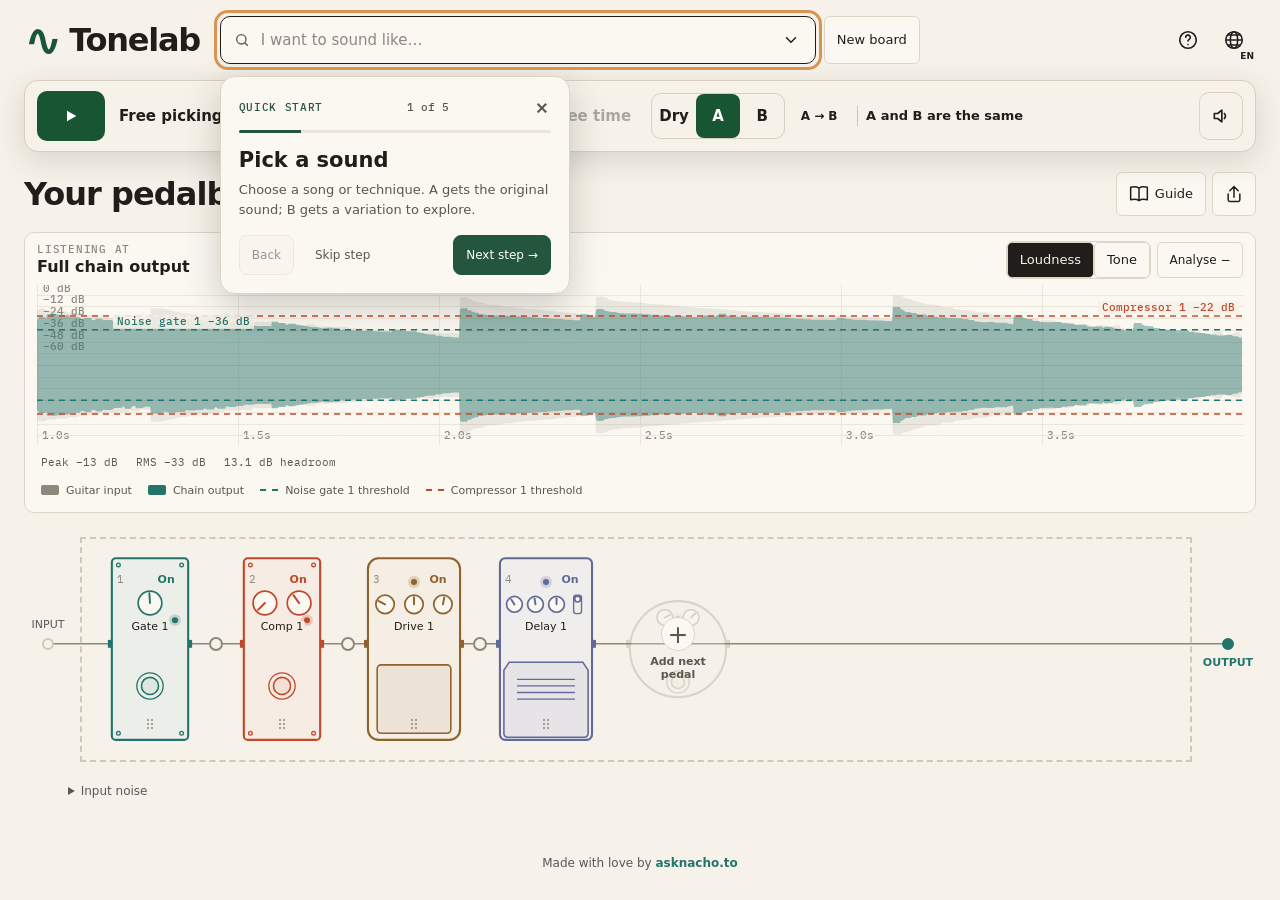
==== index.html @ 72dece8a "Add live input mode for a microphone or audio interface Pick "Live input" in the playing-pattern sel" ====
<!doctype html>
<html lang="en">
<head>
  <meta charset="utf-8" />
  <script async src="https://www.googletagmanager.com/gtm.js?id=GTM-NVR9H3X4"></script>
  <script>
    window.dataLayer = window.dataLayer || [];
    function gtag(){dataLayer.push(arguments);}
    gtag('js', new Date());
  </script>
  <meta name="viewport" content="width=device-width, initial-scale=1" />
  <title>Tonelab</title>
  <meta name="description" content="See how audio effects reshape a waveform, live." />
  <link rel="preconnect" href="https://fonts.googleapis.com" />
  <link rel="preconnect" href="https://fonts.gstatic.com" crossorigin />
  <link href="https://fonts.googleapis.com/css2?family=IBM+Plex+Mono:wght@400;500&family=IBM+Plex+Sans:wght@400;500;600&display=swap" rel="stylesheet" />
  <link rel="stylesheet" href="css/style.css?v=languages-1" />
</head>
<body>
  <svg class="icon-sprite" aria-hidden="true" xmlns="http://www.w3.org/2000/svg"><defs><symbol id="icon-save" viewBox="0 0 24 24"><path d="M19 21H5a2 2 0 0 1-2-2V5a2 2 0 0 1 2-2h12l4 4v12a2 2 0 0 1-2 2Z"/><path d="M7 3v6h10V3M7 21v-8h10v8"/></symbol><symbol id="icon-share" viewBox="0 0 24 24"><path d="M12 16V3m-5 5 5-5 5 5M5 12v7a2 2 0 0 0 2 2h10a2 2 0 0 0 2-2v-7"/></symbol><symbol id="icon-copy" viewBox="0 0 24 24"><rect x="8" y="8" width="13" height="13" rx="2"/><path d="M16 8V5a2 2 0 0 0-2-2H5a2 2 0 0 0-2 2v9a2 2 0 0 0 2 2h3"/></symbol><symbol id="icon-undo" viewBox="0 0 24 24"><path d="m9 4-5 5 5 5M4 9h9a7 7 0 0 1 0 14"/></symbol><symbol id="icon-book" viewBox="0 0 24 24"><path d="M12 5c-3-2-6-2-10-1v15c4-1 7-1 10 1 3-2 6-2 10-1V4c-4-1-7-1-10 1Zm0 0v15"/></symbol><symbol id="icon-close" viewBox="0 0 24 24"><path d="m6 6 12 12M6 18 18 6"/></symbol><symbol id="icon-left" viewBox="0 0 24 24"><path d="m14 6-6 6 6 6"/></symbol><symbol id="icon-right" viewBox="0 0 24 24"><path d="m10 6 6 6-6 6"/></symbol><symbol id="icon-print" viewBox="0 0 24 24"><path d="M6 9V3h12v6M6 17H4a2 2 0 0 1-2-2v-4a2 2 0 0 1 2-2h16a2 2 0 0 1 2 2v4a2 2 0 0 1-2 2h-2"/><path d="M6 14h12v7H6zM18 12h.01"/></symbol><symbol id="icon-remove" viewBox="0 0 24 24"><path d="M3 6h18M9 6V3h6v3M5 6l1 15h12l1-15M10 10v7m4-7v7"/></symbol><symbol id="icon-play" viewBox="0 0 24 24"><path d="m8 5 11 7-11 7Z"/></symbol><symbol id="icon-stop" viewBox="0 0 24 24"><rect x="6" y="6" width="12" height="12" rx="1"/></symbol><symbol id="icon-audio-file" viewBox="0 0 24 24"><path d="M14 2H6a2 2 0 0 0-2 2v16a2 2 0 0 0 2 2h12a2 2 0 0 0 2-2V8Z"/><path d="M14 2v6h6M12 18v-7l4-1v6"/><ellipse cx="10" cy="18" rx="2" ry="1.5"/><ellipse cx="14" cy="16" rx="2" ry="1.5"/></symbol></defs></svg>
  <header class="masthead">
    <h1><span class="brand-mark" aria-hidden="true">∿</span> Tonelab</h1>
    <div class="tone-hero">
      <label id="tone-pick-label" for="tone-search" class="visually-hidden">I want to sound like</label>
      <div class="combo hero-select" id="tone-combo"><svg class="combo-search" aria-hidden="true" width="16" height="16" viewBox="0 0 24 24" fill="none" stroke="currentColor" stroke-width="2" stroke-linecap="round"><circle cx="11" cy="11" r="7"></circle><path d="M20 20l-3.5-3.5"></path></svg><input id="tone-search" type="text" role="combobox" aria-expanded="false" aria-controls="tone-list" aria-autocomplete="list" autocomplete="off" spellcheck="false" placeholder="I want to sound like…" /><svg aria-hidden="true" width="18" height="18" viewBox="0 0 24 24" fill="none" stroke="currentColor" stroke-width="2" stroke-linecap="round" stroke-linejoin="round"><path d="M6 9l6 6 6-6"></path></svg><ul id="tone-list" class="combo-list" role="listbox" aria-label="Sounds" hidden></ul></div><select id="tone-pick" hidden tabindex="-1" aria-hidden="true"></select>
      <button id="new-board" class="board-button new-board" type="button" aria-label="Start a new pedalboard" title="Start a new pedalboard">New board</button>
    </div>

    <div class="header-help">
      <button type="button" id="open-quick-start" class="quick-start-launch" aria-label="Quick start" title="Quick start"><svg width="22" height="22" viewBox="0 0 24 24" fill="none" stroke="currentColor" stroke-width="1.8" stroke-linecap="round" stroke-linejoin="round" aria-hidden="true"><circle cx="12" cy="12" r="9"/><path d="M9.5 9a2.5 2.5 0 0 1 5 .5c0 1.5-2.5 2-2.5 3.5M12 17h.01"/></svg></button>
      <button type="button" id="switch-language" class="language-switch" aria-label="Switch to Spanish" title="Switch to Spanish"><svg width="22" height="22" viewBox="0 0 24 24" fill="none" stroke="currentColor" stroke-width="1.7" aria-hidden="true"><circle cx="12" cy="12" r="9"/><ellipse cx="12" cy="12" rx="4" ry="9"/><path d="M3 12h18M5 6.5h14M5 17.5h14"/></svg><span id="language-code" aria-hidden="true">EN</span></button>
    </div>
  </header>
  <nav class="player-dock" aria-label="Player">
    <input id="recording-file" type="file" accept="audio/*,.wav,.mp3,.m4a,.aac,.ogg,.flac" hidden />
    <span id="audio-status" class="visually-hidden" role="status">Synthesized guitar</span>
    <div class="dock-bar">
      <button class="listen-button" id="listen" aria-pressed="false" aria-label="Play"><svg class="i-play" aria-hidden="true" width="16" height="16" viewBox="0 0 24 24" fill="currentColor"><path d="M6 4l14 8-14 8z"></path></svg><svg class="i-pause" aria-hidden="true" width="16" height="16" viewBox="0 0 24 24" fill="currentColor"><path d="M6 4h4v16H6zM14 4h4v16h-4z"></path></svg></button>
      <div class="dock-source" role="group" aria-label="Playing source">
        <label class="dock-pattern"><span class="visually-hidden">Playing pattern</span><select id="pattern"><option value="guitar">Free picking</option></select></label>

        <label id="bring-your-own" class="audio-import" for="recording-file" tabindex="0" aria-label="Drop audio here or click to upload a playing pattern" title="Drop audio here or click to upload" aria-describedby="recording-help"><svg class="action-icon" aria-hidden="true"><use href="#icon-audio-file"/></svg><span>Drop audio or <u>upload</u></span></label>
        <span id="recording-help" class="visually-hidden">Open a local audio file. For iOS Voice Memos, share the recording, save it to Files, then choose it here. Audio stays on your device.</span>
      </div>
      <button id="dock-playing" class="dock-tempo" aria-expanded="false" aria-controls="inline-tempo"><span aria-hidden="true">♪</span> <span id="dock-playing-text">126 BPM</span></button>
      <label id="inline-tempo" class="field inline-player-control" hidden><span class="field-label">Tempo <output id="speed-out">126 BPM</output></span><input type="range" id="speed" min="40" max="220" step="1" value="126" /></label>
      <button id="dock-live" class="dock-tempo dock-live" aria-expanded="false" aria-controls="inline-live" hidden><span class="live-dot" aria-hidden="true"></span> <span id="dock-live-text">Live</span></button>
      <div id="inline-live" class="field inline-player-control live-control" hidden>
        <label class="field-label" for="input-gain">Input gain <output id="input-gain-out">+0 dB</output></label>
        <input type="range" id="input-gain" min="-12" max="24" step="0.5" value="0" />
        <span class="live-meter" aria-hidden="true"><span id="live-meter-fill"></span></span>
        <span id="live-note" class="live-note">Use headphones: speakers can feed back.</span>
      </div>
      <span class="dock-compare-label">Compare</span><span class="dock-break" aria-hidden="true"></span>

      <div class="dock-secondary">
      <div id="dock-bank" class="dock-bank" role="group" aria-label="Compare dry guitar, A and B"><button data-dry aria-pressed="false">Dry</button><button data-bank="A" aria-pressed="true" class="on">A</button><button data-bank="B" aria-pressed="false">B</button></div>
      <button id="copy-bank" class="dock-copy icon-button" type="button" aria-label="Copy A to B" title="Copy A to B"><span id="copy-bank-label">A → B</span></button>
      <span id="dock-whatif" class="dock-whatif"></span>
      <input id="match-volume" type="checkbox" checked hidden aria-label="Match volume" />

      <label id="inline-volume" class="field volume-control inline-player-control" hidden><span class="field-label">Volume</span><input id="volume" type="range" min="0" max="0.8" step="0.01" value="0.2" /></label>
      <button id="dock-volume" class="dock-icon" aria-label="Adjust volume" aria-expanded="false" aria-controls="inline-volume"><svg aria-hidden="true" width="20" height="20" viewBox="0 0 24 24" fill="none" stroke="currentColor" stroke-width="2" stroke-linecap="round" stroke-linejoin="round"><path d="M4 9h4l5-4v14l-5-4H4z"></path><path d="M16 9a4 4 0 010 6"></path></svg></button>
      </div>
    </div>
  </nav>



  <main>


    <section class="journey workspace" aria-labelledby="journey-title">
      <h2 id="journey-title" class="visually-hidden">Your signal</h2>
      <header class="chain-heading"><div class="chain-title-actions"><h2 id="chain-title">Your pedalboard</h2><button id="save-tone" class="board-button labeled-action" aria-label="Save as my sound" title="Save as my sound"><svg class="action-icon" aria-hidden="true"><use href="#icon-save"/></svg><span>Save</span></button></div><div class="board-actions"><button type="button" id="start-guide" class="board-button labeled-action" aria-label="Full board guide" title="Full board guide"><svg class="action-icon" aria-hidden="true"><use href="#icon-book"/></svg><span>Guide</span></button><button id="share-board" class="board-button icon-button" aria-label="Share pedalboard" title="Share pedalboard"><svg class="action-icon" aria-hidden="true"><use href="#icon-share"/></svg></button></div></header>
        <form id="save-sound-form" class="save-sound-form" hidden><label for="sound-name">Name your sound</label><input id="sound-name" maxlength="60" required autocomplete="off" /><button class="board-button" type="submit">Save sound</button><button class="board-button" type="button" id="cancel-save">Cancel</button></form>
        <section class="scope-disclosure" aria-label="Compare sound with and without effects">
        <div class="chain-strip-wrap">
          <ol id="chain-strip" class="chain-strip" aria-label="Signal chain: tap a pedal to tweak it, a dot to listen there"></ol>
          <p class="strip-hint">Tap a pedal to tweak it, a dot to listen there · <button type="button" id="strip-add" class="link-button">+ Add</button></p>
        </div>
        <div class="scope-card">
          <div class="lab-tools">
            <span class="listening-at"><span class="field-label">Listening at</span> <strong id="scope-caption">What you hear</strong></span>
            <div class="segmented view-toggle" role="group" aria-label="Show"><button data-view="level" class="on" aria-pressed="true">Loudness</button><button data-view="tone" aria-pressed="false">Tone</button></div>
            <div class="segmented" id="monitor" aria-label="Hear" hidden>
              <button data-value="dry">Dry input</button><button data-value="wet" class="on">With effects</button>
            </div>
            <button type="button" id="expand-scope" class="scope-expand" aria-expanded="false" aria-controls="scope-plot" aria-label="Expand waveform" title="Expand waveform">⤢</button>
          </div>
          <div class="scope-wrap" id="scope-plot">
            <canvas id="scope" class="scope"></canvas>
            <canvas id="lanes" class="lanes" hidden></canvas>
          </div>
          <div class="signal-metrics" aria-label="Signal levels"><span id="signal-peak">Peak —</span><span id="signal-rms">RMS —</span><span id="signal-headroom">Headroom —</span></div>
          <ul class="legend">
            <li><i class="sw sw-in"></i>Input (dry)</li>
            <li><i class="sw sw-out"></i>Output</li>
            <li class="lg-gate"><i class="sw sw-dash gate"></i>Gate threshold</li>
            <li class="lg-comp"><i class="sw sw-dash comp"></i>Compressor threshold</li>
          </ul>
          <p class="journey-meta"><span id="journey-slot"></span> · <span id="view-hint"></span> · <button id="toggle-meters" class="link-button" aria-expanded="false">Show meters</button></p>
        </div>
        </section>

      <div class="workspace-top">
    <section class="chain-editor" aria-labelledby="chain-title">

      <div id="undo-toast" class="undo-toast" role="status" hidden><svg aria-hidden="true" width="14" height="14" viewBox="0 0 24 24" fill="none" stroke="currentColor" stroke-width="3" stroke-linecap="round"><path d="M5 12l5 5L20 7"></path></svg><span id="undo-text"></span><button id="undo-button" class="icon-button" aria-label="Undo last change" title="Undo last change"><svg class="action-icon" aria-hidden="true"><use href="#icon-undo"/></svg></button></div>
      <div class="comparison-bar" hidden><span id="board-slot" class="board-slot"></span><span id="save-status" class="visually-hidden" role="status"></span></div>
      <p class="chain-hint visually-hidden">Select a pedal to edit · use On/Off to bypass · drag to reorder</p>
      <div class="board-scroll" role="region" aria-label="Pedalboard: swipe horizontally to see more pedals" tabindex="0">
      <div class="signal-path">
        <svg id="cables" class="cables" aria-hidden="true"></svg>
        <button type="button" class="endpoint endpoint-input" aria-label="Listen to dry guitar" title="Listen to dry guitar" aria-pressed="false">Input <i aria-hidden="true"></i></button>
        <div class="drop-area" aria-label="Effect drop area"><ol id="effect-order" aria-label="Effects, processed in numbered order"></ol><p id="empty-chain" hidden></p></div>
        <button type="button" class="endpoint endpoint-output" aria-label="Listen to full chain output" title="Listen to full chain output" aria-pressed="true"><i aria-hidden="true"></i>Output</button>
        <div class="listening-points" role="group" aria-label="Listen between pedals"></div>
      </div>
      </div>
      <details class="board-noise"><summary>Input noise</summary><label class="field noise-control"><span class="field-label">Simulated noise <output id="noise-out">−48 dB</output></span><input type="range" id="noise" aria-label="Simulated input noise" min="-80" max="-20" step="1" value="-48" /><span class="noise-hint">Add background hiss to try the noise gate.</span></label></details>
      <p id="order-status" class="order-status visually-hidden" role="status" aria-live="polite"></p>
    </section>



      </div>

      <div class="workspace-side">
      <section id="effect-settings" class="inspector" aria-labelledby="settings-title" hidden>
        <header class="sheet-head"><div id="selected-pedal-preview" aria-hidden="true"></div><div><span id="settings-state" class="field-label"></span><h2 id="settings-title"></h2></div><div class="inspector-head-actions"><span id="pedal-saved" class="pedal-saved" role="status"></span><button type="button" id="mobile-pedal-guide" class="board-button" aria-haspopup="dialog" aria-controls="pedal-guide-dialog">Guide</button><button class="sheet-close icon-button board-button" aria-label="Close effect settings" title="Close effect settings"><svg class="action-icon" aria-hidden="true"><use href="#icon-close"/></svg></button></div></header>
        <div id="inspector-empty" hidden><h2>It’s quiet here</h2><svg class="quiet-amp" viewBox="0 0 220 250" role="img" aria-label="Guitar amplifier with control knobs and speaker grille">
            <defs><pattern id="amp-grille" width="7" height="7" patternUnits="userSpaceOnUse"><path d="M0 0L7 7M7 0L0 7"/></pattern></defs>
            <rect x="14" y="8" width="192" height="234" rx="14"/>
            <rect x="23" y="18" width="174" height="46" rx="6"/>
            <circle cx="47" cy="41" r="12"/><circle cx="47" cy="41" r="6"/>
            <circle cx="82" cy="41" r="11"/><path d="M82 41V33"/>
            <circle cx="116" cy="41" r="11"/><path d="M116 41l8-3"/>
            <circle cx="150" cy="41" r="11"/><path d="M150 41l-4-7"/>
            <circle cx="181" cy="41" r="3"/>
            <rect x="26" y="74" width="168" height="151" rx="5"/>
            <rect class="amp-grille" x="31" y="79" width="158" height="141" rx="2"/>
            <path d="M10 112h4v22h-4zM206 112h4v22h-4z"/>
          </svg></div>
        <div class="inspector-status"></div>
        <div class="inspector-tabs" role="group" aria-label="Pedal view"><button type="button" id="tab-controls" aria-pressed="true">Controls</button><button type="button" id="tab-guide" aria-pressed="false">Guide</button></div>
        <div class="model-row"><label class="model-pick"><span class="field-label">Pedal model</span><span class="select-wrap"><select id="pedal-model"></select><svg aria-hidden="true" width="18" height="18" viewBox="0 0 24 24" fill="none" stroke="currentColor" stroke-width="2"><path d="M6 9l6 6 6-6"></path></svg></span></label></div>
        <div id="inspector-controls">
        <div class="settings-body"><div class="params" id="pedal-params"></div></div>
        <p id="pedal-note" class="pedal-note"></p>
        <p id="pedal-diff" class="journey-diff" hidden></p>
        <button id="inspect-pedal" class="board-button icon-button" aria-label="Hear this pedal" title="Hear this pedal"><svg class="action-icon" aria-hidden="true"><use href="#icon-play"/></svg></button>
        <details class="more-pedal-settings">
          <summary>More pedal settings</summary>
          <p class="advanced-controls-hint">All available controls for this effect are shown while More is open.</p>
          <figure class="curve" id="pedal-curve-wrap"><canvas id="pedal-curve"></canvas><figcaption><span class="badge" id="pedal-state"></span><span class="readout" id="pedal-readout"></span></figcaption></figure>

          <div class="sheet-actions"><button id="pedal-earlier" class="labeled-action" aria-label="Move pedal earlier" title="Move pedal earlier"><svg class="action-icon" aria-hidden="true"><use href="#icon-left"/></svg><span>Move left</span></button><button id="pedal-later" class="labeled-action" aria-label="Move pedal later" title="Move pedal later"><svg class="action-icon" aria-hidden="true"><use href="#icon-right"/></svg><span>Move right</span></button><button id="duplicate-pedal" class="labeled-action" aria-label="Duplicate pedal" title="Duplicate pedal"><svg class="action-icon" aria-hidden="true"><use href="#icon-copy"/></svg><span>Duplicate</span></button><button id="remove-pedal" class="labeled-action" aria-label="Remove pedal" title="Remove pedal"><svg class="action-icon" aria-hidden="true"><use href="#icon-remove"/></svg><span>Remove</span></button></div>
        </details>
        </div>
        <div id="inspector-guide" hidden>
          <p id="guide-note" class="guide-note"></p>
          <section id="guide-playing" class="guide-playing" aria-labelledby="guide-playing-title">
            <h3 id="guide-playing-title">How to play it</h3>
            <p id="guide-intro"></p><p id="guide-tip"></p>
          </section>
          <details id="guide-settings" class="guide-settings" open><summary>View settings</summary><p id="guide-values" class="guide-values"></p><p id="guide-diff" class="journey-diff" hidden></p></details>
          <nav class="guide-navigation" aria-label="Pedal guide navigation">
            <button type="button" id="guide-prev" class="board-button"><svg class="action-icon" aria-hidden="true"><use href="#icon-left"/></svg><span>Previous</span></button>
            <span id="guide-position" role="status" aria-live="polite" aria-atomic="true"></span>
            <button type="button" id="guide-next" class="board-button"><span>Next</span><svg class="action-icon" aria-hidden="true"><use href="#icon-right"/></svg></button>
          </nav>
        </div>
      </section>

      <section class="compare-card" aria-labelledby="compare-title" hidden>
        <h3 id="compare-title" class="steps-title">Compare A and B</h3>
        <p id="tone-summary" class="tone-summary"></p>
        <div id="compare-bank" class="slot-row">
        <div class="slot"><button data-bank="A" aria-pressed="true" class="slot-key on">A</button><div class="select-wrap"><select id="slot-A"></select><svg aria-hidden="true" width="18" height="18" viewBox="0 0 24 24" fill="none" stroke="currentColor" stroke-width="2" stroke-linecap="round" stroke-linejoin="round"><path d="M6 9l6 6 6-6"></path></svg></div></div>
        <div class="slot"><button data-bank="B" aria-pressed="false" class="slot-key">B</button><div class="select-wrap"><select id="slot-B"></select><svg aria-hidden="true" width="18" height="18" viewBox="0 0 24 24" fill="none" stroke="currentColor" stroke-width="2" stroke-linecap="round" stroke-linejoin="round"><path d="M6 9l6 6 6-6"></path></svg></div></div>
      </div>

        <div id="whatif-box" class="whatif-box">
        <h3 id="whatif-title"></h3>
        <p id="whatif-text"></p>
        <div class="whatif-hear"><button data-hear="A">Hear A</button><button data-hear="B">Hear B</button></div>
      </div>
      </section>
      </div>

    </section>

    <dialog id="pedal-guide-dialog" class="effect-dialog pedal-guide-dialog" aria-labelledby="pedal-guide-title">
      <header class="sheet-head"><div><span class="field-label">Pedal guide</span><h2 id="pedal-guide-title"></h2></div><button type="button" class="sheet-close icon-button" aria-label="Close pedal guide"><svg class="action-icon" aria-hidden="true"><use href="#icon-close"/></svg></button></header>
      <div id="mobile-guide-content"></div>
    </dialog>

    <dialog id="board-guide-dialog" class="effect-dialog board-guide-dialog" aria-labelledby="board-guide-title">
      <header class="sheet-head"><div><h2 id="board-guide-title">Full board guide</h2><p id="board-guide-tone"></p></div><button type="button" class="sheet-close icon-button" aria-label="Close full board guide"><svg class="action-icon" aria-hidden="true"><use href="#icon-close"/></svg></button></header>
      <div class="full-guide">
        <button type="button" id="print-guide" class="board-button"><svg class="action-icon" aria-hidden="true"><use href="#icon-print"/></svg> Print board guide</button>
        <p id="journey-play" class="journey-play"></p>
        <ol id="journey-steps" class="journey-steps" aria-label="Your signal, pedal by pedal"></ol>
        <p id="journey-tip" class="journey-tip"></p>
      </div>
    </dialog>

    <dialog id="effect-library" class="effect-dialog" aria-labelledby="library-title">
      <header class="sheet-head"><div><h2 id="library-title">Add an effect</h2><p>Every pedal has its own settings. Add any effect again.</p></div><button class="sheet-close icon-button" aria-label="Close effect library" title="Close effect library"><svg class="action-icon" aria-hidden="true"><use href="#icon-close"/></svg></button></header>
      <p class="library-hint">Grouped by signal-chain stage. Experiment with any order on your board.</p><div id="effect-choices"></div>
    </dialog>
    <dialog id="share-dialog" class="effect-dialog" aria-labelledby="share-title"><header class="sheet-head"><h2 id="share-title">Share your board</h2><button class="sheet-close icon-button" aria-label="Close share dialog" title="Close share dialog"><svg class="action-icon" aria-hidden="true"><use href="#icon-close"/></svg></button></header><label>Copy this link<input id="share-link" type="text" readonly /></label><div class="share-actions"><button type="button" id="copy-share-link" class="board-button">Copy link</button><span id="share-copy-status" role="status"></span></div><p>Includes both pedalboards. Your audio recording stays on your device.</p></dialog>
    <dialog id="new-board-dialog" class="effect-dialog" aria-labelledby="new-board-title"><header class="sheet-head"><h2 id="new-board-title">Start a new pedalboard?</h2><button type="button" class="sheet-close icon-button" aria-label="Close new board dialog"><svg class="action-icon" aria-hidden="true"><use href="#icon-close"/></svg></button></header><p>This clears A and B. Your saved sounds stay in My sounds, and you can undo this change.</p><div class="dialog-actions"><button type="button" class="board-button" id="cancel-new-board">Keep editing</button><button type="button" class="board-button" id="confirm-new-board">Start new board</button></div></dialog>
  </main>
  <p id="recording-error" class="recording-error" role="alert" hidden><span></span><button type="button" aria-label="Dismiss upload error">×</button></p>
  <footer class="site-footer"><span class="site-credit">Made with love by <a href="https://asknacho.to" target="_blank" rel="noopener noreferrer">asknacho.to</a></span></footer>

  <aside id="quick-start-tour" class="quick-start-tour" role="region" aria-label="Quick start guide" aria-live="polite" hidden>
    <header class="quick-start-meta"><span>QUICK START</span><span id="quick-start-count">1 of 5</span><button type="button" id="close-quick-start" aria-label="Close quick start">×</button></header>
    <div class="quick-start-progress" aria-hidden="true"><span id="quick-start-progress-fill"></span></div>
    <h2 id="quick-start-title"></h2>
    <p id="quick-start-copy"></p>
    <div class="quick-start-actions"><button type="button" id="quick-start-back">Back</button><button type="button" id="quick-start-skip">Skip step</button><button type="button" id="quick-start-next">Next step <span aria-hidden="true">→</span></button></div>
  </aside>

  <script src="js/dsp.js"></script>
  <script src="js/locales/es.js?v=languages-1"></script>
  <script src="js/i18n.js?v=languages-1"></script>
  <script src="js/pedals.js?v=languages-1"></script>
  <script src="js/app.js?v=languages-1"></script>
</body>
</html>
---- css/style.css ----
:root {
  --paper: #f6f3eb;
  --card: #fbf9f4;
  --rule: #e3ddcf;
  --grid: #ebe6da;
  --ink: #1f1d18;
  --ink-2: #5b574d;
  --ink-3: #8d887b;
  --ghost: #cfc9ba;
  --gate: #23756b;
  --gate-soft: rgba(35, 117, 107, 0.14);
  --comp: #c2482b;
  --comp-soft: rgba(194, 72, 43, 0.14);
  --danger: #b42f24;
  --serif: 'Fraunces', Georgia, serif;
  --sans: 'IBM Plex Sans', system-ui, sans-serif;
  --mono: 'IBM Plex Mono', ui-monospace, monospace;
  --radius: 10px;
}

* { box-sizing: border-box; }
html { background: var(--paper); }
body { margin: 0; min-height: 100vh; background: var(--paper); color: var(--ink); font: 15px/1.55 var(--sans); -webkit-font-smoothing: antialiased; }
button, input { font: inherit; }
button { cursor: pointer; }
button:disabled { opacity: .35; cursor: default; }
button:focus-visible, input:focus-visible { outline: 2px solid var(--gate); outline-offset: 3px; }
[hidden] { display: none !important; }
.masthead, main, .foot { max-width: 1180px; margin: 0 auto; padding: 0 24px; }
.masthead { padding-top: 36px; padding-bottom: 24px; }
h1 { font: 600 44px/1 var(--serif); letter-spacing: -.02em; margin: 0 0 8px; }
.lede { margin: 0; color: var(--ink-2); max-width: 60ch; }
.scope-panel { width: calc(100% + 48px); margin-left: -24px; background: var(--card); border-block: 1px solid var(--rule); padding: 16px 0 12px; }
/* Break the lab out of the centered page, without horizontal overflow. */
main { max-width: none; padding: 0; }
.scope-panel { width: 100%; margin-left: 0; }
.listen-bar, .legend { margin-inline: 24px; }
.listen-bar { display: flex; flex-wrap: wrap; align-items: center; gap: 14px 18px; margin-bottom: 16px; }
.listen-button { background: var(--ink); color: var(--paper); border: 0; border-radius: 7px; padding: 10px 16px; min-height: 44px; font-weight: 500; }
.segmented { display: inline-flex; border: 1px solid var(--rule); border-radius: 7px; overflow: hidden; }
.segmented button { color: var(--ink-2); border: 0; background: transparent; padding: 10px 12px; min-height: 44px; font-size: 13px; }
.segmented button + button { border-left: 1px solid var(--rule); }
.segmented button.on { background: var(--ink); color: var(--paper); }
.volume { display: flex; align-items: center; gap: 8px; font-size: 13px; }
.volume input[type=range] { width: 100px; min-width: 70px; }
.field { display: flex; flex-direction: column; gap: 6px; }
.field-label { font: 500 11px/1 var(--mono); text-transform: uppercase; letter-spacing: .07em; color: var(--ink-3); }
.field-label output { color: var(--ink); margin-left: 4px; }
.noise-control, .speed-control { min-width: 150px; max-width: 190px; }
#audio-status { flex-basis: 100%; font-size: 12px; color: var(--ink-2); }
input[type=range] { appearance: none; width: 100%; height: 24px; background: transparent; margin: 0; accent-color: var(--accent, var(--ink)); }
input[type=range]::-webkit-slider-runnable-track { height: 2px; background: var(--ghost); }
input[type=range]::-moz-range-track { height: 2px; background: var(--ghost); }
input[type=range]::-webkit-slider-thumb { appearance: none; width: 14px; height: 14px; margin-top: -6px; border-radius: 50%; background: var(--card); border: 2px solid var(--accent, var(--ink)); }
input[type=range]::-moz-range-thumb { width: 10px; height: 10px; border-radius: 50%; background: var(--card); border: 2px solid var(--accent, var(--ink)); }
.scope-wrap { border-block: 1px solid var(--rule); }
canvas { display: block; width: 100%; }
.scope { height: 320px; }
.lanes { height: 96px; border-top: 1px solid var(--rule); }
.legend { list-style: none; display: flex; flex-wrap: wrap; gap: 6px 20px; margin-block: 10px 0; padding: 0; font-size: 12px; color: var(--ink-2); }
.legend li { display: flex; align-items: center; gap: 7px; }
.legend .hidden { display: none; }
.sw { display: inline-block; width: 18px; height: 10px; border-radius: 2px; }
.sw-in { background: var(--ghost); }
.sw-out { background: var(--ink); }
.sw-dash { height: 0; border-top: 2px dashed; border-radius: 0; }
.sw-dash.gate { border-color: var(--gate); }
.sw-dash.comp { border-color: var(--comp); }
.chain-editor { max-width: 1180px; margin: 24px auto 0; padding: 0 24px; }
.chain-heading { display: flex; align-items: center; justify-content: space-between; gap: 12px; }
.chain-heading h2 { font: 600 25px/1.2 var(--serif); margin: 0; }
.board-button, .sheet-close, .sheet-actions button { background: var(--card); border: 1px solid var(--rule); border-radius: 6px; color: var(--ink); padding: 9px 12px; min-height: 44px; font-size: 13px; }
.chain-hint { margin: 8px 0 16px; color: var(--ink-2); font-size: 12px; }
.signal-path { display: grid; grid-template-columns: 36px minmax(0, 1fr) 36px; gap: 6px; align-items: start; }
.endpoint { display: flex; flex-direction: column; align-items: center; gap: 6px; font: 10px/1.2 var(--mono); text-transform: uppercase; color: var(--ink-2); padding-top: 26px; }
.endpoint i { width: 12px; height: 12px; border: 2px solid var(--ghost); border-radius: 50%; }
.endpoint-output { align-self: end; padding: 0 0 26px; }
.drop-area { border: 2px dashed var(--ghost); padding: 12px 10px; min-height: 126px; min-width: 0; transition: background .15s; }
.drop-area.drag-over { border-color: var(--gate); background: var(--gate-soft); }
#effect-order { display: flex; flex-wrap: wrap; align-items: flex-start; gap: 8px; margin: 0; padding: 0; list-style: none; }
[data-type=gate] { --accent: var(--gate); }
[data-type=comp] { --accent: var(--comp); }
[data-type=drive] { --accent: #91632c; }
[data-type=delay] { --accent: #626a9b; }
[data-type=fuzz] { --accent: #8d3a63; }
[data-type=octave] { --accent: #2b7190; }
[data-type=harm] { --accent: #5d6a1d; }
[data-type=boost] { --accent: #7a6412; }
[data-type=dist] { --accent: #9b2c2c; }
[data-type=eq] { --accent: #3a6f9e; }
[data-type=wah] { --accent: #7a5230; }
[data-type=chorus] { --accent: #2f7d55; }
[data-type=phaser] { --accent: #a0306e; }
[data-type=trem] { --accent: #a5531b; }
[data-type=swell] { --accent: #5f6670; }
[data-type=reverb] { --accent: #6a4c93; }
[data-shape=mxr] { --inset: 9; }
[data-shape=mini] { --inset: 14; }
[data-shape=small] { --inset: 6; }
[data-shape=round] { --inset: 1.5; }
[data-shape=big], [data-shape=whammy] { --inset: 1; }

/* Pedal cards: an outline drawn in a 76 × 140 box, with the controls laid
 * over it in the same proportions (chrome · face · drag handle). */
#effect-order { --pw: 76px; }
#effect-order li { position: relative; flex: 0 0 var(--pw); width: var(--pw); aspect-ratio: 76 / 140; display: grid; grid-template-rows: minmax(0, 24fr) minmax(0, 90fr) minmax(0, 26fr); }
#effect-order li > :not(svg) { position: relative; z-index: 1; min-width: 0; }
.pedal-art, .choice-art { overflow: visible; --c: var(--accent); }
.pedal-art { position: absolute; inset: 0; width: 100%; height: 100%; pointer-events: none; }
#effect-order li.off .pedal-art { --c: var(--ghost); }
.art-body { fill: color-mix(in srgb, var(--c) 7%, var(--card)); stroke: var(--c); stroke-width: 1.6; }
.art-line { fill: none; stroke: var(--c); stroke-width: 1; }
.art-knob { fill: var(--card); stroke: var(--c); stroke-width: 1.3; }
.art-pointer { stroke: var(--c); stroke-width: 1.5; stroke-linecap: round; }
.art-switch { fill: color-mix(in srgb, var(--c) 14%, var(--card)); stroke: var(--c); stroke-width: 1.2; }
.art-jack { fill: var(--c); }
.pedal-top { display: flex; align-items: center; justify-content: space-between; padding-inline: calc(var(--inset, 3) / 76 * 100%); }
.pedal-position { font: 10px/1 var(--mono); color: var(--ink-3); padding-left: 5px; }
.pedal-edit { border: 0; color: var(--accent); background: transparent; height: 100%; min-height: 24px; padding: 0 5px; font-size: 11px; }
.pedal-toggle { border: 0; background: transparent; color: var(--ink); width: 100%; height: 100%; padding: 0; display: grid; grid-template-rows: minmax(0, 24fr) minmax(0, 32fr) minmax(0, 34fr); }
.pedal-label { grid-row: 2; display: flex; flex-direction: column; align-items: center; justify-content: center; gap: 3px; }
.pedal-name { font-size: 11px; font-weight: 500; line-height: 1.1; white-space: nowrap; background: color-mix(in srgb, var(--accent) 7%, var(--card)); padding: 0 2px; border-radius: 2px; }
.art-led { fill: var(--c); }
.art-led-glow { fill: var(--c); opacity: .22; }
#effect-order li.off .art-led { fill: var(--card); stroke: var(--ghost); stroke-width: 1; }
#effect-order li.off .art-led-glow { display: none; }
.off .pedal-name { color: var(--ink-3); background: color-mix(in srgb, var(--ghost) 7%, var(--card)); }
.pedal-status { font: 9px/1 var(--mono); text-transform: uppercase; color: var(--ink-3); }
#effect-order .drag-handle, .drag-ghost .drag-handle { touch-action: none; cursor: grab; width: 100%; height: 100%; padding: 0; border: 0; background: transparent; color: var(--ink-3); font-size: 16px; line-height: 1; }

/* The cable sits under the board; pedals cover it, so it shows only between them. */
.signal-path { position: relative; }
.signal-path > :not(.cables) { position: relative; z-index: 1; }
.cables { position: absolute; inset: 0; width: 100%; height: 100%; overflow: visible; pointer-events: none; z-index: 0; fill: none; stroke: var(--ink-3); stroke-width: 1.5; stroke-linecap: round; }
.endpoint i { background: var(--paper); }
.single-row .endpoint-output { align-self: start; padding-bottom: 0; }
#effect-order .dragging { opacity: .3; }
#effect-order, .drag-ghost { -webkit-user-select: none; user-select: none; -webkit-touch-callout: none; }
body.pedal-drag-active, body.pedal-drag-active * { -webkit-user-select: none; user-select: none; }
/* The floating copy that follows the pointer while dragging. */
.drag-ghost { position: fixed; z-index: 50; margin: 0; list-style: none; pointer-events: none; aspect-ratio: 76 / 140; display: grid; grid-template-rows: minmax(0, 24fr) minmax(0, 90fr) minmax(0, 26fr); filter: drop-shadow(0 10px 16px #1f1d1838); rotate: -3deg; }
.drag-ghost > :not(svg) { position: relative; z-index: 1; min-width: 0; }
.drag-ghost.off .pedal-art { --c: var(--ghost); }
.drag-ghost.removing { --accent: var(--danger); }
.drag-ghost.removing .pedal-art { --c: var(--danger); }
.drag-ghost.removing .pedal-name { color: var(--danger); }
.remove-mark { display: none; position: absolute !important; z-index: 2 !important; left: 50%; top: 50%; translate: -50% -50%; width: 36px; height: 36px; border-radius: 50%; background: var(--danger); color: var(--card); font: 600 18px/36px var(--sans); text-align: center; box-shadow: 0 0 0 3px var(--card); }
.drag-ghost.removing .remove-mark { display: block; }
.drop-area.drag-out { border-color: var(--danger); }
#effect-order .drop-target { outline: 2px solid var(--accent); outline-offset: 2px; }
#empty-chain { margin: 18px 0; font-size: 13px; color: var(--ink-2); text-align: center; }
.order-status { color: var(--ink-2); font-size: 12px; margin: 12px 42px 0; }
.order-status:empty { display: none; }
.effect-dialog { color: var(--ink); background: var(--card); border: 1px solid var(--rule); border-radius: 12px; padding: 24px; width: min(620px, calc(100% - 32px)); max-height: 88dvh; overflow-y: auto; overscroll-behavior: contain; box-shadow: 0 16px 60px #1f1d1826; }
.effect-dialog::backdrop { background: #1f1d1860; }
.sheet-head { display: flex; justify-content: space-between; align-items: flex-start; gap: 16px; margin-bottom: 20px; }
.sheet-head h2 { font: 600 27px/1.2 var(--serif); margin: 5px 0 0; color: var(--accent, var(--ink)); }
.sheet-head p { color: var(--ink-2); font-size: 13px; margin: 8px 0 0; }
.sheet-close { flex: none; }
.settings-body { display: grid; grid-template-columns: minmax(0, 1fr) 210px; gap: 20px; }
.settings-body:has(figure[hidden]) { grid-template-columns: 1fr; }
.params { display: flex; flex-direction: column; gap: 12px; }
.param { display: flex; flex-direction: column; gap: 3px; }
.param-top { display: flex; justify-content: space-between; gap: 8px; }
.param-name { font-size: 14px; font-weight: 500; }
.param-val { font: 500 12px/1.6 var(--mono); }
.param-hint { font-size: 12px; color: var(--ink-3); }
.curve { margin: 0; }
.curve canvas { aspect-ratio: 1; background: var(--paper); border: 1px solid var(--rule); border-radius: 6px; }
.curve figcaption { display: flex; justify-content: space-between; gap: 8px; margin-top: 8px; font-size: 11px; }
.badge { color: var(--accent); text-transform: uppercase; font: 11px/1.5 var(--mono); }
.readout { font: 11px/1.5 var(--mono); }
.explain { border-top: 1px solid var(--rule); padding-top: 16px; margin: 20px 0; color: var(--ink-2); font-size: 13px; }
.sheet-actions { display: flex; flex-wrap: wrap; gap: 8px; }
#remove-pedal { margin-left: auto; color: var(--comp); }
#effect-choices { display: grid; gap: 10px; }
#effect-choices button { display: grid; grid-template-columns: 34px 1fr auto; align-items: center; gap: 3px 14px; padding: 12px 16px 12px 12px; border: 1px solid var(--rule); background: var(--paper); border-radius: 6px; text-align: left; color: var(--ink); }
#effect-choices .choice-art { grid-row: 1 / span 3; width: 34px; height: auto; }
#effect-choices strong { font-weight: 500; color: var(--accent); }
#effect-choices .choice-text { grid-column: 2; font-size: 12px; color: var(--ink-2); }
#effect-choices .choice-model { grid-column: 2; font: 10px/1.3 var(--mono); color: var(--ink-3); }
#effect-choices .choice-add { grid-column: 3; grid-row: 1 / span 3; font-size: 24px; color: var(--accent); }
.model-note { font: 11px/1.3 var(--mono) !important; color: var(--ink-3) !important; margin-top: 4px !important; }
.foot { padding-top: 28px; padding-bottom: 40px; color: var(--ink-3); font-size: 12px; }
@media (max-width: 560px) {
  .masthead, .foot, .chain-editor { padding-left: 16px; padding-right: 16px; }
  h1 { font-size: 36px; }
  .listen-bar, .legend { margin-left: 16px; margin-right: 16px; }
  .volume, .noise-control, .speed-control { flex: 1; }
  .scope { height: 240px; }
  .signal-path { grid-template-columns: 28px minmax(0, 1fr) 28px; gap: 4px; }
  .endpoint { font-size: 9px; }
  .drop-area { padding: 10px 6px; }
  #effect-order { gap: 6px; }
  #effect-order { --pw: 62px; }
  .pedal-name { font-size: 10px; }
  .pedal-edit { font-size: 10px; min-height: 20px; }
  .effect-dialog { margin: auto 0 0; width: 100%; max-width: none; max-height: 88dvh; border-radius: 14px 14px 0 0; padding: 20px 16px calc(20px + env(safe-area-inset-bottom)); }
  .settings-body { grid-template-columns: 1fr; }
  .curve { width: min(240px, 100%); margin-inline: auto; }
  .order-status { margin-left: 32px; margin-right: 32px; }
}

.masthead { padding-top: 20px; padding-bottom: 14px; }
.lede { font-size: 13px; }
.scope { height: 250px; }
.lab-tools { display: flex; align-items: center; flex-wrap: wrap; gap: 8px 14px; padding: 0 24px 10px; color: var(--ink-2); font-size: 12px; }
.lab-tools label { display: flex; align-items: center; gap: 6px; }
.lab-tools select, .lab-tools button { background: var(--card); color: var(--ink); border: 1px solid var(--rule); padding: 7px 9px; border-radius: 5px; min-height: 36px; }
#inspect-point { max-width: 190px; }
#scope-caption { color: var(--ink-3); }
.board-actions { display: flex; gap: 8px; }
.comparison-bar { display: flex; flex-wrap: wrap; align-items: center; gap: 8px 12px; margin-top: 10px; }
.comparison-bar label { display: flex; align-items: center; gap: 5px; font-size: 12px; }
.comparison-bar input { accent-color: var(--gate); }
#save-status { font-size: 11px; color: var(--ink-3); }
#share-link { display: block; width: 100%; padding: 12px; border: 1px solid var(--rule); background: var(--paper); color: var(--ink); margin-top: 10px; }
#inspect-pedal { margin-bottom: 14px; }
@media (max-width: 560px) {
  .masthead { padding-top: 14px; padding-bottom: 12px; }
  h1 { font-size: 30px; margin-bottom: 5px; }
  .lede { font-size: 12px; line-height: 1.4; }
  .listen-bar { gap: 8px 12px; margin-bottom: 10px; }
  #audio-status { display: none; }
  .lab-tools { padding-inline: 16px; gap: 6px 10px; }
  #scope-caption { flex-basis: 100%; }
  .scope { height: 180px; }
  .chain-editor { margin-top: 16px; }
  .chain-heading h2 { font-size: 21px; }
  .board-button { padding-inline: 9px; font-size: 12px; }
  .chain-hint { margin-block: 8px 10px; }
  #save-status { flex-basis: 100%; }
}

/* Keep comparison controls and the page position stable across configurations. */
.legend { min-height: 24px; }
.order-status, .order-status:empty { display: block; min-height: 36px; }
#save-status { min-height: 17px; }
@media (max-width: 560px) {
  .legend { min-height: 70px; }
}

/* Undo bar after removing a pedal. */
.undo-toast { position: fixed; z-index: 60; left: 50%; top: calc(12px + env(safe-area-inset-top)); translate: -50% 0; display: flex; align-items: center; gap: 16px; max-width: calc(100% - 32px); padding: 6px 6px 6px 16px; border-radius: 10px; background: var(--ink); color: var(--paper); font-size: 14px; box-shadow: 0 10px 30px #1f1d1840; animation: toast-in .18s ease-out; }
.undo-toast span { white-space: nowrap; overflow: hidden; text-overflow: ellipsis; }
.undo-toast button { flex: none; min-height: 40px; padding: 0 16px; border: 1px solid #ffffff40; border-radius: 7px; background: transparent; color: var(--paper); font-weight: 600; }
.undo-toast button:hover { background: #ffffff1a; }
@media (prefers-reduced-motion: reduce) { .undo-toast { animation: none; } }

/* Playing pattern selector */
.pattern-control select { background: var(--card); color: var(--ink); border: 1px solid var(--rule); border-radius: 5px; padding: 7px 9px; min-height: 36px; font-size: 13px; }

/* "I want to sound like" */
.tone-hero { max-width: 1180px; margin: 0 auto; padding: 0 24px 4px; }
.hero-label { display: block; font: 600 30px/1.15 var(--serif); letter-spacing: -.01em; margin-bottom: 10px; }
.select-wrap { position: relative; color: var(--ink); }
.select-wrap select { appearance: none; -webkit-appearance: none; width: 100%; min-height: 48px; padding: 8px 40px 8px 12px; border: 1px solid var(--rule); border-radius: 8px; background: var(--card); color: var(--ink); font: 500 14px/1.25 var(--sans); }
.select-wrap svg { position: absolute; right: 12px; top: 50%; margin-top: -9px; pointer-events: none; }
.hero-select select { min-height: 60px; border: 1.5px solid var(--ink); border-radius: 12px; font: 600 19px/1.2 var(--serif); padding-left: 16px; }
.tone-summary { margin: 10px 0 0; color: var(--ink-2); font-size: 14px; max-width: 70ch; }

/* A and B slots */
.slots { max-width: 1180px; margin: 18px auto 0; padding: 0 24px; }
.slot-row { display: grid; grid-template-columns: repeat(2, minmax(0, 1fr)); gap: 10px; }
.slot { display: flex; gap: 8px; align-items: stretch; }
.slot .select-wrap { flex: 1; min-width: 0; }
.slot-key { flex: none; width: 48px; border: 1px solid var(--rule); border-radius: 8px; background: var(--card); color: var(--ink); font: 600 18px var(--serif); }
.slot-key.on { background: var(--ink); border-color: var(--ink); color: var(--paper); }
.slot:has(.slot-key.on) select { border-color: var(--ink); }
.match { display: flex; align-items: center; gap: 6px; margin-top: 10px; font-size: 13px; color: var(--ink-2); }
.match input { accent-color: var(--gate); }

/* Step by step */
.journey { max-width: 1180px; margin: 22px auto 28px; padding: 0 24px; }
.journey > * { max-width: 760px; }
.journey-head { display: flex; align-items: baseline; justify-content: space-between; gap: 12px; flex-wrap: wrap; }
.journey-head h2 { margin: 0; font: 600 24px/1.2 var(--serif); }
#journey-slot { font: 500 12px var(--mono); color: var(--ink-2); }
.journey-play { margin: 6px 0 14px; color: var(--ink-2); font-size: 14px; }
.journey-steps { list-style: none; margin: 0; padding: 0; }
.journey-wave { display: flex; flex-direction: column; gap: 4px; }
.journey-wave-label { font-size: 13px; color: var(--ink-2); }
.journey-wave canvas { height: 60px; background: var(--card); border: 1px solid var(--rule); border-radius: 8px; }
.journey-out .journey-wave-label { font-weight: 600; color: var(--ink); font-size: 15px; }
.journey-out canvas { height: 110px; border: 1.5px solid var(--ink); }
.journey-step { display: flex; gap: 12px; margin-left: 14px; padding: 12px 0 12px 16px; border-left: 2px solid var(--ghost); }
.journey-step.differs { border-left-color: var(--accent); }
.journey-art { flex: none; width: 34px; height: 62px; overflow: visible; --c: var(--accent); }
.journey-step.off .journey-art { --c: var(--ghost); }
.journey-name { border: 0; background: none; padding: 0; min-height: 28px; font: 600 15px var(--sans); color: var(--accent); text-align: left; text-decoration: underline; text-decoration-color: color-mix(in srgb, var(--accent) 35%, transparent); text-underline-offset: 3px; }
.journey-step.off .journey-name { color: var(--ink-3); }
.journey-chips { display: flex; flex-wrap: wrap; gap: 5px; margin-top: 4px; }
.journey-chips span { padding: 3px 7px; border-radius: 5px; background: var(--grid); font: 11px/1.3 var(--mono); }
.journey-note { margin: 6px 0 0; font-size: 14px; color: var(--ink-2); line-height: 1.45; }
.journey-diff { display: inline-block; margin: 6px 0 0; padding: 3px 8px; border-radius: 5px; border: 1px dashed var(--accent); font: 12px/1.4 var(--mono); color: var(--ink); }
.journey-empty { margin-top: 10px; color: var(--ink-2); font-size: 14px; }
.whatif-box { margin-top: 18px; padding: 14px 16px; background: var(--card); border: 1px solid var(--rule); border-radius: 10px; }
.whatif-box h3 { margin: 0; font: 600 15px var(--sans); }
#whatif-text { margin: 6px 0 12px; font-size: 14px; color: var(--ink-2); line-height: 1.45; }
.whatif-hear { display: flex; gap: 8px; }
.whatif-hear button { min-height: 44px; padding: 0 18px; border: 1px solid var(--rule); border-radius: 8px; background: var(--paper); color: var(--ink); font: 600 14px var(--sans); }
.whatif-hear button.on { background: var(--ink); border-color: var(--ink); color: var(--paper); }
.journey-tip { margin: 12px 0 0; font-size: 13px; color: var(--ink-2); }
.journey-tip::before { content: 'Tip · '; font-weight: 600; color: var(--ink); }
.board-slot { flex-basis: 100%; font: 500 12px var(--mono); color: var(--ink-2); }

@media (max-width: 560px) {
  .tone-hero, .slots, .journey { padding-inline: 16px; }
  .hero-label { font-size: 26px; }
  .hero-select select { font-size: 17px; }
  .slot-row { grid-template-columns: minmax(0, 1fr); }
  .journey-out canvas { height: 90px; }
}

/* Loudness / Tone switch */
.view-toggle button { min-height: 36px; padding: 6px 12px; }
.journey-head .view-toggle { margin-left: auto; }
.journey-meta { margin: 6px 0 0; font-size: 12px; color: var(--ink-2); }
#journey-slot { font: 500 12px var(--mono); }
.tone-view .lg-gate, .tone-view .lg-comp { display: none; }

/* Pedal model picker, "Show all controls", and switch controls */
.model-row { display: flex; flex-wrap: wrap; align-items: flex-end; gap: 10px 16px; margin: -6px 0 18px; }
.model-pick { display: flex; flex-direction: column; gap: 6px; flex: 1 1 260px; min-width: 0; }
.model-pick select { font-weight: 600; }
.show-all { display: flex; align-items: center; gap: 6px; min-height: 44px; font-size: 13px; color: var(--ink-2); }
.show-all input { accent-color: var(--accent, var(--ink)); width: 18px; height: 18px; }
.param-switch .switch-options { display: flex; flex-wrap: wrap; width: 100%; margin-top: 4px; }
.param-switch .switch-options button { flex: 1 1 auto; min-height: 40px; padding: 6px 10px; font-size: 13px; }
.param-switch .switch-options button.on { background: var(--accent, var(--ink)); color: var(--card); }
.params-more { margin: 10px 0 0; padding-top: 12px; border-top: 1px dashed var(--rule); font: 500 11px/1.4 var(--mono); text-transform: uppercase; letter-spacing: .06em; color: var(--ink-3); }
.journey-chips .chip-model { background: transparent; border: 1px solid var(--rule); color: var(--ink-2); }

/* Searchable "I want to sound like…" */
.combo { position: relative; color: var(--ink); }
.combo > input { width: 100%; min-height: 60px; box-sizing: border-box; padding: 8px 44px 8px 16px; border: 1.5px solid var(--ink); border-radius: 12px; background: var(--card); color: var(--ink); font: 600 19px/1.2 var(--serif); }
.combo > input::placeholder { color: var(--ink-3); font-weight: 500; font-family: var(--sans); font-size: 16px; }
.combo > input:focus-visible { outline: 2px solid var(--gate); outline-offset: 3px; }
.combo > svg { position: absolute; right: 16px; top: 50%; margin-top: -9px; pointer-events: none; transition: transform .15s; }
.combo > input[aria-expanded="true"] + svg { transform: rotate(180deg); }
.combo-list { position: absolute; z-index: 30; left: 0; right: 0; top: calc(100% + 6px); max-height: min(420px, 60dvh); overflow-y: auto; margin: 0; padding: 6px; list-style: none; background: var(--card); border: 1px solid var(--rule); border-radius: 12px; box-shadow: 0 16px 40px #1f1d1826; }
.combo-list[hidden] { display: none; }
.combo-group { padding: 10px 10px 4px; font: 500 11px/1.4 var(--mono); text-transform: uppercase; letter-spacing: .07em; color: var(--ink-3); }
.combo-list [role="option"] { min-height: 44px; display: flex; align-items: center; padding: 8px 12px; border-radius: 8px; font: 500 15px/1.3 var(--sans); color: var(--ink); cursor: pointer; }
.combo-list [role="option"].active { background: var(--ink); color: var(--paper); }
.combo-empty { padding: 12px; font-size: 14px; color: var(--ink-2); }

/* Play buttons on the step-by-step */
.journey-wave-top { display: flex; align-items: center; justify-content: space-between; gap: 8px; }
.journey-listen { flex: none; min-height: 36px; padding: 0 12px; border: 1px solid var(--ink); border-radius: 8px; background: var(--card); color: var(--ink); font: 600 13px var(--sans); }
.journey-listen:hover { background: var(--ink); color: var(--paper); }
.journey-out .journey-listen { background: var(--ink); color: var(--paper); }

/* Collapsible live demo */

.speed-control input:disabled { opacity: .4; }

@keyframes toast-down { from { opacity: 0; transform: translateY(-8px); } }
.undo-toast { animation-name: toast-down; background: var(--card); color: var(--ink); border: 1px solid var(--rule); box-shadow: 0 8px 24px #1f1d1826; gap: 10px; padding-left: 12px; }
.undo-toast svg { flex: none; color: var(--gate); }
.undo-toast button { color: var(--ink); border-color: var(--ink); }
.undo-toast button:hover { background: var(--grid); }

/* One signal-chain workspace: chain strip, one live scope, inline editor */
body { padding-bottom: calc(96px + env(safe-area-inset-bottom)); }
.journey > .workspace-top { max-width: 900px; }
.workspace-side > * { max-width: 760px; }
.workspace-side > .inspector { max-width: 900px; }
.workspace-top { margin-top: 12px; background: var(--paper); }
.chain-strip-wrap { padding: 10px 0 4px; }
.chain-strip { list-style: none; display: flex; align-items: center; gap: 4px; margin: 0; padding: 4px 2px 8px; overflow-x: auto; scrollbar-width: thin; }
.chain-strip li { flex: none; display: flex; align-items: center; }
.strip-end { font: 500 11px var(--mono); text-transform: uppercase; letter-spacing: .07em; color: var(--ink-3); padding: 0 2px; }
.strip-node { position: relative; }
.strip-node::before { content: ''; position: absolute; left: -4px; right: -4px; top: 50%; height: 2px; background: var(--ghost); z-index: 0; }
.strip-dot { position: relative; z-index: 1; width: 44px; height: 44px; border: 0; padding: 0; background: none; display: grid; place-items: center; }
.strip-dot i { width: 14px; height: 14px; border-radius: 50%; background: var(--card); border: 2px solid var(--ink-3); transition: transform .12s; }
.strip-dot:hover i { border-color: var(--ink); transform: scale(1.2); }
.strip-dot.on i { width: 22px; height: 22px; background: var(--ink); border: 4px solid var(--card); box-shadow: 0 0 0 2px var(--ink); }
.strip-pedal button { display: flex; flex-direction: column; align-items: center; gap: 3px; min-width: 52px; min-height: 44px; padding: 6px 4px 4px; border: 1px solid transparent; border-radius: 8px; background: none; color: var(--accent); font: 500 11px/1.1 var(--sans); }
.strip-pedal button:hover { background: var(--card); border-color: var(--rule); }
.strip-pedal.selected button { background: var(--card); border-color: var(--accent); box-shadow: 0 0 0 1px var(--accent); }
.strip-pedal.off button { color: var(--ink-3); }
.strip-art { width: 22px; height: 40px; overflow: visible; --c: var(--accent); }
.strip-pedal.off .strip-art { --c: var(--ghost); }
.strip-hint { margin: 0; font-size: 12px; color: var(--ink-3); }
.scope-card { margin-top: 8px; background: var(--card); border: 1px solid var(--rule); border-radius: 12px; overflow: hidden; }
.scope-card .lab-tools { padding: 10px 14px; }
.scope-card .scope-wrap { border-bottom: 0; }
.scope-card .legend { margin: 8px 14px 10px; }
.listening-at { display: flex; flex-direction: column; gap: 2px; margin-right: auto; }
#scope-caption { color: var(--ink); font: 600 16px/1.2 var(--serif); }
.scope-card #monitor button { min-height: 36px; padding: 6px 10px; }
.steps-title { margin: 22px 0 0; font: 600 18px/1.2 var(--serif); }
.journey-listen { margin-top: 8px; }
.guitar-settings { margin-top: 18px; font-size: 13px; color: var(--ink-2); }
.guitar-settings summary { cursor: pointer; min-height: 44px; display: flex; align-items: center; }
.guitar-settings .noise-control { max-width: 260px; }

/* Inline pedal editor */
.inspector { margin-top: 12px; padding: 16px; background: var(--card); border: 1px solid var(--rule); border-top: 4px solid var(--accent, var(--ink)); border-radius: 12px; }
.inspector .sheet-head { margin-bottom: 8px; }
.inspector .sheet-head h2 { font-size: 23px; }
.inspector-head-actions { display: flex; align-items: center; gap: 10px; }
.pedal-saved { font: 500 11px var(--mono); color: var(--gate); }
.pedal-note { margin: 0 0 10px; font-size: 14px; color: var(--ink-2); line-height: 1.45; }
.inspector .journey-diff { margin: 0 0 14px; }
.inspector .model-row { margin: 0 0 14px; }
.inspector .explain { margin: 16px 0 14px; }
.sheet-actions button { min-height: 44px; padding: 0 14px; border: 1px solid var(--rule); border-radius: 8px; background: var(--paper); color: var(--ink); }
#inspect-pedal { border-color: var(--ink); font-weight: 600; }
/* While editing, the chain and a smaller scope stay pinned at the top. */
.editing .workspace-top { position: sticky; top: 0; z-index: 20; padding-bottom: 6px; box-shadow: 0 10px 14px -12px #1f1d1840; }
.editing .scope-card .scope { height: 120px; }
.editing .scope-card .legend, .editing .strip-hint, .editing .scope-card .journey-meta, .editing .lanes { display: none; }
.editing .chain-strip-wrap { padding-top: 6px; }

/* Sticky player dock */
.player-dock { position: fixed; z-index: 50; left: 0; right: 0; bottom: 0; color: var(--paper); background: var(--ink); border-radius: 18px 18px 0 0; box-shadow: 0 -8px 24px #1f1d182e; padding: 12px 14px calc(12px + env(safe-area-inset-bottom)); }
.dock-bar { max-width: 760px; margin: 0 auto; display: flex; align-items: center; gap: 8px; }
.player-dock .listen-button { flex: none; width: 48px; height: 48px; padding: 0; border-radius: 50%; background: var(--paper); color: var(--ink); display: grid; place-items: center; }
.listen-button .i-pause, .listen-button.playing .i-play { display: none; }
.listen-button.playing .i-pause { display: block; }
.player-dock button:focus-visible, .player-dock input:focus-visible, .player-dock select:focus-visible { outline-color: var(--paper); }
.dock-chip { flex: 1; min-width: 0; min-height: 48px; padding: 4px 10px; display: flex; flex-direction: column; justify-content: center; text-align: left; background: #2b2924; border: 1px solid #4a463d; border-radius: 10px; color: var(--paper); }
.dock-chip-label { font: 500 10px var(--mono); text-transform: uppercase; letter-spacing: .06em; color: #cfc9ba; }
.dock-chip-text { font: 500 13px/1.3 var(--sans); white-space: nowrap; overflow: hidden; text-overflow: ellipsis; }
.dock-bank { flex: none; display: flex; border: 1px solid #4a463d; border-radius: 10px; overflow: hidden; }
.dock-bank button { width: 44px; min-height: 48px; border: 0; background: #2b2924; color: var(--paper); font: 600 15px var(--serif); }
.dock-bank button.on { background: var(--paper); color: var(--ink); }
.dock-icon { flex: none; width: 44px; height: 48px; display: grid; place-items: center; border: 1px solid #4a463d; border-radius: 10px; background: #2b2924; color: var(--paper); }
.dock-icon[aria-expanded="true"], .dock-chip[aria-expanded="true"] { border-color: var(--paper); }
.dock-panel { max-width: 760px; margin: 0 auto 12px; display: grid; grid-template-columns: repeat(auto-fit, minmax(180px, 1fr)); gap: 14px 18px; padding: 4px 2px 14px; border-bottom: 1px solid #4a463d; }
.dock-panel .field-label { color: #cfc9ba; }
.dock-panel .field-label output { color: var(--paper); }
.dock-panel select { width: 100%; background: #2b2924; color: var(--paper); border: 1px solid #4a463d; }
.dock-panel input[type=range] { --accent: var(--paper); }
.dock-panel input[type=range]::-webkit-slider-runnable-track { background: #4a463d; }
.dock-panel input[type=range]::-moz-range-track { background: #4a463d; }
.dock-panel input[type=range]::-webkit-slider-thumb { background: var(--ink); }
.dock-panel input[type=range]::-moz-range-thumb { background: var(--ink); }
.dock-panel .noise-control, .dock-panel .speed-control { max-width: none; }
.dock-panel #audio-status { grid-column: 1 / -1; color: #cfc9ba; }

@media (max-width: 560px) {
  .editing .scope-card .scope { height: 96px; }
  .scope-card .lab-tools { padding: 8px 12px; }
  .inspector { padding: 14px 12px; }
  .sheet-actions button { flex: 1 1 auto; }
}

/* Tablet: status messages sit in the top-right corner, clear of the chain. */
@media (min-width: 561px) {
  .undo-toast { left: auto; right: 16px; translate: none; max-width: min(440px, calc(100% - 32px)); }
}

/* Desktop and landscape tablet: two columns. The chain and the live scope
 * stay in view on the left; the editor and the explanations scroll on the
 * right, so nothing needs to shrink or pin while you edit. */
@media (min-width: 1024px) {
  .workspace { display: grid; grid-template-columns: minmax(0, 1.25fr) minmax(360px, 1fr); gap: 0 32px; align-items: start; }
  .journey.workspace > * { max-width: none; }
  .workspace > .journey-head, .workspace > .journey-meta { grid-column: 1 / -1; }
  .workspace-top { grid-column: 1; position: sticky; top: 12px; z-index: 5; }
  .workspace-side { grid-column: 2; padding-top: 12px; }
  .workspace-side > * { max-width: none; }
  .workspace-side > .inspector { margin-top: 0; }
  .workspace-side > .inspector + .steps-title { margin-top: 26px; }
  .workspace-side > .steps-title:first-of-type { margin-top: 0; }
  .workspace-side .settings-body { grid-template-columns: 1fr; }
  .workspace-side .curve { max-width: 240px; }
  .editing .workspace-top { position: sticky; top: 12px; box-shadow: none; padding-bottom: 0; }
  .editing .scope-card .scope { height: 250px; }
  .editing .strip-hint, .editing .scope-card .journey-meta { display: revert; }
  .editing .scope-card .legend { display: flex; }
  .editing .lanes:not([hidden]) { display: block; }
  /* The player floats as a rounded bar instead of spanning the screen. */
  .player-dock { left: 50%; right: auto; bottom: 16px; translate: -50% 0; width: min(680px, calc(100% - 48px)); border-radius: 18px; padding: 10px 12px; }
  .dock-panel { grid-template-columns: repeat(3, minmax(0, 1fr)); }
  .dock-chip { max-width: none; }
}
@media (min-width: 1024px) and (max-height: 820px) {
  .scope { height: 210px; }
  .editing .scope-card .scope { height: 210px; }
}

/* Inline in the pedal editor */
.undo-toast.inline { position: static; translate: none; max-width: none; margin: 0 0 10px; box-shadow: none; background: var(--paper); font-size: 13px; }
.journey-diff + .journey-listen { margin-left: 8px; }

/* Compact header: title and search on one row, status line under it */
.visually-hidden { position: absolute !important; width: 1px; height: 1px; padding: 0; margin: -1px; overflow: hidden; clip: rect(0 0 0 0); white-space: nowrap; border: 0; }
.masthead { display: flex; align-items: center; gap: 12px 20px; padding-top: 16px; padding-bottom: 6px; }
.masthead h1 { flex: none; margin: 0; font-size: 30px; }
.masthead .tone-hero { flex: 1; min-width: 0; max-width: 680px; margin: 0; padding: 0; }
.masthead .combo > input { min-height: 48px; padding-left: 40px; border-radius: 10px; font: 600 15px/1.25 var(--sans); text-overflow: ellipsis; }
.masthead .combo > input::placeholder { font-size: 15px; }
.combo > .combo-search { left: 14px; right: auto; color: var(--ink-2); margin-top: -8px; transition: none; }
.combo > input[aria-expanded="true"] + svg { transform: rotate(180deg); }
.masthead .combo-list { left: auto; right: 0; width: min(520px, calc(100vw - 32px)); }
.status-home { max-width: 1180px; margin: 0 auto; padding: 0 24px; min-height: 8px; }
.undo-toast.home { margin: 2px 0 0; padding: 0; border: 0; background: none; box-shadow: none; animation: none; color: var(--ink-2); font-size: 13px; gap: 6px; }
.undo-toast.home button { min-height: 32px; padding: 0 4px; border: 0; background: none; color: var(--ink); text-decoration: underline; text-underline-offset: 3px; }
.undo-toast.home button:hover { background: none; color: var(--ink-2); }
.undo-toast.home::after { content: none; }
.journey.workspace { margin-top: 6px; }
.workspace-top { margin-top: 0; }
.link-button { border: 0; background: none; padding: 0 2px; min-height: 32px; color: var(--ink); font: 600 12px var(--sans); text-decoration: underline; text-underline-offset: 3px; }
.scope-card .view-toggle button { min-height: 36px; }
.scope-card .journey-meta { margin: 0 14px 12px; }
.listening-at { min-width: 150px; }

/* Compare A and B */
.compare-card { margin-top: 18px; padding: 14px 16px 16px; background: var(--card); border: 1px solid var(--rule); border-radius: 12px; }
.compare-card .steps-title { margin-top: 0; }
.compare-card .tone-summary { margin: 4px 0 12px; }
.compare-card .slot-row { grid-template-columns: repeat(auto-fit, minmax(220px, 1fr)); }
.compare-card .slot-key { width: 44px; }
.compare-card .select-wrap select { min-height: 44px; }
.compare-card .whatif-box { margin-top: 12px; padding: 12px 0 0; background: none; border: 0; border-top: 1px solid var(--rule); border-radius: 0; }
@media (max-width: 560px) {
  .masthead { padding-top: 12px; gap: 10px; }
  .masthead h1 { font-size: 22px; }
  .masthead .combo > input { min-height: 46px; font-size: 14px; padding-right: 36px; }
  .status-home { padding-inline: 16px; }
  .compare-card { padding: 12px; }
}
.workspace-side > .compare-card + .steps-title { margin-top: 26px; }
.scope-card .link-button { font-size: 12px; min-height: 24px; }
@media (max-width: 560px) {
  .chain-strip { gap: 0; }
  .strip-dot { width: 40px; }
  .strip-pedal button { min-width: 46px; padding-inline: 2px; }
}

/* iPhone Safari zooms into any text field or dropdown under 16px when it's
 * tapped, which made the page wider than the screen. Keep form controls at
 * 16px on touch screens, and never let the page scroll sideways. */
html, body { overflow-x: clip; }
@media (pointer: coarse), (max-width: 560px) {
  input[type=text], input[type=search], select, textarea,
  .select-wrap select, .pattern-control select, .dock-panel select, .lab-tools select,
  .masthead .combo > input, .masthead .combo > input::placeholder { font-size: 16px; }
}

/* Pedalboard-first workspace */
.masthead { padding-top: 20px; padding-bottom: 12px; }
.chain-editor { margin: 0; padding: 0; }
.chain-heading { flex-wrap: wrap; justify-content: flex-start; }
.chain-heading h2 { margin-right: auto; font-family: var(--sans); }
.workspace-top, .editing .workspace-top { position: static; box-shadow: none; }
.drop-area { border: 1px solid #34473c; border-radius: 12px; background: #253b31; padding: 18px; min-height: 190px; }
#effect-order { --pw: 100px; gap: 16px; }
#effect-order li.selected-pedal { outline: 3px solid #f6c77f; outline-offset: 4px; border-radius: 5px; }
.endpoint i { background: var(--paper); }
.scope-disclosure { margin-top: 18px; border: 1px solid var(--rule); border-radius: 10px; background: var(--card); }

.scope-card { padding: 0 16px 16px; }
.scope { height: 180px; }
.inspector-tabs { display: flex; border: 1px solid var(--rule); border-radius: 8px; overflow: hidden; margin: 12px 0 18px; }
.inspector-tabs button { flex: 1; border: 0; min-height: 44px; background: transparent; color: var(--ink); }
.inspector-tabs button[aria-pressed=true] { background: #23563d; color: white; }
#guide-position { color: var(--ink-2); font-size: 13px; white-space: nowrap; }
.guide-navigation { display: flex; align-items: center; justify-content: center; gap: 12px; margin: 20px 0 0; padding-top: 16px; border-top: 1px solid var(--rule); }
.guide-navigation button { display: inline-flex; align-items: center; justify-content: center; gap: 4px; padding: 8px; min-width: 80px; }
.guide-navigation .action-icon { width: 16px; height: 16px; }
.guide-note { margin: 0 0 20px; font-size: 16px; line-height: 1.6; }
.guide-playing h3 { margin: 0 0 8px; font-size: 14px; }
.guide-playing p { margin: 0 0 12px; color: var(--ink-2); font-size: 14px; }
.guide-settings { margin-block: 16px; font-size: 14px; }
#inspector-guide .journey-diff { margin-top: 16px; }
#inspector-guide .guide-settings summary { min-height: 44px; align-content: center; }
#inspector-guide .guide-values { margin: 8px 0 0; }
#print-guide { display: inline-flex; align-items: center; gap: 8px; margin: 12px 16px; }
.full-guide { margin: 0; }

@media (min-width: 1024px) {
  .workspace { grid-template-columns: minmax(0, 1.5fr) minmax(320px, .8fr); }
  .workspace-top { position: static; }
  .workspace-side { padding-top: 0; }
}
@media (max-width: 700px) {
  #effect-order { --pw: 76px; gap: 10px; }
  .drop-area { padding: 12px; min-height: 155px; }
  .chain-heading { gap: 8px; }
  .chain-heading h2 { flex-basis: 100%; }
}

@media (max-width: 700px) {
  .chain-editor { padding: 0; }
  .inspector { padding-bottom: 16px; }
  .player-dock { z-index: 50; }
  .scope-disclosure { margin-top: 12px; }
  .editing .scope-card .legend { display: flex; }
}

.guide-values { color: var(--ink-2); font-size: 13px; }
#inspector-guide details summary { cursor: pointer; font-weight: 600; }
@media (max-width: 700px) {
  .chain-editor { display: flex; flex-direction: column; }
  .chain-heading { order: 0; }
  .signal-path { order: 1; margin-top: 12px; }
  .chain-hint { order: 2; margin: 8px 0; }
  .comparison-bar { order: 3; }
  .order-status { order: 4; }
}

/* Workspace header and layout */
:root { --sans: 'DM Sans', system-ui, sans-serif; --paper: #f7f2e9; --card: #fbf8f2; --rule: #ded5c7; --ink: #211d1b; }
body { font-family: var(--sans); }
.masthead { max-width: 1448px; padding: 16px 24px; gap: 20px; }
.masthead h1 { display: flex; align-items: center; gap: 8px; font: 700 32px/1 var(--sans); letter-spacing: -.04em; }
.brand-mark { color: #195637; font: 700 46px/.7 var(--sans); }
.masthead .tone-hero { max-width: 620px; }
.header-actions { display: flex; align-items: center; gap: 8px; margin-left: auto; }
.header-actions > button, .header-menu > summary { width: 44px; height: 44px; display: grid; place-items: center; border: 0; border-radius: 8px; background: transparent; color: var(--ink); font-size: 25px; cursor: pointer; list-style: none; }
.header-actions > button:hover, .header-menu > summary:hover { background: var(--rule); }
.header-menu { position: relative; }
.header-menu > summary::-webkit-details-marker { display: none; }
.header-menu > div { position: absolute; right: 0; top: 46px; z-index: 100; min-width: 180px; padding: 6px; background: var(--card); border: 1px solid var(--rule); border-radius: 10px; box-shadow: 0 10px 30px #211d1b20; }
.header-menu button { display: block; width: 100%; border: 0; background: none; padding: 10px; text-align: left; }
.journey.workspace { max-width: 1448px; margin: 0 auto; padding: 0 24px 120px; }
.chain-heading h2 { font: 700 32px/1.15 var(--sans); letter-spacing: -.03em; }
.inspector { border: 1px solid var(--rule); border-radius: 12px; background: var(--card); padding: 20px; }
.inspector .sheet-head h2 { font: 700 28px/1.15 var(--sans); letter-spacing: -.03em; }
.scope-disclosure { grid-column: 1 / -1; margin-top: 20px; }
.scope-card { border: 0; margin: 0; padding: 0 16px 12px; }
.scope { height: 160px; }
.chain-strip-wrap { display: none; }
.pedal-edit { min-width: 32px; font-weight: 700; }
.pedal-toggle { cursor: pointer; }
@media (min-width: 1024px) {
  .workspace { grid-template-columns: minmax(0, 1fr) minmax(320px, 380px); gap: 0 24px; }
  .scope-disclosure { grid-row: 2; }
  .editing .scope-card .scope { height: 160px; }
}
@media (max-width: 700px) {
  .masthead { padding: 12px 16px; gap: 8px; }
  .masthead h1 { font-size: 22px; }
  .brand-mark { font-size: 32px; }
  .header-actions { gap: 0; }
  .header-actions > button, .header-menu > summary { width: 36px; font-size: 21px; }
  .header-actions > #header-undo, .header-actions > #header-settings { display: none; }
  .journey.workspace { padding: 0 16px 120px; }
  .chain-heading h2 { font-size: 25px; }
}
@media (min-width: 1024px) {
  .workspace-side { max-height: 600px; overflow-y: auto; padding-right: 4px; }
}

/* Playback and comparison controls */
.player-dock { color: var(--ink); background: var(--paper); border: 1px solid #d8cfc1; box-shadow: 0 8px 30px #211d1b24; }
.dock-bar { max-width: none; gap: 0; }
.player-dock .listen-button { width: 68px; height: 50px; border-radius: 10px; background: #185533; color: white; }
.dock-pattern { flex: 1 1 190px; min-width: 0; padding: 0 14px; }
.dock-pattern select { width: 100%; min-width: 0; min-height: 44px; border: 0; color: var(--ink); background: transparent; font: 600 15px var(--sans); }
.dock-tempo { flex: none; min-height: 44px; padding: 0 16px; border: 0; border-left: 1px solid #cec4b6; background: transparent; color: var(--ink); font: 600 15px var(--sans); }
.dock-compare-label { padding: 0 12px 0 16px; border-left: 1px solid #cec4b6; font-weight: 600; white-space: nowrap; }
.dock-bank { border-color: #d8cfc1; }
.dock-bank button { width: 42px; min-height: 40px; background: transparent; color: var(--ink); font: 600 15px var(--sans); }
.dock-bank button.on { background: #185533; color: white; border-radius: 8px; }
.dock-whatif { overflow: hidden; text-overflow: ellipsis; white-space: nowrap; flex: 1 1 160px; margin-left: 16px; padding-left: 16px; border-left: 1px solid #cec4b6; font-weight: 600; }
.dock-match { flex: none; display: flex; align-items: center; gap: 10px; padding: 0 14px; border-left: 1px solid #cec4b6; font-weight: 600; white-space: nowrap; }
.dock-match input { position: absolute; opacity: 0; width: 1px; height: 1px; }
.dock-switch { width: 48px; height: 27px; border-radius: 20px; background: #a9a397; padding: 3px; }
.dock-switch::after { content: ''; display: block; width: 21px; height: 21px; border-radius: 50%; background: white; transition: transform .15s; }
.dock-match input:checked + .dock-switch { background: #185533; }
.dock-match input:checked + .dock-switch::after { transform: translateX(21px); }
.dock-match input:focus-visible + .dock-switch { outline: 2px solid #185533; outline-offset: 3px; }
.dock-icon { border-color: #d8cfc1; background: transparent; color: var(--ink); }
.dock-panel { max-width: none; border-color: #d8cfc1; }
.dock-panel .field-label, .dock-panel .field-label output, .dock-panel #audio-status { color: var(--ink); }
.dock-panel input[type=range] { --accent: #185533; }
.dock-panel input[type=range]::-webkit-slider-thumb { background: var(--paper); }
.player-dock button:focus-visible, .player-dock select:focus-visible { outline-color: #185533; }
@media (min-width: 1024px) {
  .player-dock { width: min(1400px, calc(100% - 48px)); }
  .dock-panel { grid-template-columns: repeat(2, minmax(0, 1fr)); }
}
@media (max-width: 800px) {
  .dock-bar { flex-wrap: wrap; row-gap: 8px; }
  .dock-pattern { flex: 1 1 150px; }
  .dock-compare-label { display: none; }
  .dock-whatif { flex: 1 1 120px; margin-left: 0; padding-left: 2px; border: 0; font-size: 13px; }
  .dock-match { border: 0; padding: 0 8px; font-size: 13px; }
  .player-dock .listen-button { width: 50px; }
}
.dock-break { display: none; }
@media (max-width: 700px) {
  .dock-break { display: block; flex-basis: 100%; height: 0; }
  .dock-bar { row-gap: 6px; }
  .dock-pattern { flex: 1 1 100px; }
  .dock-tempo { padding: 0 8px; font-size: 13px; }
  .dock-bank button { width: 38px; min-height: 40px; }
  .dock-whatif { flex: 1 1 40px; min-width: 0; padding-left: 8px; }
  .dock-match { gap: 5px; padding: 0 5px; font-size: 12px; }
  .dock-switch { width: 38px; height: 24px; }
  .dock-switch::after { width: 18px; height: 18px; }
  .dock-match input:checked + .dock-switch::after { transform: translateX(14px); }
  .dock-icon { width: 40px; height: 40px; }
}

/* Main pedal controls stay visible; less-used settings open on demand. */
.more-pedal-settings { margin-top: 14px; border-top: 1px solid var(--rule); }
.more-pedal-settings summary { cursor: pointer; padding: 12px 0; font-weight: 600; }
.more-pedal-settings .model-row { margin-top: 8px; }
.more-pedal-settings .curve { margin-top: 16px; }
.inspector .pedal-note { margin: 16px 0; }
@media (min-width: 1024px) {
  .player-dock { position: sticky; top: 0; left: auto; right: auto; bottom: auto; translate: none; z-index: 50; width: min(1400px, calc(100% - 48px)); margin: 0 auto 16px; display: flex; flex-direction: column; }
  .dock-bar { order: 0; }
  .dock-panel { order: 1; width: 100%; margin: 12px 0 0; padding: 14px 2px 4px; border-top: 1px solid #d8cfc1; border-bottom: 0; }
}
@media (min-width: 1024px) {
  .dock-bar { width: 100%; max-width: none; justify-content: stretch; }
  .dock-pattern { flex: 1 1 0; }
  .dock-whatif { flex: 1 1 0; }
  .dock-match { margin-left: 0; }
}
.masthead { position: relative; z-index: 70; }
.masthead .combo-list { z-index: 100; }

/* Contextual quick start tour */
.quick-start-launch { min-height: 38px; padding: 0 13px; border: 1px solid var(--rule); border-radius: 8px; color: var(--ink); background: var(--card); font: 600 13px var(--sans); }
.quick-start-launch:hover { border-color: var(--gate); color: var(--gate); }
.quick-start-tour { --tour-green: #23563d; position: fixed; z-index: 55; right: max(24px, calc((100vw - 1180px) / 2)); bottom: 82px; width: min(390px, calc(100vw - 32px)); padding: 18px; border: 1px solid var(--rule); border-radius: 15px; background: var(--card); box-shadow: 0 12px 36px #1f241d38; }
.quick-start-tour[hidden] { display: none; }
.quick-start-meta { display: flex; align-items: center; justify-content: space-between; gap: 10px; color: var(--ink-2); font: 500 11px var(--mono); }
.quick-start-meta > span:first-child { color: var(--tour-green); letter-spacing: .06em; }
.quick-start-meta button { border: 0; padding: 0 2px; background: none; color: var(--ink-2); font-size: 23px; line-height: 1; }
.quick-start-progress { height: 3px; margin: 12px 0 15px; border-radius: 4px; background: var(--grid); overflow: hidden; }
#quick-start-progress-fill { display: block; width: 25%; height: 100%; background: var(--tour-green); transition: width .18s ease; }
.quick-start-tour h2 { margin: 0 0 7px; font: 600 21px/1.2 var(--serif); }
.quick-start-tour p { min-height: 42px; margin: 0; color: var(--ink-2); font-size: 13px; line-height: 1.5; }
.quick-start-actions { display: flex; align-items: center; gap: 8px; margin-top: 16px; }
.quick-start-actions button { min-height: 40px; padding: 0 12px; border: 1px solid var(--rule); border-radius: 8px; background: var(--paper); color: var(--ink); font: 500 12px var(--sans); }
.quick-start-actions button:disabled { opacity: .45; }
#quick-start-skip { border-color: transparent; background: transparent; color: var(--ink-2); }
#quick-start-next { margin-left: auto; border-color: var(--tour-green); background: var(--tour-green); color: white; }
.quick-start-target { position: relative; z-index: 54 !important; outline: 3px solid #d89452 !important; outline-offset: 3px; border-radius: 8px; }
body.quick-start-controls-step .quick-start-tour { right: auto; left: max(24px, calc((100vw - 1180px) / 2)); }
@media (max-width: 700px) {
  .quick-start-tour { right: 12px; bottom: calc(var(--player-height, 140px) + 12px); left: 12px; width: auto; max-height: calc(100dvh - var(--player-height, 140px) - 32px); overflow-y: auto; padding: 15px; border-radius: 17px; }
  .quick-start-tour h2 { font-size: 19px; }
  .quick-start-tour p { font-size: 12px; }
  .quick-start-actions { margin-top: 13px; }
  body.quick-start-controls-step .quick-start-tour { top: calc(80px + env(safe-area-inset-top)); right: 12px; bottom: auto; left: 12px; max-height: calc(100dvh - var(--player-height, 140px) - 112px - env(safe-area-inset-top)); }
}

/* Return the board to the paper workspace and keep its dashed drop boundary. */
.drop-area { background: var(--paper); border: 2px dashed var(--ghost); border-radius: 0; }
.drop-area.drag-over { background: var(--gate-soft); border-color: var(--gate); }
.drop-area.drag-out { background: rgba(180, 47, 36, .08); border-color: var(--danger); }
.drag-ghost { pointer-events: none; }
.remove-mark { display: none; place-items: center; }
.drag-ghost.removing .remove-mark { display: grid; }
#effect-order .drop-target { outline: 2px dashed var(--gate); outline-offset: 3px; }

@page { size: letter portrait; margin: 14mm; }
@media print {
  body.printing-guide { position: static !important; top: auto !important; left: auto !important; right: auto !important; padding: 0; background: white; color: #171717; font: 11pt/1.45 Arial, sans-serif; }
  body.printing-guide > :not(main),
  body.printing-guide main > :not(#board-guide-dialog) { display: none !important; }
  body.printing-guide main { display: block; padding: 0; margin: 0; }
  body.printing-guide #board-guide-dialog { display: block !important; position: static; width: auto; max-width: none; height: auto; max-height: none; overflow: visible; border: 0; border-radius: 0; margin: 0; padding: 0; box-shadow: none; color: #171717; background: white; }
  body.printing-guide #board-guide-dialog::backdrop { display: none; }
  body.printing-guide #board-guide-dialog .sheet-head { position: static; padding: 0 0 6mm; }
  body.printing-guide .journey-steps { padding: 0; }
  body.printing-guide .journey-step { break-inside: avoid; border-bottom: 1px solid #ddd; padding: 5mm 0; }
  body.printing-guide #board-guide-dialog .sheet-close,
  body.printing-guide #print-guide,
  body.printing-guide .journey-listen { display: none !important; }
  body.printing-guide .journey-name { color: inherit; text-decoration: none; }
  body.printing-guide .journey-note,
  body.printing-guide .journey-diff,
  body.printing-guide .journey-tip { color: #333; }
}

#inspector-empty { min-height: 220px; display: flex; flex-direction: column; align-items: flex-start; justify-content: center; }
#inspector-empty[hidden] { display: none; }
#inspector-empty h2 { margin: 0 0 8px; }
#inspector-empty p { color: var(--ink-2); margin: 0 0 18px; }

/* Add effects from the end of the signal chain. */
#effect-order .board-add-slot { position: relative; flex: 0 0 var(--pw); width: var(--pw); aspect-ratio: 76 / 140; }
#effect-order .board-add-slot .pedal-art { position: absolute; inset: 0; width: 100%; height: 100%; opacity: .28; --c: var(--ink-3); }
#effect-order .board-add-tile { position: absolute; inset: 0; display: flex; flex-direction: column; align-items: center; justify-content: center; gap: 5px; padding: 4px; border: 0; background: transparent; color: var(--ink-2); cursor: pointer; text-align: center; }
#effect-order .add-tile-plus { width: 34px; height: 34px; display: grid; place-items: center; border-radius: 50%; background: var(--card); border: 1px solid var(--rule); font-size: 25px; line-height: 1; }
#effect-order .add-tile-label { max-width: 70px; font-size: 11px; line-height: 1.15; font-weight: 600; }
#effect-order .board-add-tile:hover .add-tile-plus,
#effect-order .board-add-tile:focus-visible .add-tile-plus { border-color: var(--gate); color: var(--gate); }
@media (max-width: 700px) {
  #effect-order .add-tile-label { font-size: 10px; }
  #effect-order .add-tile-plus { width: 30px; height: 30px; }
}
#inspector-empty { min-height: 300px; align-items: center; text-align: center; gap: 18px; }
#inspector-empty h2 { font-size: 22px; font-weight: 600; }
.quiet-amp { display: block; width: min(220px, 75%); height: auto; color: #d7d1c6; }
.quiet-amp rect, .quiet-amp circle, .quiet-amp path { fill: none; stroke: currentColor; stroke-width: 3; }
.quiet-amp circle:not(:last-of-type) { fill: #e8e3da; }
.quiet-amp { width: min(230px, 78%); color: #c9c2b7; }
.quiet-amp rect, .quiet-amp circle, .quiet-amp path { fill: none; stroke: currentColor; stroke-width: 2.2; }
.quiet-amp .amp-grille { fill: url(#amp-grille); stroke-width: 1.2; opacity: .62; }
@media (min-width: 1024px) {
  .workspace-side { height: 600px; max-height: 600px; overflow: hidden; }
  .workspace-side > .inspector { height: 100%; min-height: 0; overflow-y: auto; overscroll-behavior: contain; }
  #inspector-empty { min-height: 100%; }
}
.inspector .journey-diff {
  display: block;
  margin: 12px 0 14px;
  padding: 11px 13px;
  border: 0;
  border-left: 3px solid var(--accent, var(--gate));
  border-radius: 0 8px 8px 0;
  background: color-mix(in srgb, var(--accent, var(--gate)) 8%, var(--card));
  font: 500 14px/1.45 var(--sans);
  color: var(--ink);
}
.inspector .journey-diff[hidden] { display: none; }
#inspect-pedal { display: block; width: 100%; text-align: center; }
.inspector > .model-row { display: block; margin: 0 0 16px; }
.inspector > .model-row .model-pick { display: block; }
.inspector > .model-row .field-label { display: block; margin-bottom: 6px; }
.inspector > .model-row .select-wrap select { min-height: 44px; }
.inspector > .model-row[hidden] { display: none; }
@media (min-width: 1024px) {
  .scope-disclosure { grid-column: 1; grid-row: 2; }
}
@media (min-width: 1024px) {
  .workspace-top { display: flex; flex-direction: column; position: static; }
  .scope-disclosure { grid-column: auto; grid-row: auto; width: 100%; }
  .workspace-side { align-self: start; }
}
@media (min-width: 1024px) {
  .workspace-side { height: calc(100dvh - 310px); min-height: 440px; max-height: none; }
  .workspace-side > .inspector { height: 100%; }
  .scope-card .scope { height: 104px; }
  .scope-card .lab-tools { padding: 6px 12px; }
  .scope-card .legend { margin-block: 4px 6px; font-size: 11px; }
  .scope-card .journey-meta { margin-bottom: 6px; }
}
@media (min-width: 1024px) {
  .workspace-top { min-height: 0; }
  .scope-disclosure { flex: 0 0 auto; display: block; min-height: 0; }
  .scope-disclosure .scope-card { display: block; }
  .scope-disclosure .scope-wrap { height: 220px; min-height: 0; }
  .scope-disclosure .scope { height: 220px; min-height: 0; }
  .workspace-side { height: calc(100dvh - 310px); min-height: 440px; }
}

.chain-title-actions { display: flex; align-items: center; flex-wrap: wrap; gap: 10px 16px; margin-right: auto; }
.chain-title-actions h2 { margin-right: 0; flex-basis: auto; }
.chain-editor .comparison-bar { gap: 8px 16px; margin: 10px 0 16px; }
.chain-editor .board-slot { flex: 1 1 200px; min-width: 0; }
.chain-editor #copy-bank { min-height: 32px; padding: 4px 8px; font-size: 12px; }
.masthead .tone-hero { display: flex; align-items: center; gap: 8px; }
.masthead .tone-hero .combo { flex: 1; min-width: 0; }
.new-board { flex: none; width: 44px; height: 48px; padding: 0; font-size: 26px; line-height: 1; }
.player-dock .dock-panel { width: min(480px, 100%); margin-left: auto; margin-right: 0; grid-template-columns: repeat(2, minmax(0, 1fr)); gap: 10px 18px; }
.dock-bar .inline-player-control { flex: 1 1 150px; min-width: 100px; max-width: 200px; margin: 0 12px; }
.dock-bar .inline-player-control input { width: 100%; --accent: #185533; }
.adjusting-player .dock-whatif { display: none; }
.dock-bar #copy-bank { flex: none; min-height: 44px; margin-left: 4px; padding: 0 10px; border: 0; border-radius: 0; background: transparent; color: var(--ink); font: 600 15px var(--sans); white-space: nowrap; }
.dock-bar #copy-bank:hover { color: #185533; background: var(--grid); }
@media (max-width: 800px) {
  .dock-bar #copy-bank { margin-left: 4px; padding-inline: 8px; font-size: 13px; }
}
.chain-editor .chain-heading { margin-bottom: 16px; }
.chain-editor .board-actions { flex-wrap: wrap; }
.board-noise { position: relative; width: fit-content; margin: 6px 0 0 36px; order: 3; color: var(--ink-2); font-size: 12px; }
.board-noise > summary { cursor: pointer; padding: 6px 8px; }
.board-noise > .noise-control { position: absolute; left: 0; top: 100%; z-index: 25; width: 250px; padding: 14px; border: 1px solid var(--rule); border-radius: 10px; background: var(--card); box-shadow: 0 6px 20px #211d1b18; }
.board-noise input { width: 100%; }
.noise-hint { display: block; margin-top: 8px; font-size: 12px; }
.site-credit { margin-left: auto; flex: none; color: var(--ink-2); font-size: 12px; }
.site-credit a { color: var(--gate); font-weight: 600; text-decoration: none; }
.site-credit a:hover { text-decoration: underline; }
@media (max-width: 700px) {
  .chain-editor .comparison-bar { order: 1; margin-bottom: 0; }
  .chain-editor .signal-path { order: 2; }
  .masthead { flex-wrap: wrap; }
  .masthead .site-credit { order: 1; font-size: 11px; }
  .masthead .tone-hero { order: 2; flex-basis: 100%; max-width: none; }
}

/* Touch controls allow scrolling and pinch zoom without double-tap zoom. */
html { touch-action: manipulation; }
@media (pointer: coarse), (max-width: 700px) {
  .dock-pattern select, .model-pick select, .masthead .combo > input { font-size: 16px; }
  input[type=range] { min-height: 44px; touch-action: pan-y; }
  button, summary { touch-action: manipulation; }
}
@media (max-width: 700px), (max-width: 1023px) and (max-height: 500px) {
  body { padding-bottom: calc(var(--player-height, 140px) + 20px); }
  .journey.workspace { padding-bottom: 20px; }
  .workspace-side { max-height: none; overflow: visible; padding: 0; }
  .inspector {
    position: static; margin: 16px 0 0; max-height: none; overflow: visible;
    padding: 16px; border-radius: 12px; box-shadow: none;
    scroll-margin-block: 16px calc(var(--player-height, 140px) + 16px);
  }
  .inspector .sheet-head { position: static; margin-bottom: 16px; padding: 0; align-items: center; }
  .inspector-tabs { display: none; }
  .inspector .more-pedal-settings .model-row { margin-block: 8px 16px; }
  .inspector .params { gap: 16px; }
  .inspector-head-actions { gap: 6px; }
  .inspector .pedal-saved { position: absolute; width: 1px; height: 1px; overflow: hidden; clip-path: inset(50%); }
  .pedal-guide-dialog { margin: auto; border-radius: 12px; width: calc(100% - 24px); max-height: calc(100dvh - 48px); padding: 20px; }
  .pedal-guide-dialog .sheet-head h2 { font: 700 24px/1.2 var(--sans); letter-spacing: -.03em; }
  .pedal-guide-dialog .sheet-head .field-label { font-size: 11px; }
  .inspector .sheet-head h2 { font-size: 24px; }
  .inspector .settings-body { grid-template-columns: minmax(0, 1fr); }
  .scope-card .scope, .editing .scope-card .scope { height: 160px; }
  .inspector-tabs { margin-block: 8px 14px; }
  .inspector-tabs button, .sheet-close, .board-noise > summary, .board-actions button, .dock-bar #copy-bank { min-height: 44px; }
  .effect-dialog .sheet-head { position: sticky; top: -24px; z-index: 2; padding-top: 12px; background: var(--card); }
  .effect-dialog { padding-bottom: max(20px, env(safe-area-inset-bottom)); }
  .board-noise > .noise-control { max-width: calc(100vw - 80px); }
}
@media (max-width: 700px) {
  .dock-bar { column-gap: 0; row-gap: 6px; }
  .dock-pattern { flex: 1 1 calc(100% - 190px); padding-inline: 8px; }
  .dock-tempo { padding-inline: 8px; }
  #dock-volume { order: 0; width: 40px; }
  .dock-break { display: block; flex-basis: 100%; height: 0; order: 1; }
  .dock-bank, .dock-bar #copy-bank, .dock-whatif, .dock-match { order: 2; }
  .dock-whatif { flex: 1 1 0; min-width: 0; }
  .dock-bar .inline-player-control { order: 1; flex: 1 0 calc(100% - 24px); max-width: none; }
}
@media (max-width: 360px) {
  .dock-bar #copy-bank { font-size: 11px; padding-inline: 4px; }
  .dock-whatif { display: none; }
  .dock-match { margin-left: auto; padding-inline: 0; font-size: 11px; }
}

/* One stroke style and one touch target for familiar actions. */
.icon-sprite { position: absolute; width: 0; height: 0; overflow: hidden; pointer-events: none; }
.action-icon { width: 20px; height: 20px; fill: none; stroke: currentColor; stroke-width: 1.8; stroke-linecap: round; stroke-linejoin: round; pointer-events: none; }
button.icon-button, .dock-bar #copy-bank.icon-button, .undo-toast.home button.icon-button {
  display: inline-flex; align-items: center; justify-content: center;
  flex: none; width: 44px; min-width: 44px; height: 44px; min-height: 44px; padding: 0;
}
.icon-button:hover { color: var(--gate); background: var(--grid); }
.icon-button:disabled { cursor: default; }
.dock-tempo { white-space: nowrap; }
.dock-tempo:disabled { cursor: default; padding-inline: 8px; }
#inspect-pedal.icon-button { display: inline-flex; width: 44px; }
.sheet-actions .icon-button { flex: none; }

.dock-source { flex: 1 1 190px; min-width: 0; display: flex; align-items: center; }
.dock-source .dock-pattern { flex: 1 1 0; min-width: 0; }
#bring-your-own { margin-right: 4px; border: 0; background: transparent; color: var(--ink); }
@media (min-width: 1024px) {
  .dock-source { flex: 1 1 0; }
}
@media (max-width: 700px) {
  .dock-source { flex: 1 1 calc(100% - 190px); }
  .dock-source .dock-pattern { padding-inline: 8px 2px; }
  #bring-your-own { margin-right: 0; }
}

/* Explicit listening points share the cable path, independently of editing. */
#effect-order { column-gap: 32px; row-gap: 44px; }
.signal-path > .listening-points { position: absolute; inset: 0; z-index: 3; pointer-events: none; }
.listening-point { position: absolute; translate: -50% -50%; display: grid; place-items: center; width: 44px; height: 44px; padding: 0; border: 0; background: transparent; pointer-events: auto; }
.listening-point > span { width: 14px; height: 14px; border: 2px solid var(--ink-3); border-radius: 50%; background: var(--paper); }
.listening-point:hover > span, .listening-point[aria-pressed=true] > span { border-color: var(--gate); background: var(--gate); box-shadow: 0 0 0 4px var(--paper); }
button.endpoint { border: 0; background: transparent; min-width: 36px; cursor: pointer; }
button.endpoint i { flex: none; }
button.endpoint[aria-pressed=true] { color: var(--gate); font-weight: 600; }
button.endpoint[aria-pressed=true] i { border-color: var(--gate); background: var(--gate); }
button.endpoint:hover { color: var(--gate); }
.signal-path .drop-area:not(.drag-over):not(.drag-out) { background: transparent; }


/* Compare the sound first, then explore the pedalboard below it. */
.board-scroll { min-width: 0; }
@media (max-width: 700px) {
  .board-scroll { width: 100%; overflow-x: auto; overflow-y: hidden; overscroll-behavior-x: contain; -webkit-overflow-scrolling: touch; padding-block: 8px; }
  .board-scroll .signal-path { width: max-content; min-width: 100%; grid-template-columns: 28px max-content 28px; }
  .board-scroll .drop-area { width: auto; }
  .board-scroll #effect-order { flex-wrap: nowrap; width: max-content; min-width: 100%; }
}
.journey.workspace > .scope-disclosure { width: 100%; max-width: none; margin: 0 0 20px; padding-top: 0; }
.journey.workspace > .scope-disclosure .scope-wrap { position: relative; height: 70px; min-height: 0; }
.journey.workspace > .scope-disclosure.scope-expanded .scope-wrap { height: 180px; }
.scope-expand { flex: none; min-height: 36px; padding: 0 10px; border: 1px solid var(--rule); border-radius: 6px; background: var(--card); color: var(--ink); font: 500 12px var(--sans); }
.undo-toast[hidden] { display: none !important; }
@media (max-width: 700px) {
  .masthead, .masthead .tone-hero { box-sizing: border-box; width: 100%; min-width: 0; }
  .masthead .tone-hero .combo { min-width: 0; }
  .masthead .combo > input { min-width: 0; max-width: 100%; }
  .masthead .combo-list { left: 0; right: auto; width: calc(100vw - 32px); max-width: calc(100vw - 32px); }
  .masthead .combo-list [role="option"] { overflow-wrap: anywhere; }
  #effect-order .drag-handle { touch-action: pan-x pan-y; }
  .journey.workspace > .scope-disclosure .scope-wrap { height: 35px; }
  .journey.workspace > .scope-disclosure.scope-expanded .scope-wrap { height: 180px; }
  .scope-card .legend, .editing .scope-card .legend, .scope-card .journey-meta { display: none; }
  .scope-card .lab-tools { display: grid; grid-template-columns: minmax(0, 1fr) auto; gap: 6px 8px; padding: 6px 0; }
  .scope-card .listening-at { min-width: 0; font-size: 11px; }
  .scope-card .listening-at strong { display: block; overflow: hidden; text-overflow: ellipsis; white-space: nowrap; }
  .scope-card #monitor { justify-self: start; }
  .scope-card .scope-expand { justify-self: end; }
}
.journey.workspace > .scope-disclosure .scope { position: absolute; inset: 0; width: 100%; height: 100%; }
@media screen and (min-width: 1024px) {
  .journey.workspace { grid-template-rows: auto auto; }
  .journey.workspace > .scope-disclosure { grid-column: 1 / -1; grid-row: 1; }
  .workspace-top { grid-column: 1; grid-row: 2; }
  .workspace-side { grid-column: 2; grid-row: 2; }
}

/* A single signal strip by default; comparison controls appear on expansion. */
.journey.workspace > .scope-disclosure { margin-bottom: 12px; }
.journey.workspace > .scope-disclosure .scope-card { display: grid; grid-template-columns: minmax(0, 1fr) 36px; gap: 6px; padding: 4px 6px; }
.journey.workspace > .scope-disclosure:not(.scope-expanded) .lab-tools { display: contents; }
.journey.workspace > .scope-disclosure:not(.scope-expanded) .lab-tools > :not(.scope-expand) { display: none; }
.journey.workspace > .scope-disclosure .scope-wrap { grid-column: 1; grid-row: 1; height: 35px; max-height: none; border: 0; }
.journey.workspace > .scope-disclosure .scope-expand { grid-column: 2; grid-row: 1; align-self: center; justify-self: stretch; width: 36px; min-height: 36px; padding: 0; font-size: 21px; }
.journey.workspace > .scope-disclosure .legend, .journey.workspace > .scope-disclosure .journey-meta { display: none; }
.journey.workspace > .scope-disclosure.scope-expanded .scope-card { grid-template-columns: minmax(0, 1fr); padding: 8px 12px; }
.journey.workspace > .scope-disclosure.scope-expanded .lab-tools { grid-column: 1; grid-row: 1; display: flex; flex-wrap: wrap; padding: 0; gap: 6px; }
.journey.workspace > .scope-disclosure.scope-expanded .scope-expand { margin-left: auto; }
.journey.workspace > .scope-disclosure.scope-expanded .scope-wrap { grid-column: 1; grid-row: 2; height: 180px; }

/* Keep the pedalboard heading and its actions together. */
.chain-editor .chain-heading, .chain-editor .chain-title-actions, .chain-editor .board-actions { flex-wrap: nowrap; }
.chain-editor .chain-heading { align-items: center; gap: 8px; }
.chain-editor .chain-title-actions { min-width: 0; gap: 6px; }
.chain-editor .chain-title-actions h2 { flex-basis: auto; white-space: nowrap; }
.player-dock .quick-start-launch { flex: none; margin: 0 6px; }
@media (max-width: 700px) {
  .chain-editor .chain-heading h2 { font-size: clamp(16px, 4.6vw, 22px); }
  .chain-editor .board-actions { gap: 4px; }
  .player-dock .quick-start-launch { order: 2; min-height: 40px; margin: 0 2px; padding-inline: 6px; font-size: 11px; }
  .dock-bank button { width: 32px; }
  .dock-bar #copy-bank.icon-button { width: 32px; min-width: 32px; padding: 0; }
  .dock-match { font-size: 11px; gap: 4px; padding-inline: 4px; }
}

/* Quick start stays beside volume in the player's always-visible first row. */
.player-dock #open-quick-start { order: 0; flex: none; display: inline-flex; align-items: center; justify-content: center; width: 40px; min-width: 40px; height: 44px; min-height: 44px; padding: 0; margin: 0 4px; border: 0; background: transparent; }
.player-dock #open-quick-start:hover { color: var(--gate); background: var(--grid); }

/* Heading, quick comparison, then the pedals. */
.journey.workspace > .chain-heading { display: flex; align-items: center; flex-wrap: nowrap; gap: 8px; margin: 0 0 12px; }
.journey.workspace > .chain-heading .chain-title-actions, .journey.workspace > .chain-heading .board-actions { flex-wrap: nowrap; gap: 6px; }
.journey.workspace > .chain-heading h2 { white-space: nowrap; flex-basis: auto; margin: 0; }
.journey.workspace > .scope-disclosure:not(.scope-expanded) .lab-tools > #monitor { display: flex; grid-column: 1; grid-row: 1; justify-self: start; }
.journey.workspace > .scope-disclosure:not(.scope-expanded) .scope-wrap { grid-column: 1 / -1; grid-row: 2; height: 55px; }
.journey.workspace > .scope-disclosure:not(.scope-expanded) .scope-card { padding: 4px 8px; gap: 4px; }
.journey.workspace > .scope-disclosure:not(.scope-expanded) #monitor button { min-height: 32px; padding: 4px 10px; font-size: 12px; }
.dock-secondary { display: contents; }
@media screen and (min-width: 1024px) {
  .journey.workspace { grid-template-rows: auto auto auto; }
  .journey.workspace > .chain-heading { grid-column: 1 / -1; grid-row: 1; }
  .journey.workspace > .scope-disclosure { grid-row: 2; }
  .workspace-top, .workspace-side { grid-row: 3; }
}
@media (max-width: 700px) {
  .journey.workspace > .chain-heading h2 { font-size: clamp(16px, 4.6vw, 22px); }
  .dock-bar { display: grid; grid-template-columns: 48px minmax(0, 1fr) 80px 40px; gap: 6px 4px; }
  .player-dock #listen { grid-column: 1; grid-row: 1; width: 48px; height: 44px; }
  .dock-source { display: contents; }
  .dock-source .dock-pattern { grid-column: 2; grid-row: 1; padding: 0 4px; }
  .dock-pattern select { font-size: 13px; text-overflow: ellipsis; }
  #dock-playing, #dock-live { grid-column: 3; grid-row: 1; padding: 0 4px; font-size: 12px; }
  .player-dock #open-quick-start { grid-column: 4; grid-row: 1; width: 40px; margin: 0; }
  .dock-break, .dock-compare-label { display: none; }
  .dock-secondary { grid-column: 1 / -1; grid-row: 2; display: flex; align-items: center; gap: 4px; min-width: 0; }
  .dock-secondary > * { order: 0; }
  .dock-secondary .dock-whatif { display: block; flex: 1; min-width: 0; margin-left: 0; padding-left: 4px; font-size: 11px; }
  .dock-secondary #dock-volume { order: 0; flex: none; width: 40px; margin-left: auto; }
  .dock-secondary:has(#inline-volume:not([hidden])) { flex-wrap: wrap; }
  .dock-bar #inline-tempo, .dock-bar #inline-live { grid-column: 1 / -1; grid-row: 3; margin: 0; }
}
@media (max-width: 700px) {
  .dock-secondary #copy-bank { order: 0; }
}

/* Keep mobile playback reachable even while Safari changes its browser chrome. */
@media (max-width: 700px) {
  .player-dock { z-index: 60; }
  .quick-start-tour { bottom: var(--quick-start-bottom, calc(var(--player-height, 140px) + 12px)); max-height: var(--quick-start-available, calc(100dvh - var(--player-height, 140px) - 32px)); }
  body.quick-start-controls-step .quick-start-tour { max-height: max(0px, calc(var(--quick-start-available, 300px) - 80px - env(safe-area-inset-top))); }
}

#mobile-pedal-guide { display: none; }
body.pedal-guide-open { overflow: hidden; }
@media (max-width: 700px), (max-width: 1023px) and (max-height: 500px) {
  #mobile-pedal-guide { display: inline-flex; }
}

/* Tablet and desktop share a page scroll; the board and waveform form one workspace. */
@media screen and (min-width: 701px) and (min-height: 501px), screen and (min-width: 1024px) {
  body { display: block; height: auto; min-height: 100dvh; padding-bottom: 0; }
  .masthead { width: 100%; }
  main { display: block; width: 100%; }
  .player-dock {
    position: sticky; top: 0; left: auto; right: auto; bottom: auto; translate: none;
    width: min(1400px, calc(100% - 48px)); margin: 0 auto 20px;
    padding: 10px 12px; border-radius: 14px; z-index: 50;
  }
  .dock-bar { width: 100%; display: flex; flex-wrap: wrap; gap: 6px 0; }
  .dock-secondary { display: contents; }
  .dock-source { flex: 1 1 180px; }
  .dock-whatif { flex: 1 1 100px; }
  .journey.workspace { padding-bottom: 32px; }
  .journey.workspace > .workspace-top, .editing .workspace-top { position: static; width: 100%; min-width: 0; height: auto; margin: 0; padding: 0; max-width: none; box-shadow: none; display: block; }
  .workspace-top > .chain-editor { width: 100%; max-width: none; }
  .workspace-side { height: auto; min-width: 0; max-height: none; overflow: visible; padding: 0; }
  .workspace-side > .inspector { height: auto; max-height: none; overflow: visible; margin-top: 0; }
  .inspector { scroll-margin-top: calc(var(--player-height, 80px) + 20px); }
  .inspector .sheet-head { position: static; }
  .board-scroll { width: 100%; overflow-x: auto; overflow-y: hidden; padding: 8px 0; overscroll-behavior-x: contain; }
  .board-scroll .signal-path { width: max-content; min-width: 100%; grid-template-columns: 32px minmax(max-content, 1fr) 32px; }
  .board-scroll .drop-area { width: auto; }
  .board-scroll #effect-order { flex-wrap: nowrap; width: max-content; min-width: 100%; }
  .board-noise { margin-bottom: 0; }
  .journey.workspace > .scope-disclosure { margin: 0; width: 100%; }
  .journey.workspace > .scope-disclosure.scope-expanded .scope-wrap { height: clamp(180px, 24dvh, 280px); }
  .scope-disclosure .listening-at { min-width: 0; flex: 1 1 160px; }
  .scope-disclosure .lab-tools { gap: 8px; }

}

/* Tablets and smaller laptops keep the established waveform → pedals → controls order. */
@media screen and (min-width: 701px) and (max-width: 1439px) and (min-height: 501px) {
  .masthead { flex-wrap: wrap; gap: 12px 20px; }
  .masthead .tone-hero { flex: 1 1 420px; max-width: none; }
  .site-credit { margin-left: auto; }
  .journey.workspace { display: grid; grid-template-columns: minmax(0, 1fr) minmax(320px, 36%); grid-template-rows: auto auto auto; gap: 16px 20px; align-items: start; }
  .journey.workspace > .chain-heading { order: 0; margin: 0; }
  .journey.workspace > .workspace-top { grid-column: 1; grid-row: 3; }
  .journey.workspace > .scope-disclosure { grid-column: 1; grid-row: 2; }
  .journey.workspace > .workspace-side { grid-column: 2; grid-row: 2 / 4; width: 100%; }
  .workspace-side > *, .workspace-side > .inspector { max-width: none; }
  .inspector .settings-body { grid-template-columns: minmax(0, 1fr); }
  .inspector .params { display: grid; grid-template-columns: repeat(2, minmax(0, 1fr)); gap: 24px 32px; align-items: start; }
  .inspector-tabs { max-width: 360px; }
  .inspector .model-row { max-width: 420px; }
  .inspector .curve { max-width: 260px; }
  #inspector-guide { max-width: 68ch; }
  .dock-compare-label { display: none; }
  .dock-pattern { padding-inline: 10px; }
  .dock-tempo { padding-inline: 10px; }
  .dock-whatif { margin-left: 8px; padding-left: 8px; font-size: 13px; }
}

/* Wide desktops pair waveform and pedals with a compact editor alongside. */
@media screen and (min-width: 1440px) {
  .journey.workspace { display: grid; grid-template-columns: minmax(0, 1fr) minmax(420px, 480px); grid-template-rows: auto auto 1fr; gap: 16px 24px; align-items: start; }
  .journey.workspace > .chain-heading { grid-column: 1 / -1; grid-row: 1; margin: 0; }
  .journey.workspace > .workspace-top { grid-column: 1; grid-row: 3; }
  .journey.workspace > .scope-disclosure { grid-column: 1; grid-row: 2; align-self: start; }
  .journey.workspace > .workspace-side { grid-column: 2; grid-row: 2 / 4; }
  .workspace-side > .inspector .settings-body { grid-template-columns: minmax(0, 1fr); }
  .inspector .params { display: grid; grid-template-columns: repeat(2, minmax(0, 1fr)); gap: 20px 24px; align-items: start; }
  .inspector .params .param-switch { grid-column: 1 / -1; }
  body:not(.editing) .journey.workspace { grid-template-columns: minmax(0, 1fr); }
  body:not(.editing) .journey.workspace > .workspace-side { grid-column: 1; grid-row: 4; }
}

/* A deliberate two-row player on tablets, including smaller landscape screens. */
@media screen and (min-width: 701px) and (max-width: 1099px) {
  .dock-bar { display: grid; grid-template-columns: 56px minmax(0, 1fr) 100px 44px; gap: 8px; }
  .player-dock #listen { grid-column: 1; grid-row: 1; width: 56px; }
  .dock-source { display: contents; }
  .dock-source .dock-pattern { grid-column: 2; grid-row: 1; padding: 0 8px; }
  #dock-playing, #dock-live { grid-column: 3; grid-row: 1; padding: 0 8px; }
  .player-dock #open-quick-start { grid-column: 4; grid-row: 1; margin: 0; }
  .dock-break, .dock-compare-label { display: none; }
  .dock-secondary { grid-column: 1 / -1; grid-row: 2; display: flex; align-items: center; gap: 8px; min-width: 0; }
  .dock-secondary > * { order: 0; }
  .dock-secondary .dock-whatif { flex: 1; min-width: 0; margin-left: 0; padding-left: 8px; }
  .dock-secondary #dock-volume { margin-left: auto; }
  .dock-secondary:has(#inline-volume:not([hidden])) { flex-wrap: wrap; }
  .dock-secondary #inline-volume { flex: 1 0 100%; margin: 0; }
  .dock-bar #inline-tempo, .dock-bar #inline-live { grid-column: 1 / -1; grid-row: 3; margin: 0; }
}
@media screen and (min-width: 701px) and (max-width: 1023px) and (max-height: 500px) {
  .board-scroll { width: 100%; overflow-x: auto; overflow-y: hidden; }
  .board-scroll .signal-path { width: max-content; min-width: 100%; grid-template-columns: 32px minmax(max-content, 1fr) 32px; }
  .board-scroll .drop-area { width: auto; }
  .board-scroll #effect-order { width: max-content; min-width: 100%; }
  .board-scroll #effect-order { flex-wrap: nowrap; }
  .inspector .params { display: grid; grid-template-columns: repeat(2, minmax(0, 1fr)); gap: 16px 24px; }
}
@media screen and (min-width: 701px) and (min-height: 501px), screen and (min-width: 1024px) {
  .journey.workspace > .scope-disclosure.scope-expanded .legend { display: flex; flex-wrap: wrap; gap: 8px 16px; margin: 0; padding: 0 4px 4px; grid-column: 1; grid-row: 3; }
}

/* Importing audio chooses the playing source, so it stays beside the pattern. */
.dock-source { display: flex; align-items: center; gap: 4px; min-width: 0; }
.dock-source .dock-pattern { flex: 1 1 0; min-width: 0; }
.dock-source #bring-your-own { display: inline-flex; flex-direction: row; align-items: center; justify-content: center; gap: 6px; min-width: 44px; min-height: 44px; margin: 0; padding: 6px 8px; border: 0; border-radius: 0; background: transparent; box-shadow: none; cursor: pointer; color: var(--ink-2); font: 500 12px/1.4 var(--sans); white-space: nowrap; }
.dock-source #bring-your-own:hover, .dock-source #bring-your-own.drag-over { color: var(--gate); background: var(--gate-soft); }
.dock-source #bring-your-own.drag-over { outline: 1px dashed var(--gate); outline-offset: -2px; }
.dock-source #bring-your-own:focus-visible { outline: 2px solid var(--gate); outline-offset: 2px; }
.dock-source #bring-your-own[aria-disabled=true] { opacity: .5; cursor: progress; }
.dock-source #bring-your-own .action-icon { flex: none; }
@media (max-width: 700px) {
  .dock-bar { grid-template-columns: 48px minmax(0, 1fr) 60px 36px; }
  .dock-source { grid-column: 2; grid-row: 1; }
  .dock-source .dock-pattern { padding: 0; }
  .dock-source #bring-your-own { min-width: 40px; width: 40px; padding: 0; }
  .dock-source #bring-your-own span { display: none; }
  .player-dock #open-quick-start { width: 36px; min-width: 36px; }
  #dock-playing, #dock-live { font-size: 11px; padding-inline: 2px; }
}
@media screen and (min-width: 701px) and (max-width: 1099px) {
  .dock-source { display: flex; grid-column: 2; grid-row: 1; }
  .dock-source .dock-pattern { padding: 0 4px; }
}

@media screen and (min-width: 701px) and (max-width: 1439px) and (min-height: 501px) {
  body:not(.editing) .journey.workspace { grid-template-columns: minmax(0, 1fr); }
  body:not(.editing) .journey.workspace > .scope-disclosure { grid-column: 1; grid-row: 2; }
  body:not(.editing) .journey.workspace > .workspace-top { grid-column: 1; grid-row: 3; }
  body:not(.editing) .journey.workspace > .workspace-side { grid-column: 1; grid-row: 4; }
}
.strip-dot::after { content: 'Listen'; position: absolute; top: 0; left: 50%; transform: translate(-50%, -100%); padding: 2px 5px; border-radius: 3px; background: var(--ink); color: var(--paper); font: 600 9px/1.2 var(--sans); opacity: 0; pointer-events: none; white-space: nowrap; }
.strip-dot:hover::after, .strip-dot:focus-visible::after, .strip-dot.on::after { opacity: 1; }
.strip-dot:focus-visible { outline: 2px solid var(--gate); outline-offset: -2px; border-radius: 50%; }

/* UX review: stable workspace, visible feedback, and fewer competing actions. */
:root { --serif: var(--sans); }
[hidden] { display: none !important; }
.masthead .tone-hero { flex: 1; max-width: 700px; }
.masthead .new-board { width: auto; min-height: 48px; padding: 0 12px; white-space: nowrap; font-size: 13px; line-height: 1.3; }
.masthead #open-quick-start { flex: none; display: grid; place-items: center; width: 44px; height: 44px; padding: 0; margin-left: auto; background: transparent; border: 0; }
.masthead .combo-list { left: 0; right: 0; width: 100%; max-width: 100%; }
.combo-list [role=option] { flex-direction: column; align-items: flex-start; gap: 4px; }
.combo-list small { font-size: 11px; opacity: .75; }
.site-footer { padding: 16px 24px; text-align: center; color: var(--ink-3); font-size: 12px; }
.site-footer .site-credit { margin: 0; font-size: inherit; }
.labeled-action { display: inline-flex; align-items: center; justify-content: center; gap: 6px; }
.journey.workspace > .chain-heading { flex-wrap: wrap; }
.journey.workspace > .chain-heading .chain-title-actions { flex: 1; }
.save-sound-form { grid-column: 1 / -1; display: flex; align-items: center; flex-wrap: wrap; gap: 8px; padding: 12px; border: 1px solid var(--rule); border-radius: 10px; background: var(--card); }
.save-sound-form input { flex: 1; min-width: 140px; min-height: 44px; padding: 8px 12px; background: var(--paper); border: 1px solid var(--rule); border-radius: 6px; }
.dialog-actions, .share-actions { display: flex; align-items: center; justify-content: flex-end; flex-wrap: wrap; gap: 12px; margin-top: 20px; }
#confirm-new-board, #copy-share-link { color: white; background: #23563d; }
#share-link { width: 100%; min-height: 44px; margin-top: 8px; padding: 8px; border: 1px solid var(--rule); background: var(--paper); font-size: 16px; }
#share-copy-status { font-size: 13px; color: var(--gate); }
.undo-toast.floating, .recording-error { position: fixed; z-index: 70; top: var(--player-bottom, 100px); left: 50%; right: auto; translate: none; animation: none; transform: translateX(-50%); width: max-content; max-width: calc(100vw - 24px); margin: 0; display: flex; align-items: center; gap: 12px; padding: 8px 12px; border: 1px solid var(--rule); border-radius: 10px; box-shadow: 0 8px 28px #1f1d1826; background: var(--ink); color: var(--paper); }
.recording-error { background: var(--card); color: var(--danger); }
.recording-error button { flex: none; width: 44px; min-height: 44px; background: transparent; border: 0; color: inherit; }
.dock-bar #copy-bank.icon-button { width: auto; min-width: 60px; font-size: 12px; }
.dock-bank button { min-width: 44px; min-height: 44px; }
.dock-compare-label { display: none; }
.dock-bank { margin-left: 12px; }
.dock-secondary #dock-volume { border-left: 1px solid var(--rule); }
#monitor { display: none !important; }
.journey.workspace > .scope-disclosure .scope-expand { width: auto; min-width: 86px; padding: 0 8px; font: 500 12px var(--sans); }
.journey.workspace > .scope-disclosure:not(.scope-expanded) .scope-card { grid-template-columns: minmax(0,1fr) auto; }
.journey.workspace > .scope-disclosure:not(.scope-expanded) .scope-wrap { height: 64px; }
.journey.workspace > .scope-disclosure:not(.scope-expanded) .lab-tools > .listening-at { display: block; grid-row: 1; grid-column: 1; font-size: 11px; }
.journey.workspace > .scope-disclosure.scope-expanded .scope-wrap { height: 160px; }
.signal-metrics { display: flex; flex-wrap: wrap; gap: 4px 18px; padding: 4px; grid-column: 1 / -1; grid-row: 3; color: var(--ink-2); font: 11px/1.4 var(--mono); }
.signal-metrics .clipping { color: var(--danger); font-weight: 600; }
.journey.workspace > .scope-disclosure.scope-expanded .legend { grid-row: 4; }
body:not(.analysing) .listening-points, body:not(.analysing) .board-noise, body:not(.analysing) .chain-strip-wrap { display: none; }
body.analysing .chain-strip-wrap { display: block; }
.workspace-side { min-height: 0; height: auto; max-height: none; overflow: visible; }
.workspace-side:has(> .inspector[hidden]) { display: none; }
.workspace-side > .inspector { height: auto; min-height: 0; max-height: none; overflow: visible; }
.inspector .sheet-head { z-index: 25; position: sticky; top: calc(var(--player-height, 80px) + 12px); padding: 8px 0; background: var(--card); }
.inspector .sheet-head > div:nth-child(2) { flex: 1; min-width: 0; }
.inspector .sheet-head h2 { font-size: 20px; }
#selected-pedal-preview { display: none; }
.inspector .sheet-actions { flex-wrap: wrap; gap: 8px; }
.inspector .sheet-actions button { flex: 1 0 calc(50% - 8px); padding-inline: 8px; font-size: 12px; }
.inspector .params .param-switch { grid-column: 1 / -1; }
.param-switch .switch-options { flex-wrap: nowrap; overflow-x: auto; }
.param-switch .switch-options button { flex: 1 0 auto; min-height: 44px; padding-inline: 8px; font-size: 12px; }
.advanced-controls-hint { color: var(--ink-2); font-size: 12px; }
#effect-order .pedal-edit { min-width: 44px; height: 44px; min-height: 44px; padding: 0 4px; font-size: 11px; }
#effect-order .pedal-top { min-height: 44px; }
#effect-order .pedal-position, #effect-order .pedal-name { font-size: 11px; }
#effect-order .pedal-status { display: none; }
#effect-order .drag-handle { min-height: 44px; font-size: 20px; }
.board-scroll .signal-path { grid-template-columns: 48px minmax(max-content, 1fr) 56px; gap: 8px; }
button.endpoint { min-width: 44px; font: 11px/1.3 var(--sans); }
#effect-choices { display: block; }
.effect-group { display: grid; grid-template-columns: repeat(2, minmax(0, 1fr)); gap: 8px 12px; margin-block: 20px; }
.effect-group h3 { grid-column: 1 / -1; margin: 0 0 4px; color: var(--ink-2); font: 600 13px var(--sans); }
.library-hint { color: var(--ink-2); font-size: 13px; }
.quick-start-tour { bottom: auto; right: auto; width: min(350px, calc(100vw - 24px)); max-height: calc(100dvh - 24px); overflow-y: auto; margin: 0; }
.quick-start-tour p { min-height: 0; }
@media screen and (min-width: 1024px) {
  .journey.workspace, body:not(.editing) .journey.workspace { grid-template-columns: minmax(0, 1fr); grid-template-rows: auto auto auto; gap: 16px 24px; }
  body.editing .journey.workspace { grid-template-columns: minmax(0, 1fr) minmax(340px, 400px); }
  .journey.workspace > .scope-disclosure, body:not(.editing) .journey.workspace > .scope-disclosure { grid-column: 1 / -1; grid-row: 2; }
  .journey.workspace > .workspace-top, body:not(.editing) .journey.workspace > .workspace-top { grid-column: 1; grid-row: 3; }
  .journey.workspace > .workspace-side { grid-column: 2; grid-row: 3; }
  .journey.workspace:has(#save-sound-form:not([hidden])) { grid-template-rows: auto auto auto auto; }
  .journey.workspace:has(#save-sound-form:not([hidden])) > .scope-disclosure { grid-row: 3; }
  .journey.workspace:has(#save-sound-form:not([hidden])) > .workspace-top, .journey.workspace:has(#save-sound-form:not([hidden])) > .workspace-side { grid-row: 4; }
}
@media screen and (max-width: 1023px) {
  .journey.workspace, body:not(.editing) .journey.workspace { display: flex; flex-direction: column; gap: 12px; }
  .journey.workspace > * { width: 100%; }
  .journey.workspace > .workspace-top, .editing .workspace-top { position: static; box-shadow: none; padding: 0; }
  .journey.workspace > .workspace-side { width: 100%; }
  .workspace-side > .inspector { padding: 12px 16px; }
  #mobile-pedal-guide { display: inline-flex; }
  .inspector-tabs { display: none; }
  .inspector .params { grid-template-columns: repeat(2, minmax(0,1fr)); gap: 20px 24px; }
  #selected-pedal-preview { display: block; flex: none; width: 44px; height: 66px; }
  .editor-pedal-art { width: 100%; height: 100%; }
  .inspector { scroll-margin-top: calc(var(--player-height, 80px) + 12px); }
  .inspector .sheet-head { gap: 10px; }
}
@media screen and (max-width: 700px) {
  body { height: auto; min-height: 100dvh; padding-bottom: calc(var(--player-height, 125px) + env(safe-area-inset-bottom) + 12px); }
  body.quick-start-pedal-step { padding-bottom: calc(var(--player-height, 125px) + var(--quick-start-card-height, 210px) + env(safe-area-inset-bottom) + 36px); }
  main { flex: none; height: auto; }
  .masthead { flex-wrap: wrap; gap: 8px; }
  .masthead h1 { margin-right: auto; }
  .masthead .tone-hero { order: 2; flex-basis: 100%; max-width: none; }
  .masthead #open-quick-start { margin-left: 0; }
  .journey.workspace { padding-bottom: 0; }
  .journey.workspace > .chain-heading { margin-bottom: 0; }
  .journey.workspace > .chain-heading h2 { font-size: 18px; }
  .journey.workspace > .chain-heading .chain-title-actions, .journey.workspace > .chain-heading .board-actions { gap: 4px; }
  .chain-heading .labeled-action { padding: 6px 8px; }
  .chain-heading .labeled-action .action-icon { display: none; }
  .dock-bar { grid-template-columns: 48px minmax(0,1fr) 70px; }
  .dock-source { grid-column: 2; }
  #dock-playing, #dock-live { grid-column: 3; }
  .dock-bank { margin-left: 0; }
  .dock-secondary { gap: 4px; }
  .dock-secondary .dock-whatif { font-size: 11px; }
  .dock-secondary #copy-bank.icon-button { min-width: 52px; }
  .dock-pattern select { font-size: 16px; }
  .inspector { scroll-margin-top: 12px; }
  .inspector .sheet-head { top: 0; }
  .inspector .sheet-head h2 { font-size: 18px; }
  .inspector-head-actions { gap: 4px; }
  .pedal-saved { display: none; }
  .undo-toast.floating, .recording-error { top: auto; bottom: calc(var(--player-height, 125px) + 12px); }
  .site-footer { padding-block: 12px; }
  .effect-group { grid-template-columns: 1fr; }
  .quick-start-tour { width: calc(100vw - 24px); max-height: calc(100dvh - var(--player-height, 125px) - 24px); padding: 14px; }
}
.editor-pedal-art { --c: var(--accent, var(--gate)); overflow: visible; }
.inspector .settings-body { grid-template-columns: minmax(0, 1fr); }
@media (max-width: 1023px) {
  .inspector .params { display: grid; }
}
body.analysing .chain-strip-wrap { display: none; }

.undo-toast.floating button { color: inherit; border-color: currentColor; }

.scope-card .sw-out { background: var(--gate); }

.board-guide-dialog { width: min(760px, calc(100% - 24px)); margin: auto; border-radius: 12px; }
.board-guide-dialog .sheet-head { position: sticky; top: -24px; z-index: 2; padding-top: 12px; background: var(--card); }
#board-guide-tone { margin: 4px 0 0; color: var(--ink-2); font-size: 13px; }
.board-guide-dialog #print-guide { margin: 0 0 12px; }

/* Center the grip in the artwork's bottom row without shrinking its hit area. */
#effect-order li > .drag-handle, .drag-ghost > .drag-handle {
  position: absolute; left: 0; bottom: calc(9.285714% - 22px);
  display: grid; place-items: center; width: 100%; height: 44px; min-height: 44px;
}
#effect-order li { transition: rotate 120ms ease-out; }
#effect-order li.drag-ready { rotate: -3deg; }
@media (prefers-reduced-motion: reduce) {
  #effect-order li { transition: none; }
}
#effect-order li.drag-ready > .drag-handle { outline: none; }

/* Header help and language stay together on every screen size. */
.header-help { display: flex; align-items: center; gap: 2px; margin-left: auto; flex: none; }
.masthead .header-help #open-quick-start { margin: 0; }
.language-switch { position: relative; display: grid; place-items: center; width: 44px; height: 44px; padding: 0; border: 0; background: transparent; color: var(--ink); }
.language-switch:hover { color: var(--gate); }
#language-code { position: absolute; right: 0; bottom: 0; padding: 1px 2px; border-radius: 3px; background: var(--paper); font: 600 9px/1 var(--sans); }

/* Live input: the Live button takes the tempo button's place, and its panel
   holds input gain, a level meter and the headphones reminder. */
.dock-live { display: inline-flex; align-items: center; gap: 6px; }
.dock-live[hidden], .dock-tempo[hidden] { display: none; }
.live-dot { flex: none; width: 8px; height: 8px; border-radius: 50%; background: #b3261e; box-shadow: 0 0 0 3px #b3261e26; }
.dock-bar .live-control { display: grid; grid-template-columns: minmax(0, 1fr); gap: 4px; max-width: 280px; }
.dock-bar .live-control[hidden] { display: none; }
.live-meter { position: relative; display: block; height: 6px; border-radius: 3px; background: var(--grid, #e8e1d6); overflow: hidden; }
.live-meter span { position: absolute; inset: 0 auto 0 0; width: 0; background: #185533; transition: width 60ms linear; }
.live-meter span.hot { background: #b07a12; }
.live-meter span.clip { background: #b3261e; }
.live-note { font: 500 12px var(--sans); color: var(--danger, #b3261e); }
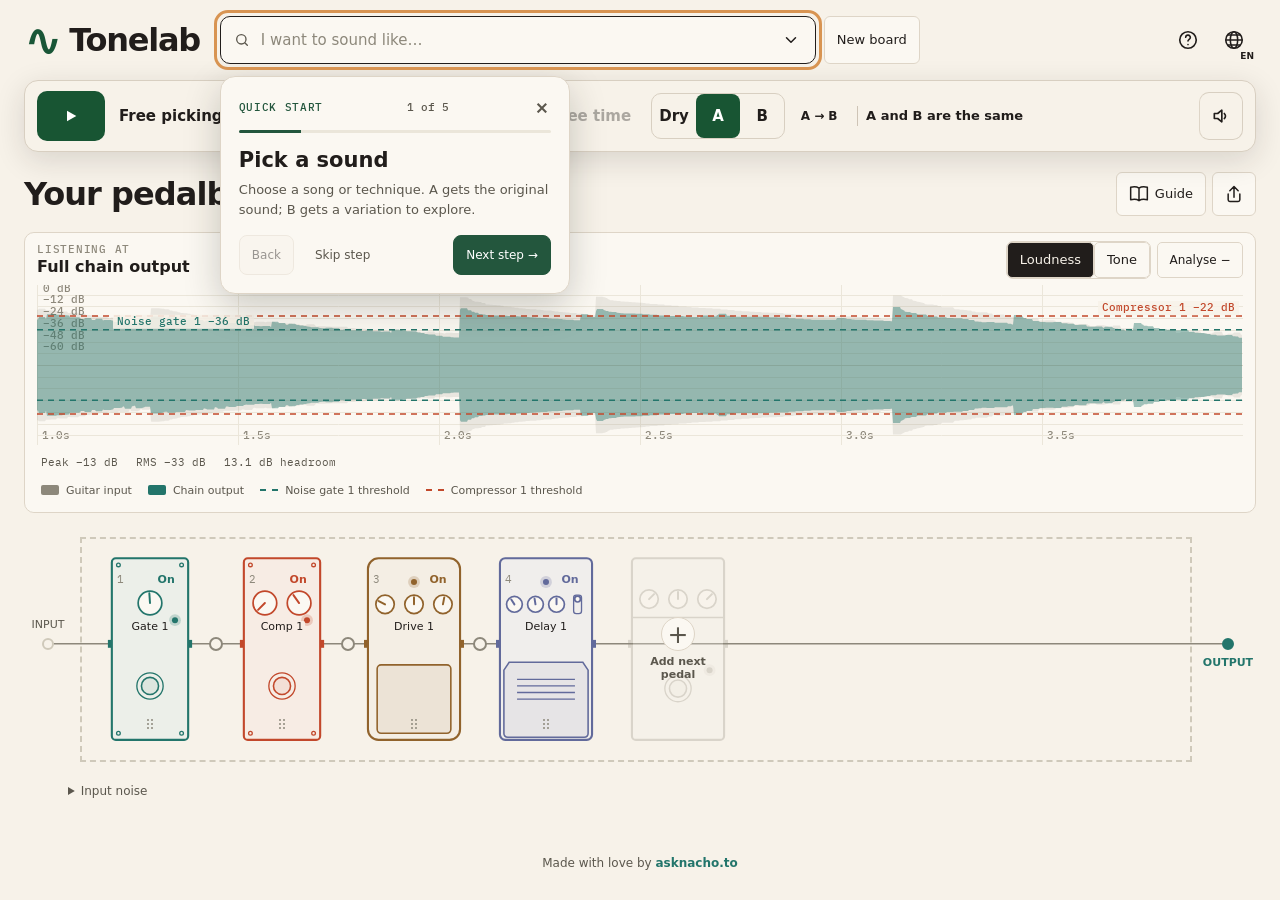
==== commit 751d2a62: "Replace live input with record-and-loop; make Import an icon drop target - Record a riff with a new " ====
--- a/index.html
+++ b/index.html
@@ -39,18 +39,12 @@
       <div class="dock-source" role="group" aria-label="Playing source">
         <label class="dock-pattern"><span class="visually-hidden">Playing pattern</span><select id="pattern"><option value="guitar">Free picking</option></select></label>
 
-        <label id="bring-your-own" class="audio-import" for="recording-file" tabindex="0" aria-label="Drop audio here or click to upload a playing pattern" title="Drop audio here or click to upload" aria-describedby="recording-help"><svg class="action-icon" aria-hidden="true"><use href="#icon-audio-file"/></svg><span>Drop audio or <u>upload</u></span></label>
+        <label id="bring-your-own" class="audio-import" for="recording-file" tabindex="0" aria-label="Drop audio here or click to upload a playing pattern" title="Drop audio here or click to upload" aria-describedby="recording-help"><svg class="action-icon" aria-hidden="true"><use href="#icon-audio-file"/></svg></label>
+        <button type="button" id="record-riff" class="dock-record" aria-pressed="false" aria-label="Record a riff" title="Record a riff to loop through the board"><span class="record-dot" aria-hidden="true"></span><span id="record-time" class="record-time" hidden>0:00</span></button>
         <span id="recording-help" class="visually-hidden">Open a local audio file. For iOS Voice Memos, share the recording, save it to Files, then choose it here. Audio stays on your device.</span>
       </div>
       <button id="dock-playing" class="dock-tempo" aria-expanded="false" aria-controls="inline-tempo"><span aria-hidden="true">♪</span> <span id="dock-playing-text">126 BPM</span></button>
       <label id="inline-tempo" class="field inline-player-control" hidden><span class="field-label">Tempo <output id="speed-out">126 BPM</output></span><input type="range" id="speed" min="40" max="220" step="1" value="126" /></label>
-      <button id="dock-live" class="dock-tempo dock-live" aria-expanded="false" aria-controls="inline-live" hidden><span class="live-dot" aria-hidden="true"></span> <span id="dock-live-text">Live</span></button>
-      <div id="inline-live" class="field inline-player-control live-control" hidden>
-        <label class="field-label" for="input-gain">Input gain <output id="input-gain-out">+0 dB</output></label>
-        <input type="range" id="input-gain" min="-12" max="24" step="0.5" value="0" />
-        <span class="live-meter" aria-hidden="true"><span id="live-meter-fill"></span></span>
-        <span id="live-note" class="live-note">Use headphones: speakers can feed back.</span>
-      </div>
       <span class="dock-compare-label">Compare</span><span class="dock-break" aria-hidden="true"></span>
 
       <div class="dock-secondary">
--- a/css/style.css
+++ b/css/style.css
@@ -1065,7 +1065,7 @@
   .dock-source { display: contents; }
   .dock-source .dock-pattern { grid-column: 2; grid-row: 1; padding: 0 4px; }
   .dock-pattern select { font-size: 13px; text-overflow: ellipsis; }
-  #dock-playing, #dock-live { grid-column: 3; grid-row: 1; padding: 0 4px; font-size: 12px; }
+  #dock-playing { grid-column: 3; grid-row: 1; padding: 0 4px; font-size: 12px; }
   .player-dock #open-quick-start { grid-column: 4; grid-row: 1; width: 40px; margin: 0; }
   .dock-break, .dock-compare-label { display: none; }
   .dock-secondary { grid-column: 1 / -1; grid-row: 2; display: flex; align-items: center; gap: 4px; min-width: 0; }
@@ -1073,7 +1073,7 @@
   .dock-secondary .dock-whatif { display: block; flex: 1; min-width: 0; margin-left: 0; padding-left: 4px; font-size: 11px; }
   .dock-secondary #dock-volume { order: 0; flex: none; width: 40px; margin-left: auto; }
   .dock-secondary:has(#inline-volume:not([hidden])) { flex-wrap: wrap; }
-  .dock-bar #inline-tempo, .dock-bar #inline-live { grid-column: 1 / -1; grid-row: 3; margin: 0; }
+  .dock-bar #inline-tempo { grid-column: 1 / -1; grid-row: 3; margin: 0; }
 }
 @media (max-width: 700px) {
   .dock-secondary #copy-bank { order: 0; }
@@ -1168,7 +1168,7 @@
   .player-dock #listen { grid-column: 1; grid-row: 1; width: 56px; }
   .dock-source { display: contents; }
   .dock-source .dock-pattern { grid-column: 2; grid-row: 1; padding: 0 8px; }
-  #dock-playing, #dock-live { grid-column: 3; grid-row: 1; padding: 0 8px; }
+  #dock-playing { grid-column: 3; grid-row: 1; padding: 0 8px; }
   .player-dock #open-quick-start { grid-column: 4; grid-row: 1; margin: 0; }
   .dock-break, .dock-compare-label { display: none; }
   .dock-secondary { grid-column: 1 / -1; grid-row: 2; display: flex; align-items: center; gap: 8px; min-width: 0; }
@@ -1177,7 +1177,7 @@
   .dock-secondary #dock-volume { margin-left: auto; }
   .dock-secondary:has(#inline-volume:not([hidden])) { flex-wrap: wrap; }
   .dock-secondary #inline-volume { flex: 1 0 100%; margin: 0; }
-  .dock-bar #inline-tempo, .dock-bar #inline-live { grid-column: 1 / -1; grid-row: 3; margin: 0; }
+  .dock-bar #inline-tempo { grid-column: 1 / -1; grid-row: 3; margin: 0; }
 }
 @media screen and (min-width: 701px) and (max-width: 1023px) and (max-height: 500px) {
   .board-scroll { width: 100%; overflow-x: auto; overflow-y: hidden; }
@@ -1194,9 +1194,9 @@
 /* Importing audio chooses the playing source, so it stays beside the pattern. */
 .dock-source { display: flex; align-items: center; gap: 4px; min-width: 0; }
 .dock-source .dock-pattern { flex: 1 1 0; min-width: 0; }
-.dock-source #bring-your-own { display: inline-flex; flex-direction: row; align-items: center; justify-content: center; gap: 6px; min-width: 44px; min-height: 44px; margin: 0; padding: 6px 8px; border: 0; border-radius: 0; background: transparent; box-shadow: none; cursor: pointer; color: var(--ink-2); font: 500 12px/1.4 var(--sans); white-space: nowrap; }
-.dock-source #bring-your-own:hover, .dock-source #bring-your-own.drag-over { color: var(--gate); background: var(--gate-soft); }
-.dock-source #bring-your-own.drag-over { outline: 1px dashed var(--gate); outline-offset: -2px; }
+/* Import is just its icon inside a dashed, semi-transparent rounded outline: a drop target. */
+.dock-source #bring-your-own { flex: none; display: inline-flex; align-items: center; justify-content: center; width: 44px; min-width: 44px; height: 44px; min-height: 44px; margin: 0; padding: 0; border: 1.5px dashed color-mix(in srgb, currentColor 40%, transparent); border-radius: 10px; background: transparent; box-shadow: none; cursor: pointer; color: var(--ink-2); }
+.dock-source #bring-your-own:hover, .dock-source #bring-your-own.drag-over { color: var(--gate); border-color: color-mix(in srgb, var(--gate) 70%, transparent); background: var(--gate-soft); }
 .dock-source #bring-your-own:focus-visible { outline: 2px solid var(--gate); outline-offset: 2px; }
 .dock-source #bring-your-own[aria-disabled=true] { opacity: .5; cursor: progress; }
 .dock-source #bring-your-own .action-icon { flex: none; }
@@ -1204,10 +1204,10 @@
   .dock-bar { grid-template-columns: 48px minmax(0, 1fr) 60px 36px; }
   .dock-source { grid-column: 2; grid-row: 1; }
   .dock-source .dock-pattern { padding: 0; }
-  .dock-source #bring-your-own { min-width: 40px; width: 40px; padding: 0; }
-  .dock-source #bring-your-own span { display: none; }
+  .dock-source #bring-your-own, .dock-source .dock-record { min-width: 40px; width: 40px; height: 40px; min-height: 40px; padding: 0; }
+  .dock-source .dock-record.recording { width: auto; padding-inline: 8px; }
   .player-dock #open-quick-start { width: 36px; min-width: 36px; }
-  #dock-playing, #dock-live { font-size: 11px; padding-inline: 2px; }
+  #dock-playing { font-size: 11px; padding-inline: 2px; }
 }
 @media screen and (min-width: 701px) and (max-width: 1099px) {
   .dock-source { display: flex; grid-column: 2; grid-row: 1; }
@@ -1329,7 +1329,7 @@
   .chain-heading .labeled-action .action-icon { display: none; }
   .dock-bar { grid-template-columns: 48px minmax(0,1fr) 70px; }
   .dock-source { grid-column: 2; }
-  #dock-playing, #dock-live { grid-column: 3; }
+  #dock-playing { grid-column: 3; }
   .dock-bank { margin-left: 0; }
   .dock-secondary { gap: 4px; }
   .dock-secondary .dock-whatif { font-size: 11px; }
@@ -1380,16 +1380,16 @@
 .language-switch:hover { color: var(--gate); }
 #language-code { position: absolute; right: 0; bottom: 0; padding: 1px 2px; border-radius: 3px; background: var(--paper); font: 600 9px/1 var(--sans); }
 
-/* Live input: the Live button takes the tempo button's place, and its panel
-   holds input gain, a level meter and the headphones reminder. */
-.dock-live { display: inline-flex; align-items: center; gap: 6px; }
-.dock-live[hidden], .dock-tempo[hidden] { display: none; }
-.live-dot { flex: none; width: 8px; height: 8px; border-radius: 50%; background: #b3261e; box-shadow: 0 0 0 3px #b3261e26; }
-.dock-bar .live-control { display: grid; grid-template-columns: minmax(0, 1fr); gap: 4px; max-width: 280px; }
-.dock-bar .live-control[hidden] { display: none; }
-.live-meter { position: relative; display: block; height: 6px; border-radius: 3px; background: var(--grid, #e8e1d6); overflow: hidden; }
-.live-meter span { position: absolute; inset: 0 auto 0 0; width: 0; background: #185533; transition: width 60ms linear; }
-.live-meter span.hot { background: #b07a12; }
-.live-meter span.clip { background: #b3261e; }
-.live-note { font: 500 12px var(--sans); color: var(--danger, #b3261e); }
-
+/* Record a riff: a red dot beside Import. While recording it shows a stop
+   square and the elapsed time. */
+.dock-source .dock-record { flex: none; display: inline-flex; align-items: center; justify-content: center; gap: 6px; min-width: 44px; height: 44px; padding: 0 10px; border: 0; border-radius: 10px; background: transparent; color: var(--ink); font: 600 13px var(--mono, monospace); }
+.dock-record:hover { background: var(--grid, #ece5da); }
+.dock-record:focus-visible { outline: 2px solid var(--gate); outline-offset: 2px; }
+.dock-record:disabled { opacity: .5; cursor: progress; }
+.record-dot { flex: none; width: 14px; height: 14px; border-radius: 50%; background: #b3261e; }
+.dock-record.recording { background: #b3261e14; color: #b3261e; }
+.dock-record.recording .record-dot { border-radius: 3px; width: 12px; height: 12px; animation: record-pulse 1s ease-in-out infinite; }
+.record-time[hidden] { display: none; }
+@keyframes record-pulse { 50% { opacity: .45; } }
+@media (prefers-reduced-motion: reduce) { .dock-record.recording .record-dot { animation: none; } }
+
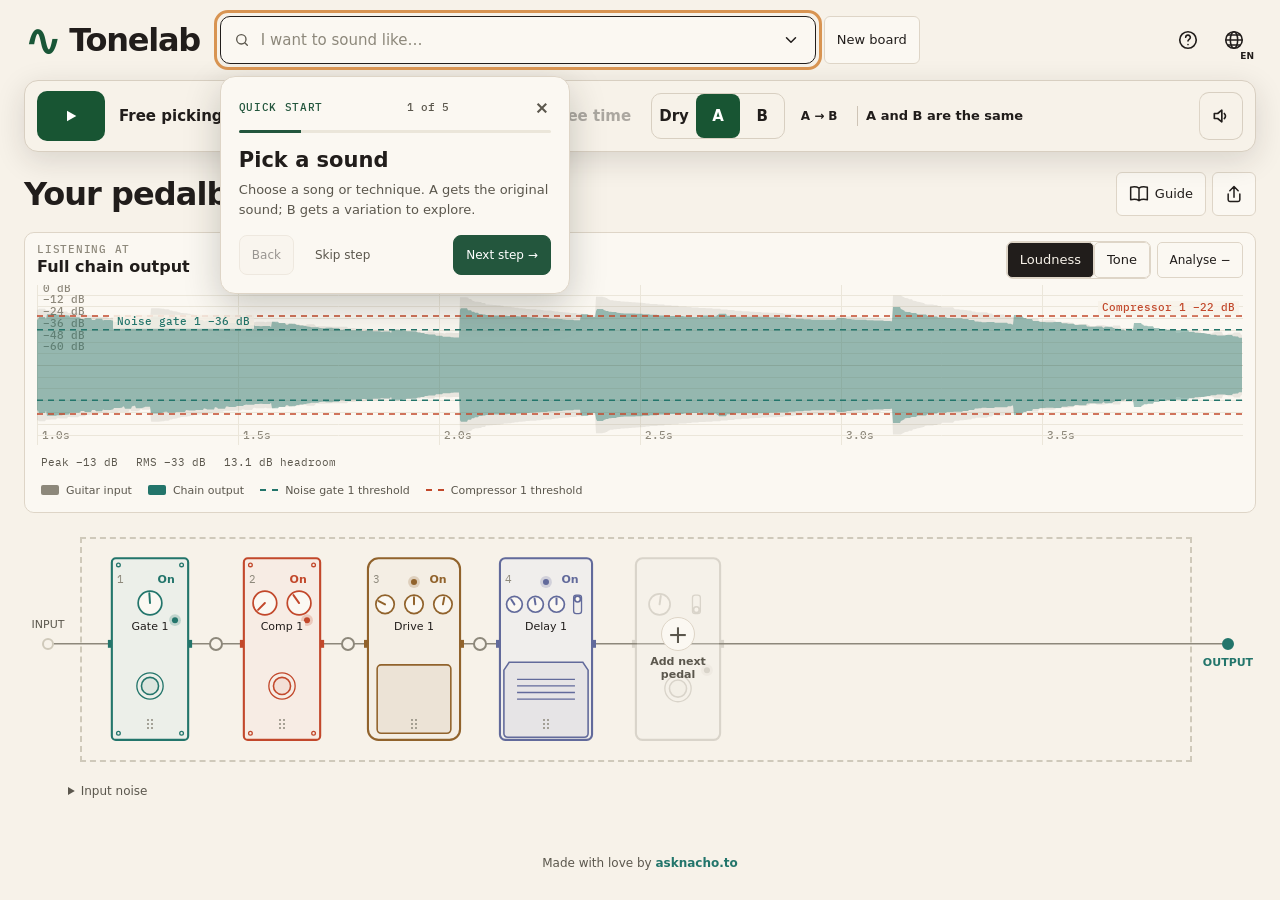
==== commit d639fa05: "Add input gain, a recording countdown and a Space transport key - Input gain: a small button after R" ====
--- a/index.html
+++ b/index.html
@@ -17,7 +17,7 @@
   <link rel="stylesheet" href="css/style.css?v=languages-1" />
 </head>
 <body>
-  <svg class="icon-sprite" aria-hidden="true" xmlns="http://www.w3.org/2000/svg"><defs><symbol id="icon-save" viewBox="0 0 24 24"><path d="M19 21H5a2 2 0 0 1-2-2V5a2 2 0 0 1 2-2h12l4 4v12a2 2 0 0 1-2 2Z"/><path d="M7 3v6h10V3M7 21v-8h10v8"/></symbol><symbol id="icon-share" viewBox="0 0 24 24"><path d="M12 16V3m-5 5 5-5 5 5M5 12v7a2 2 0 0 0 2 2h10a2 2 0 0 0 2-2v-7"/></symbol><symbol id="icon-copy" viewBox="0 0 24 24"><rect x="8" y="8" width="13" height="13" rx="2"/><path d="M16 8V5a2 2 0 0 0-2-2H5a2 2 0 0 0-2 2v9a2 2 0 0 0 2 2h3"/></symbol><symbol id="icon-undo" viewBox="0 0 24 24"><path d="m9 4-5 5 5 5M4 9h9a7 7 0 0 1 0 14"/></symbol><symbol id="icon-book" viewBox="0 0 24 24"><path d="M12 5c-3-2-6-2-10-1v15c4-1 7-1 10 1 3-2 6-2 10-1V4c-4-1-7-1-10 1Zm0 0v15"/></symbol><symbol id="icon-close" viewBox="0 0 24 24"><path d="m6 6 12 12M6 18 18 6"/></symbol><symbol id="icon-left" viewBox="0 0 24 24"><path d="m14 6-6 6 6 6"/></symbol><symbol id="icon-right" viewBox="0 0 24 24"><path d="m10 6 6 6-6 6"/></symbol><symbol id="icon-print" viewBox="0 0 24 24"><path d="M6 9V3h12v6M6 17H4a2 2 0 0 1-2-2v-4a2 2 0 0 1 2-2h16a2 2 0 0 1 2 2v4a2 2 0 0 1-2 2h-2"/><path d="M6 14h12v7H6zM18 12h.01"/></symbol><symbol id="icon-remove" viewBox="0 0 24 24"><path d="M3 6h18M9 6V3h6v3M5 6l1 15h12l1-15M10 10v7m4-7v7"/></symbol><symbol id="icon-play" viewBox="0 0 24 24"><path d="m8 5 11 7-11 7Z"/></symbol><symbol id="icon-stop" viewBox="0 0 24 24"><rect x="6" y="6" width="12" height="12" rx="1"/></symbol><symbol id="icon-audio-file" viewBox="0 0 24 24"><path d="M14 2H6a2 2 0 0 0-2 2v16a2 2 0 0 0 2 2h12a2 2 0 0 0 2-2V8Z"/><path d="M14 2v6h6M12 18v-7l4-1v6"/><ellipse cx="10" cy="18" rx="2" ry="1.5"/><ellipse cx="14" cy="16" rx="2" ry="1.5"/></symbol></defs></svg>
+  <svg class="icon-sprite" aria-hidden="true" xmlns="http://www.w3.org/2000/svg"><defs><symbol id="icon-save" viewBox="0 0 24 24"><path d="M19 21H5a2 2 0 0 1-2-2V5a2 2 0 0 1 2-2h12l4 4v12a2 2 0 0 1-2 2Z"/><path d="M7 3v6h10V3M7 21v-8h10v8"/></symbol><symbol id="icon-share" viewBox="0 0 24 24"><path d="M12 16V3m-5 5 5-5 5 5M5 12v7a2 2 0 0 0 2 2h10a2 2 0 0 0 2-2v-7"/></symbol><symbol id="icon-copy" viewBox="0 0 24 24"><rect x="8" y="8" width="13" height="13" rx="2"/><path d="M16 8V5a2 2 0 0 0-2-2H5a2 2 0 0 0-2 2v9a2 2 0 0 0 2 2h3"/></symbol><symbol id="icon-undo" viewBox="0 0 24 24"><path d="m9 4-5 5 5 5M4 9h9a7 7 0 0 1 0 14"/></symbol><symbol id="icon-book" viewBox="0 0 24 24"><path d="M12 5c-3-2-6-2-10-1v15c4-1 7-1 10 1 3-2 6-2 10-1V4c-4-1-7-1-10 1Zm0 0v15"/></symbol><symbol id="icon-close" viewBox="0 0 24 24"><path d="m6 6 12 12M6 18 18 6"/></symbol><symbol id="icon-left" viewBox="0 0 24 24"><path d="m14 6-6 6 6 6"/></symbol><symbol id="icon-right" viewBox="0 0 24 24"><path d="m10 6 6 6-6 6"/></symbol><symbol id="icon-print" viewBox="0 0 24 24"><path d="M6 9V3h12v6M6 17H4a2 2 0 0 1-2-2v-4a2 2 0 0 1 2-2h16a2 2 0 0 1 2 2v4a2 2 0 0 1-2 2h-2"/><path d="M6 14h12v7H6zM18 12h.01"/></symbol><symbol id="icon-remove" viewBox="0 0 24 24"><path d="M3 6h18M9 6V3h6v3M5 6l1 15h12l1-15M10 10v7m4-7v7"/></symbol><symbol id="icon-play" viewBox="0 0 24 24"><path d="m8 5 11 7-11 7Z"/></symbol><symbol id="icon-stop" viewBox="0 0 24 24"><rect x="6" y="6" width="12" height="12" rx="1"/></symbol><symbol id="icon-audio-file" viewBox="0 0 24 24"><path d="M14 2H6a2 2 0 0 0-2 2v16a2 2 0 0 0 2 2h12a2 2 0 0 0 2-2V8Z"/><path d="M14 2v6h6M12 18v-7l4-1v6"/><ellipse cx="10" cy="18" rx="2" ry="1.5"/><ellipse cx="14" cy="16" rx="2" ry="1.5"/></symbol><symbol id="icon-input-level" viewBox="0 0 24 24"><path d="M4 8h9M17 8h3M4 16h3M11 16h9"/><circle cx="15" cy="8" r="2"/><circle cx="9" cy="16" r="2"/></symbol></defs></svg>
   <header class="masthead">
     <h1><span class="brand-mark" aria-hidden="true">∿</span> Tonelab</h1>
     <div class="tone-hero">
@@ -41,9 +41,16 @@
 
         <label id="bring-your-own" class="audio-import" for="recording-file" tabindex="0" aria-label="Drop audio here or click to upload a playing pattern" title="Drop audio here or click to upload" aria-describedby="recording-help"><svg class="action-icon" aria-hidden="true"><use href="#icon-audio-file"/></svg></label>
         <button type="button" id="record-riff" class="dock-record" aria-pressed="false" aria-label="Record a riff" title="Record a riff to loop through the board"><span class="record-dot" aria-hidden="true"></span><span id="record-time" class="record-time" hidden>0:00</span></button>
+        <button type="button" id="dock-gain" class="dock-gain" aria-expanded="false" aria-controls="inline-gain" aria-label="Input gain" title="Input gain and level for recording"><svg class="action-icon" aria-hidden="true"><use href="#icon-input-level"/></svg></button>
         <span id="recording-help" class="visually-hidden">Open a local audio file. For iOS Voice Memos, share the recording, save it to Files, then choose it here. Audio stays on your device.</span>
       </div>
       <button id="dock-playing" class="dock-tempo" aria-expanded="false" aria-controls="inline-tempo"><span aria-hidden="true">♪</span> <span id="dock-playing-text">126 BPM</span></button>
+      <div id="inline-gain" class="field inline-player-control gain-control" hidden>
+        <label class="field-label" for="input-gain">Input gain <output id="input-gain-out">+0 dB</output></label>
+        <input type="range" id="input-gain" min="-12" max="24" step="0.5" value="0" />
+        <span class="input-meter" aria-hidden="true"><span></span></span>
+        <span class="gain-note">Play your loudest note: keep the meter out of the red.</span>
+      </div>
       <label id="inline-tempo" class="field inline-player-control" hidden><span class="field-label">Tempo <output id="speed-out">126 BPM</output></span><input type="range" id="speed" min="40" max="220" step="1" value="126" /></label>
       <span class="dock-compare-label">Compare</span><span class="dock-break" aria-hidden="true"></span>
 
@@ -207,6 +214,11 @@
     <dialog id="share-dialog" class="effect-dialog" aria-labelledby="share-title"><header class="sheet-head"><h2 id="share-title">Share your board</h2><button class="sheet-close icon-button" aria-label="Close share dialog" title="Close share dialog"><svg class="action-icon" aria-hidden="true"><use href="#icon-close"/></svg></button></header><label>Copy this link<input id="share-link" type="text" readonly /></label><div class="share-actions"><button type="button" id="copy-share-link" class="board-button">Copy link</button><span id="share-copy-status" role="status"></span></div><p>Includes both pedalboards. Your audio recording stays on your device.</p></dialog>
     <dialog id="new-board-dialog" class="effect-dialog" aria-labelledby="new-board-title"><header class="sheet-head"><h2 id="new-board-title">Start a new pedalboard?</h2><button type="button" class="sheet-close icon-button" aria-label="Close new board dialog"><svg class="action-icon" aria-hidden="true"><use href="#icon-close"/></svg></button></header><p>This clears A and B. Your saved sounds stay in My sounds, and you can undo this change.</p><div class="dialog-actions"><button type="button" class="board-button" id="cancel-new-board">Keep editing</button><button type="button" class="board-button" id="confirm-new-board">Start new board</button></div></dialog>
   </main>
+  <div id="record-countdown" class="record-countdown" role="status" aria-live="polite" hidden>
+    <span id="countdown-number" class="countdown-number" aria-hidden="true">3</span>
+    <span class="input-meter countdown-meter" aria-hidden="true"><span></span></span>
+    <span class="countdown-hint">Recording starts after 1 · tap, Space or Esc to cancel</span>
+  </div>
   <p id="recording-error" class="recording-error" role="alert" hidden><span></span><button type="button" aria-label="Dismiss upload error">×</button></p>
   <footer class="site-footer"><span class="site-credit">Made with love by <a href="https://asknacho.to" target="_blank" rel="noopener noreferrer">asknacho.to</a></span></footer>
 
--- a/css/style.css
+++ b/css/style.css
@@ -1073,7 +1073,7 @@
   .dock-secondary .dock-whatif { display: block; flex: 1; min-width: 0; margin-left: 0; padding-left: 4px; font-size: 11px; }
   .dock-secondary #dock-volume { order: 0; flex: none; width: 40px; margin-left: auto; }
   .dock-secondary:has(#inline-volume:not([hidden])) { flex-wrap: wrap; }
-  .dock-bar #inline-tempo { grid-column: 1 / -1; grid-row: 3; margin: 0; }
+  .dock-bar #inline-tempo, .dock-bar #inline-gain { grid-column: 1 / -1; grid-row: 3; margin: 0; }
 }
 @media (max-width: 700px) {
   .dock-secondary #copy-bank { order: 0; }
@@ -1177,7 +1177,7 @@
   .dock-secondary #dock-volume { margin-left: auto; }
   .dock-secondary:has(#inline-volume:not([hidden])) { flex-wrap: wrap; }
   .dock-secondary #inline-volume { flex: 1 0 100%; margin: 0; }
-  .dock-bar #inline-tempo { grid-column: 1 / -1; grid-row: 3; margin: 0; }
+  .dock-bar #inline-tempo, .dock-bar #inline-gain { grid-column: 1 / -1; grid-row: 3; margin: 0; }
 }
 @media screen and (min-width: 701px) and (max-width: 1023px) and (max-height: 500px) {
   .board-scroll { width: 100%; overflow-x: auto; overflow-y: hidden; }
@@ -1204,8 +1204,8 @@
   .dock-bar { grid-template-columns: 48px minmax(0, 1fr) 60px 36px; }
   .dock-source { grid-column: 2; grid-row: 1; }
   .dock-source .dock-pattern { padding: 0; }
-  .dock-source #bring-your-own, .dock-source .dock-record { min-width: 40px; width: 40px; height: 40px; min-height: 40px; padding: 0; }
-  .dock-source .dock-record.recording { width: auto; padding-inline: 8px; }
+  .dock-source #bring-your-own, .dock-source .dock-record, .dock-source .dock-gain { min-width: 36px; width: 36px; height: 40px; min-height: 40px; padding: 0; }
+  .dock-source .dock-record.recording, .dock-source .dock-record.counting { width: auto; padding-inline: 8px; }
   .player-dock #open-quick-start { width: 36px; min-width: 36px; }
   #dock-playing { font-size: 11px; padding-inline: 2px; }
 }
@@ -1393,3 +1393,27 @@
 @keyframes record-pulse { 50% { opacity: .45; } }
 @media (prefers-reduced-motion: reduce) { .dock-record.recording .record-dot { animation: none; } }
 
+/* Input gain: a small button after Record opens a panel with the gain slider
+   and a live level meter (the microphone is only open while it is shown). */
+.dock-source .dock-gain { flex: none; display: inline-flex; align-items: center; justify-content: center; width: 44px; height: 44px; padding: 0; border: 0; border-radius: 10px; background: transparent; color: var(--ink-2); cursor: pointer; }
+.dock-gain:hover, .dock-gain[aria-expanded=true] { background: var(--grid, #ece5da); color: var(--ink); }
+.dock-gain:focus-visible { outline: 2px solid var(--gate); outline-offset: 2px; }
+.dock-bar .gain-control { display: grid; grid-template-columns: minmax(0, 1fr); gap: 4px; max-width: 280px; }
+.dock-bar .gain-control[hidden] { display: none; }
+.gain-note { font: 500 12px var(--sans); color: var(--ink-2); }
+.input-meter { position: relative; display: block; height: 6px; border-radius: 3px; background: var(--grid, #e8e1d6); overflow: hidden; }
+.input-meter span { position: absolute; inset: 0 auto 0 0; width: 0; background: #185533; transition: width 60ms linear; }
+.input-meter span.hot { background: #b07a12; }
+.input-meter span.clip { background: #b3261e; }
+.dock-record.counting { background: #b07a1226; color: #7a5200; }
+.dock-record.counting .record-dot { display: none; }
+
+/* A big 3… 2… 1… in the middle of the screen before recording starts. */
+.record-countdown { position: fixed; inset: 0; z-index: 90; display: flex; flex-direction: column; align-items: center; justify-content: center; gap: 18px; background: color-mix(in srgb, var(--paper, #f6f1e8) 82%, transparent); backdrop-filter: blur(3px); cursor: pointer; -webkit-tap-highlight-color: transparent; }
+.record-countdown[hidden] { display: none; }
+.countdown-number { font: 700 clamp(140px, 34vmin, 320px)/1 var(--sans); color: #b3261e; font-variant-numeric: tabular-nums; animation: countdown-tick 1s cubic-bezier(.2, .8, .3, 1) both; }
+.countdown-meter { width: min(320px, 70vw); height: 8px; }
+.countdown-hint { font: 500 15px var(--sans); color: var(--ink-2); text-align: center; padding-inline: 24px; }
+@keyframes countdown-tick { from { transform: scale(1.35); opacity: 0; } 25% { opacity: 1; } to { transform: scale(1); opacity: 1; } }
+@media (prefers-reduced-motion: reduce) { .countdown-number { animation: none; } .input-meter span { transition: none; } }
+
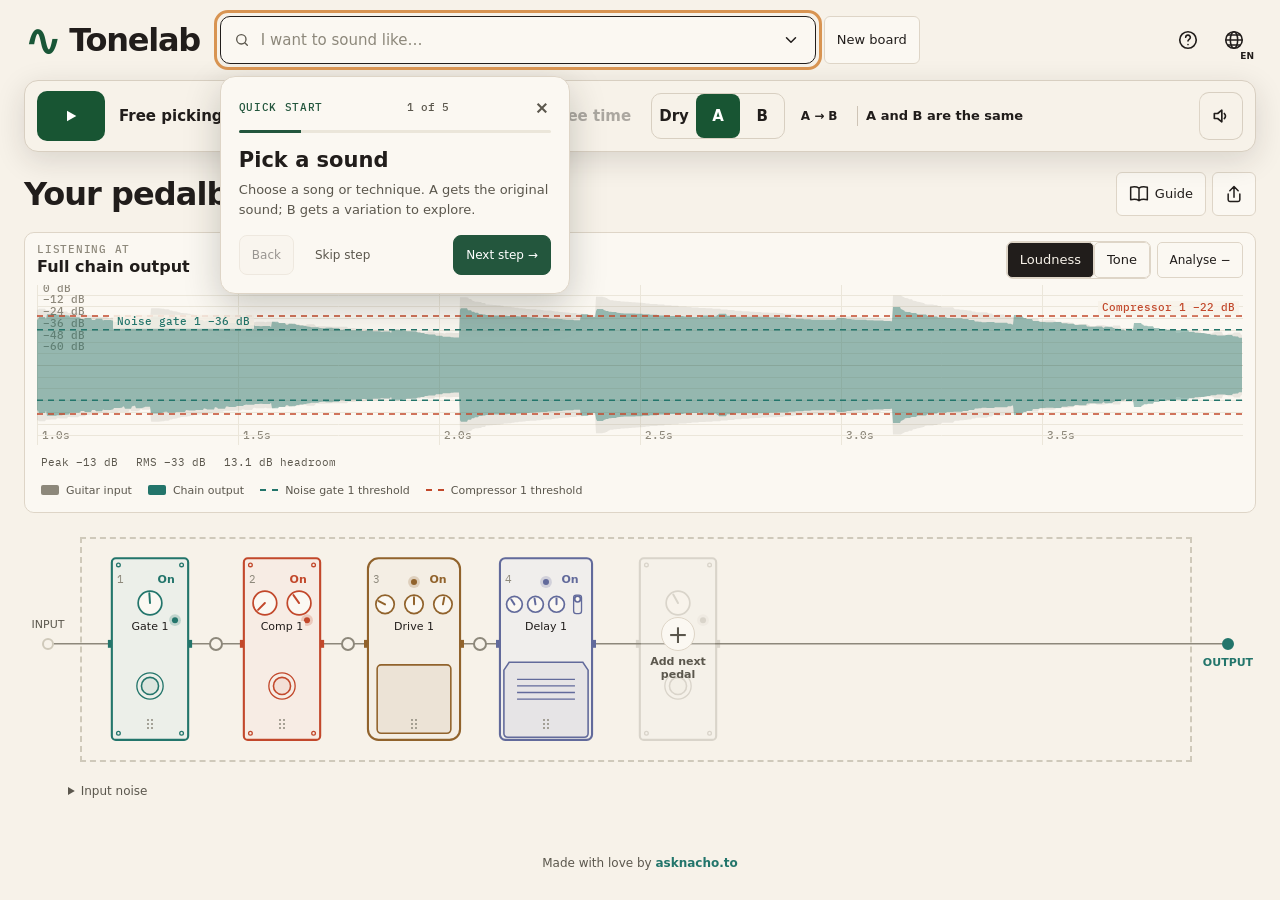
==== commit fe303c08: "Level recorded riffs to the built-in guitar level A phone can deliver a very quiet signal (iOS Safar" ====
--- a/index.html
+++ b/index.html
@@ -47,9 +47,9 @@
       <button id="dock-playing" class="dock-tempo" aria-expanded="false" aria-controls="inline-tempo"><span aria-hidden="true">♪</span> <span id="dock-playing-text">126 BPM</span></button>
       <div id="inline-gain" class="field inline-player-control gain-control" hidden>
         <label class="field-label" for="input-gain">Input gain <output id="input-gain-out">+0 dB</output></label>
-        <input type="range" id="input-gain" min="-12" max="24" step="0.5" value="0" />
+        <input type="range" id="input-gain" min="-12" max="36" step="0.5" value="0" />
         <span class="input-meter" aria-hidden="true"><span></span></span>
-        <span class="gain-note">Play your loudest note: keep the meter out of the red.</span>
+        <span class="gain-note">Play your loudest note and keep the meter out of the red. Tonelab levels the take afterwards.</span>
       </div>
       <label id="inline-tempo" class="field inline-player-control" hidden><span class="field-label">Tempo <output id="speed-out">126 BPM</output></span><input type="range" id="speed" min="40" max="220" step="1" value="126" /></label>
       <span class="dock-compare-label">Compare</span><span class="dock-break" aria-hidden="true"></span>
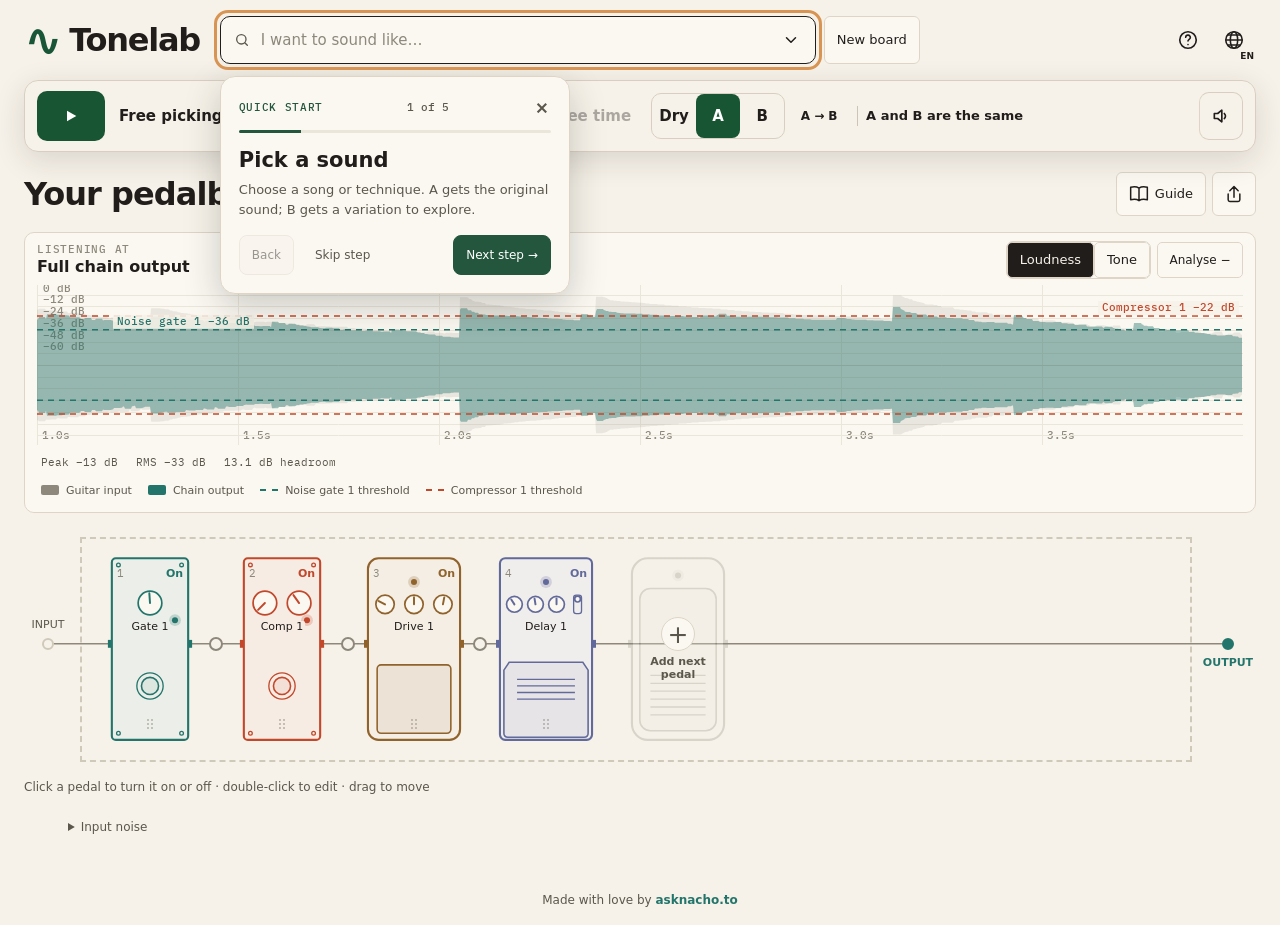
==== commit 1e432ae6: "Make the whole pedal one control: tap, double-tap, hold Replace the separate On/Off, edit and drag s" ====
--- a/index.html
+++ b/index.html
@@ -109,7 +109,7 @@
 
       <div id="undo-toast" class="undo-toast" role="status" hidden><svg aria-hidden="true" width="14" height="14" viewBox="0 0 24 24" fill="none" stroke="currentColor" stroke-width="3" stroke-linecap="round"><path d="M5 12l5 5L20 7"></path></svg><span id="undo-text"></span><button id="undo-button" class="icon-button" aria-label="Undo last change" title="Undo last change"><svg class="action-icon" aria-hidden="true"><use href="#icon-undo"/></svg></button></div>
       <div class="comparison-bar" hidden><span id="board-slot" class="board-slot"></span><span id="save-status" class="visually-hidden" role="status"></span></div>
-      <p class="chain-hint visually-hidden">Select a pedal to edit · use On/Off to bypass · drag to reorder</p>
+      
       <div class="board-scroll" role="region" aria-label="Pedalboard: swipe horizontally to see more pedals" tabindex="0">
       <div class="signal-path">
         <svg id="cables" class="cables" aria-hidden="true"></svg>
@@ -119,6 +119,7 @@
         <div class="listening-points" role="group" aria-label="Listen between pedals"></div>
       </div>
       </div>
+      <p id="chain-hint" class="chain-hint"></p>
       <details class="board-noise"><summary>Input noise</summary><label class="field noise-control"><span class="field-label">Simulated noise <output id="noise-out">−48 dB</output></span><input type="range" id="noise" aria-label="Simulated input noise" min="-80" max="-20" step="1" value="-48" /><span class="noise-hint">Add background hiss to try the noise gate.</span></label></details>
       <p id="order-status" class="order-status visually-hidden" role="status" aria-live="polite"></p>
     </section>
--- a/css/style.css
+++ b/css/style.css
@@ -116,8 +116,20 @@
 .art-jack { fill: var(--c); }
 .pedal-top { display: flex; align-items: center; justify-content: space-between; padding-inline: calc(var(--inset, 3) / 76 * 100%); }
 .pedal-position { font: 10px/1 var(--mono); color: var(--ink-3); padding-left: 5px; }
-.pedal-edit { border: 0; color: var(--accent); background: transparent; height: 100%; min-height: 24px; padding: 0 5px; font-size: 11px; }
+/* The whole pedal is one control (tap: on/off, double-tap: edit, hold: drag).
+ * Its name sits in the artwork's face; On/Off is a label, not a button. */
+.pedal-state { font: 700 11px/1 var(--sans); color: var(--accent); padding-right: 5px; }
+#effect-order li.off .pedal-state, .drag-ghost.off .pedal-state { color: var(--ink-3); }
 .pedal-toggle { border: 0; background: transparent; color: var(--ink); width: 100%; height: 100%; padding: 0; display: grid; grid-template-rows: minmax(0, 24fr) minmax(0, 32fr) minmax(0, 34fr); }
+#effect-order li > .pedal-toggle { position: absolute; inset: 0; z-index: 2; grid-template-rows: minmax(0, 48fr) minmax(0, 32fr) minmax(0, 60fr); border-radius: 6px; cursor: pointer; touch-action: manipulation; -webkit-tap-highlight-color: transparent; }
+#effect-order li > .pedal-toggle:focus-visible { outline: 2px solid var(--gate); outline-offset: 3px; }
+#effect-order li.drag-ready > .pedal-toggle { cursor: grabbing; }
+/* Edit: a keyboard and screen-reader stand-in for the double tap. Hidden until focused. */
+#effect-order li > .pedal-edit { position: absolute; z-index: 3; left: 50%; bottom: 4px; translate: -50% 0; width: 1px; height: 1px; padding: 0; border: 0; overflow: hidden; clip-path: inset(50%); white-space: nowrap; }
+#effect-order li > .pedal-edit:focus-visible { width: auto; height: 28px; padding: 0 12px; overflow: visible; clip-path: none; border: 1px solid var(--rule); border-radius: 14px; background: var(--card); color: var(--ink); font: 600 12px var(--sans); outline: 2px solid var(--gate); }
+.drag-ghost .pedal-edit { display: none; }
+/* A faint grip: it hints that the pedal can be moved; the whole card does the work. */
+.pedal-grip { position: absolute !important; left: 0; bottom: calc(9.285714% - 22px); display: grid; place-items: center; width: 100%; height: 44px; color: var(--ink-3); opacity: .6; pointer-events: none; }
 .pedal-label { grid-row: 2; display: flex; flex-direction: column; align-items: center; justify-content: center; gap: 3px; }
 .pedal-name { font-size: 11px; font-weight: 500; line-height: 1.1; white-space: nowrap; background: color-mix(in srgb, var(--accent) 7%, var(--card)); padding: 0 2px; border-radius: 2px; }
 .art-led { fill: var(--c); }
@@ -126,7 +138,6 @@
 #effect-order li.off .art-led-glow { display: none; }
 .off .pedal-name { color: var(--ink-3); background: color-mix(in srgb, var(--ghost) 7%, var(--card)); }
 .pedal-status { font: 9px/1 var(--mono); text-transform: uppercase; color: var(--ink-3); }
-#effect-order .drag-handle, .drag-ghost .drag-handle { touch-action: none; cursor: grab; width: 100%; height: 100%; padding: 0; border: 0; background: transparent; color: var(--ink-3); font-size: 16px; line-height: 1; }
 
 /* The cable sits under the board; pedals cover it, so it shows only between them. */
 .signal-path { position: relative; }
@@ -194,7 +205,7 @@
   #effect-order { gap: 6px; }
   #effect-order { --pw: 62px; }
   .pedal-name { font-size: 10px; }
-  .pedal-edit { font-size: 10px; min-height: 20px; }
+  .pedal-state { font-size: 10px; }
   .effect-dialog { margin: auto 0 0; width: 100%; max-width: none; max-height: 88dvh; border-radius: 14px 14px 0 0; padding: 20px 16px calc(20px + env(safe-area-inset-bottom)); }
   .settings-body { grid-template-columns: 1fr; }
   .curve { width: min(240px, 100%); margin-inline: auto; }
@@ -600,7 +611,7 @@
   .chain-editor { display: flex; flex-direction: column; }
   .chain-heading { order: 0; }
   .signal-path { order: 1; margin-top: 12px; }
-  .chain-hint { order: 2; margin: 8px 0; }
+  .chain-hint { order: 0; margin: 4px 0 8px; }
   .comparison-bar { order: 3; }
   .order-status { order: 4; }
 }
@@ -627,8 +638,6 @@
 .scope-card { border: 0; margin: 0; padding: 0 16px 12px; }
 .scope { height: 160px; }
 .chain-strip-wrap { display: none; }
-.pedal-edit { min-width: 32px; font-weight: 700; }
-.pedal-toggle { cursor: pointer; }
 @media (min-width: 1024px) {
   .workspace { grid-template-columns: minmax(0, 1fr) minmax(320px, 380px); gap: 0 24px; }
   .scope-disclosure { grid-row: 2; }
@@ -993,7 +1002,6 @@
   .masthead .combo > input { min-width: 0; max-width: 100%; }
   .masthead .combo-list { left: 0; right: auto; width: calc(100vw - 32px); max-width: calc(100vw - 32px); }
   .masthead .combo-list [role="option"] { overflow-wrap: anywhere; }
-  #effect-order .drag-handle { touch-action: pan-x pan-y; }
   .journey.workspace > .scope-disclosure .scope-wrap { height: 35px; }
   .journey.workspace > .scope-disclosure.scope-expanded .scope-wrap { height: 180px; }
   .scope-card .legend, .editing .scope-card .legend, .scope-card .journey-meta { display: none; }
@@ -1276,11 +1284,8 @@
 .param-switch .switch-options { flex-wrap: nowrap; overflow-x: auto; }
 .param-switch .switch-options button { flex: 1 0 auto; min-height: 44px; padding-inline: 8px; font-size: 12px; }
 .advanced-controls-hint { color: var(--ink-2); font-size: 12px; }
-#effect-order .pedal-edit { min-width: 44px; height: 44px; min-height: 44px; padding: 0 4px; font-size: 11px; }
-#effect-order .pedal-top { min-height: 44px; }
 #effect-order .pedal-position, #effect-order .pedal-name { font-size: 11px; }
 #effect-order .pedal-status { display: none; }
-#effect-order .drag-handle { min-height: 44px; font-size: 20px; }
 .board-scroll .signal-path { grid-template-columns: 48px minmax(max-content, 1fr) 56px; gap: 8px; }
 button.endpoint { min-width: 44px; font: 11px/1.3 var(--sans); }
 #effect-choices { display: block; }
@@ -1361,17 +1366,11 @@
 #board-guide-tone { margin: 4px 0 0; color: var(--ink-2); font-size: 13px; }
 .board-guide-dialog #print-guide { margin: 0 0 12px; }
 
-/* Center the grip in the artwork's bottom row without shrinking its hit area. */
-#effect-order li > .drag-handle, .drag-ghost > .drag-handle {
-  position: absolute; left: 0; bottom: calc(9.285714% - 22px);
-  display: grid; place-items: center; width: 100%; height: 44px; min-height: 44px;
-}
 #effect-order li { transition: rotate 120ms ease-out; }
 #effect-order li.drag-ready { rotate: -3deg; }
 @media (prefers-reduced-motion: reduce) {
   #effect-order li { transition: none; }
 }
-#effect-order li.drag-ready > .drag-handle { outline: none; }
 
 /* Header help and language stay together on every screen size. */
 .header-help { display: flex; align-items: center; gap: 2px; margin-left: auto; flex: none; }
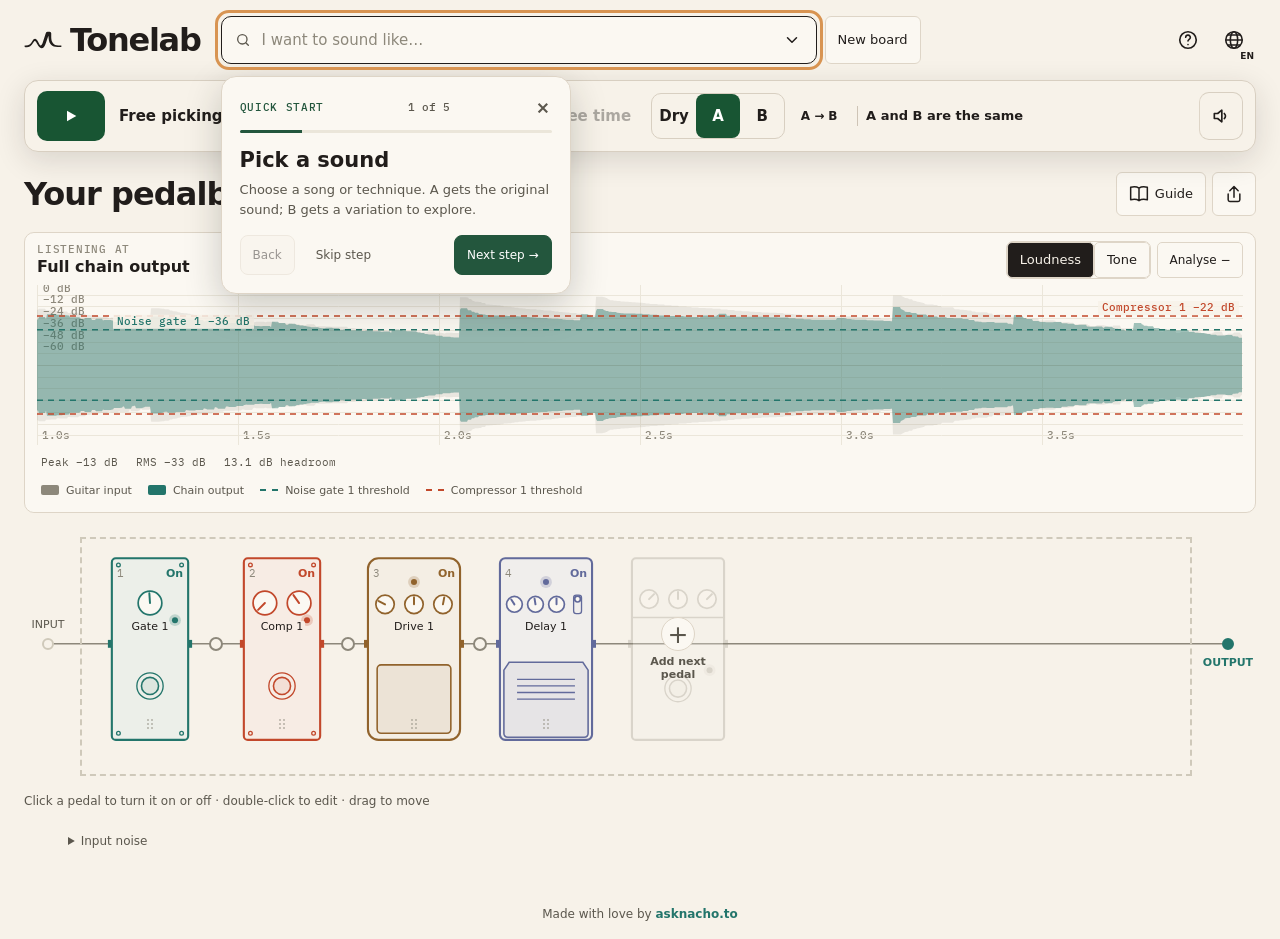
==== commit 64f9345f: "Refine pedal discovery, starter sounds and Tonelab logo" ====
--- a/index.html
+++ b/index.html
@@ -10,6 +10,7 @@
   </script>
   <meta name="viewport" content="width=device-width, initial-scale=1" />
   <title>Tonelab</title>
+  <link rel="icon" type="image/svg+xml" href="assets/logo/asymmetric.svg" />
   <meta name="description" content="See how audio effects reshape a waveform, live." />
   <link rel="preconnect" href="https://fonts.googleapis.com" />
   <link rel="preconnect" href="https://fonts.gstatic.com" crossorigin />
@@ -19,7 +20,7 @@
 <body>
   <svg class="icon-sprite" aria-hidden="true" xmlns="http://www.w3.org/2000/svg"><defs><symbol id="icon-save" viewBox="0 0 24 24"><path d="M19 21H5a2 2 0 0 1-2-2V5a2 2 0 0 1 2-2h12l4 4v12a2 2 0 0 1-2 2Z"/><path d="M7 3v6h10V3M7 21v-8h10v8"/></symbol><symbol id="icon-share" viewBox="0 0 24 24"><path d="M12 16V3m-5 5 5-5 5 5M5 12v7a2 2 0 0 0 2 2h10a2 2 0 0 0 2-2v-7"/></symbol><symbol id="icon-copy" viewBox="0 0 24 24"><rect x="8" y="8" width="13" height="13" rx="2"/><path d="M16 8V5a2 2 0 0 0-2-2H5a2 2 0 0 0-2 2v9a2 2 0 0 0 2 2h3"/></symbol><symbol id="icon-undo" viewBox="0 0 24 24"><path d="m9 4-5 5 5 5M4 9h9a7 7 0 0 1 0 14"/></symbol><symbol id="icon-book" viewBox="0 0 24 24"><path d="M12 5c-3-2-6-2-10-1v15c4-1 7-1 10 1 3-2 6-2 10-1V4c-4-1-7-1-10 1Zm0 0v15"/></symbol><symbol id="icon-close" viewBox="0 0 24 24"><path d="m6 6 12 12M6 18 18 6"/></symbol><symbol id="icon-left" viewBox="0 0 24 24"><path d="m14 6-6 6 6 6"/></symbol><symbol id="icon-right" viewBox="0 0 24 24"><path d="m10 6 6 6-6 6"/></symbol><symbol id="icon-print" viewBox="0 0 24 24"><path d="M6 9V3h12v6M6 17H4a2 2 0 0 1-2-2v-4a2 2 0 0 1 2-2h16a2 2 0 0 1 2 2v4a2 2 0 0 1-2 2h-2"/><path d="M6 14h12v7H6zM18 12h.01"/></symbol><symbol id="icon-remove" viewBox="0 0 24 24"><path d="M3 6h18M9 6V3h6v3M5 6l1 15h12l1-15M10 10v7m4-7v7"/></symbol><symbol id="icon-play" viewBox="0 0 24 24"><path d="m8 5 11 7-11 7Z"/></symbol><symbol id="icon-stop" viewBox="0 0 24 24"><rect x="6" y="6" width="12" height="12" rx="1"/></symbol><symbol id="icon-audio-file" viewBox="0 0 24 24"><path d="M14 2H6a2 2 0 0 0-2 2v16a2 2 0 0 0 2 2h12a2 2 0 0 0 2-2V8Z"/><path d="M14 2v6h6M12 18v-7l4-1v6"/><ellipse cx="10" cy="18" rx="2" ry="1.5"/><ellipse cx="14" cy="16" rx="2" ry="1.5"/></symbol><symbol id="icon-input-level" viewBox="0 0 24 24"><path d="M4 8h9M17 8h3M4 16h3M11 16h9"/><circle cx="15" cy="8" r="2"/><circle cx="9" cy="16" r="2"/></symbol></defs></svg>
   <header class="masthead">
-    <h1><span class="brand-mark" aria-hidden="true">∿</span> Tonelab</h1>
+    <h1><img class="brand-mark" src="assets/logo/asymmetric.svg" width="38" height="21" alt="" aria-hidden="true" /> Tonelab</h1>
     <div class="tone-hero">
       <label id="tone-pick-label" for="tone-search" class="visually-hidden">I want to sound like</label>
       <div class="combo hero-select" id="tone-combo"><svg class="combo-search" aria-hidden="true" width="16" height="16" viewBox="0 0 24 24" fill="none" stroke="currentColor" stroke-width="2" stroke-linecap="round"><circle cx="11" cy="11" r="7"></circle><path d="M20 20l-3.5-3.5"></path></svg><input id="tone-search" type="text" role="combobox" aria-expanded="false" aria-controls="tone-list" aria-autocomplete="list" autocomplete="off" spellcheck="false" placeholder="I want to sound like…" /><svg aria-hidden="true" width="18" height="18" viewBox="0 0 24 24" fill="none" stroke="currentColor" stroke-width="2" stroke-linecap="round" stroke-linejoin="round"><path d="M6 9l6 6 6-6"></path></svg><ul id="tone-list" class="combo-list" role="listbox" aria-label="Sounds" hidden></ul></div><select id="tone-pick" hidden tabindex="-1" aria-hidden="true"></select>
@@ -118,6 +119,12 @@
         <button type="button" class="endpoint endpoint-output" aria-label="Listen to full chain output" title="Listen to full chain output" aria-pressed="true"><i aria-hidden="true"></i>Output</button>
         <div class="listening-points" role="group" aria-label="Listen between pedals"></div>
       </div>
+      </div>
+      <div id="empty-board-starts" class="empty-board-starts" role="group" aria-label="Starting sounds" hidden>
+        <p>Or start with a sound</p>
+        <button type="button" data-starter="cerati-persiana">Clean &amp; spacious</button>
+        <button type="button" data-starter="acdc-back-in-black">Crunch rhythm</button>
+        <button type="button" data-starter="gilmour-lead">Singing lead</button>
       </div>
       <p id="chain-hint" class="chain-hint"></p>
       <details class="board-noise"><summary>Input noise</summary><label class="field noise-control"><span class="field-label">Simulated noise <output id="noise-out">−48 dB</output></span><input type="range" id="noise" aria-label="Simulated input noise" min="-80" max="-20" step="1" value="-48" /><span class="noise-hint">Add background hiss to try the noise gate.</span></label></details>
--- a/css/style.css
+++ b/css/style.css
@@ -124,9 +124,18 @@
 #effect-order li > .pedal-toggle { position: absolute; inset: 0; z-index: 2; grid-template-rows: minmax(0, 48fr) minmax(0, 32fr) minmax(0, 60fr); border-radius: 6px; cursor: pointer; touch-action: manipulation; -webkit-tap-highlight-color: transparent; }
 #effect-order li > .pedal-toggle:focus-visible { outline: 2px solid var(--gate); outline-offset: 3px; }
 #effect-order li.drag-ready > .pedal-toggle { cursor: grabbing; }
-/* Edit: a keyboard and screen-reader stand-in for the double tap. Hidden until focused. */
-#effect-order li > .pedal-edit { position: absolute; z-index: 3; left: 50%; bottom: 4px; translate: -50% 0; width: 1px; height: 1px; padding: 0; border: 0; overflow: hidden; clip-path: inset(50%); white-space: nowrap; }
-#effect-order li > .pedal-edit:focus-visible { width: auto; height: 28px; padding: 0 12px; overflow: visible; clip-path: none; border: 1px solid var(--rule); border-radius: 14px; background: var(--card); color: var(--ink); font: 600 12px var(--sans); outline: 2px solid var(--gate); }
+/* Edit is separate from the bypass target; its label sits below the artwork. */
+#effect-order li > .pedal-edit { position: absolute; z-index: 3; left: 50%; bottom: -38px; translate: -50% 0; min-width: 52px; height: 44px; padding: 0 8px; border: 0; border-radius: 6px; background: transparent; color: var(--ink-2); font: 600 11px var(--sans); opacity: 0; pointer-events: none; }
+#effect-order li:hover > .pedal-edit, #effect-order li:focus-within > .pedal-edit { opacity: 1; pointer-events: auto; }
+#effect-order li > .pedal-edit:hover { color: var(--gate); background: var(--gate-soft); }
+#effect-order li > .pedal-edit:focus-visible { outline: 2px solid var(--gate); outline-offset: -2px; }
+@media (any-pointer: coarse), (hover: none) {
+  #effect-order li > .pedal-edit { opacity: 1; pointer-events: auto; }
+}
+@media (hover: hover) {
+  #effect-order li:not(.drag-ready):has(> .pedal-toggle:hover) { filter: drop-shadow(0 2px 3px #211d1b18); }
+}
+#effect-order li > .pedal-toggle:active { background: color-mix(in srgb, var(--accent) 10%, transparent); }
 .drag-ghost .pedal-edit { display: none; }
 /* A faint grip: it hints that the pedal can be moved; the whole card does the work. */
 .pedal-grip { position: absolute !important; left: 0; bottom: calc(9.285714% - 22px); display: grid; place-items: center; width: 100%; height: 44px; color: var(--ink-3); opacity: .6; pointer-events: none; }
@@ -621,7 +630,7 @@
 body { font-family: var(--sans); }
 .masthead { max-width: 1448px; padding: 16px 24px; gap: 20px; }
 .masthead h1 { display: flex; align-items: center; gap: 8px; font: 700 32px/1 var(--sans); letter-spacing: -.04em; }
-.brand-mark { color: #195637; font: 700 46px/.7 var(--sans); }
+.brand-mark { display: block; flex: none; width: 38px; height: auto; }
 .masthead .tone-hero { max-width: 620px; }
 .header-actions { display: flex; align-items: center; gap: 8px; margin-left: auto; }
 .header-actions > button, .header-menu > summary { width: 44px; height: 44px; display: grid; place-items: center; border: 0; border-radius: 8px; background: transparent; color: var(--ink); font-size: 25px; cursor: pointer; list-style: none; }
@@ -646,7 +655,7 @@
 @media (max-width: 700px) {
   .masthead { padding: 12px 16px; gap: 8px; }
   .masthead h1 { font-size: 22px; }
-  .brand-mark { font-size: 32px; }
+  .brand-mark { width: 30px; }
   .header-actions { gap: 0; }
   .header-actions > button, .header-menu > summary { width: 36px; font-size: 21px; }
   .header-actions > #header-undo, .header-actions > #header-settings { display: none; }
@@ -1416,3 +1425,12 @@
 @keyframes countdown-tick { from { transform: scale(1.35); opacity: 0; } 25% { opacity: 1; } to { transform: scale(1); opacity: 1; } }
 @media (prefers-reduced-motion: reduce) { .countdown-number { animation: none; } .input-meter span { transition: none; } }
 
+
+/* Starter sounds belong only to an empty board, outside its scroll region. */
+.empty-board-starts { margin: 8px 0 16px; display: flex; align-items: center; flex-wrap: wrap; gap: 8px; }
+.empty-board-starts p { margin: 0 4px 0 0; color: var(--ink-2); font-size: 13px; }
+.empty-board-starts button { min-height: 44px; padding: 8px 12px; border: 1px solid var(--rule); border-radius: 8px; background: var(--card); color: var(--ink); font-size: 13px; }
+.empty-board-starts button:hover { border-color: var(--gate); background: var(--gate-soft); }
+@media (max-width: 700px) {
+  .empty-board-starts p { flex-basis: 100%; }
+}
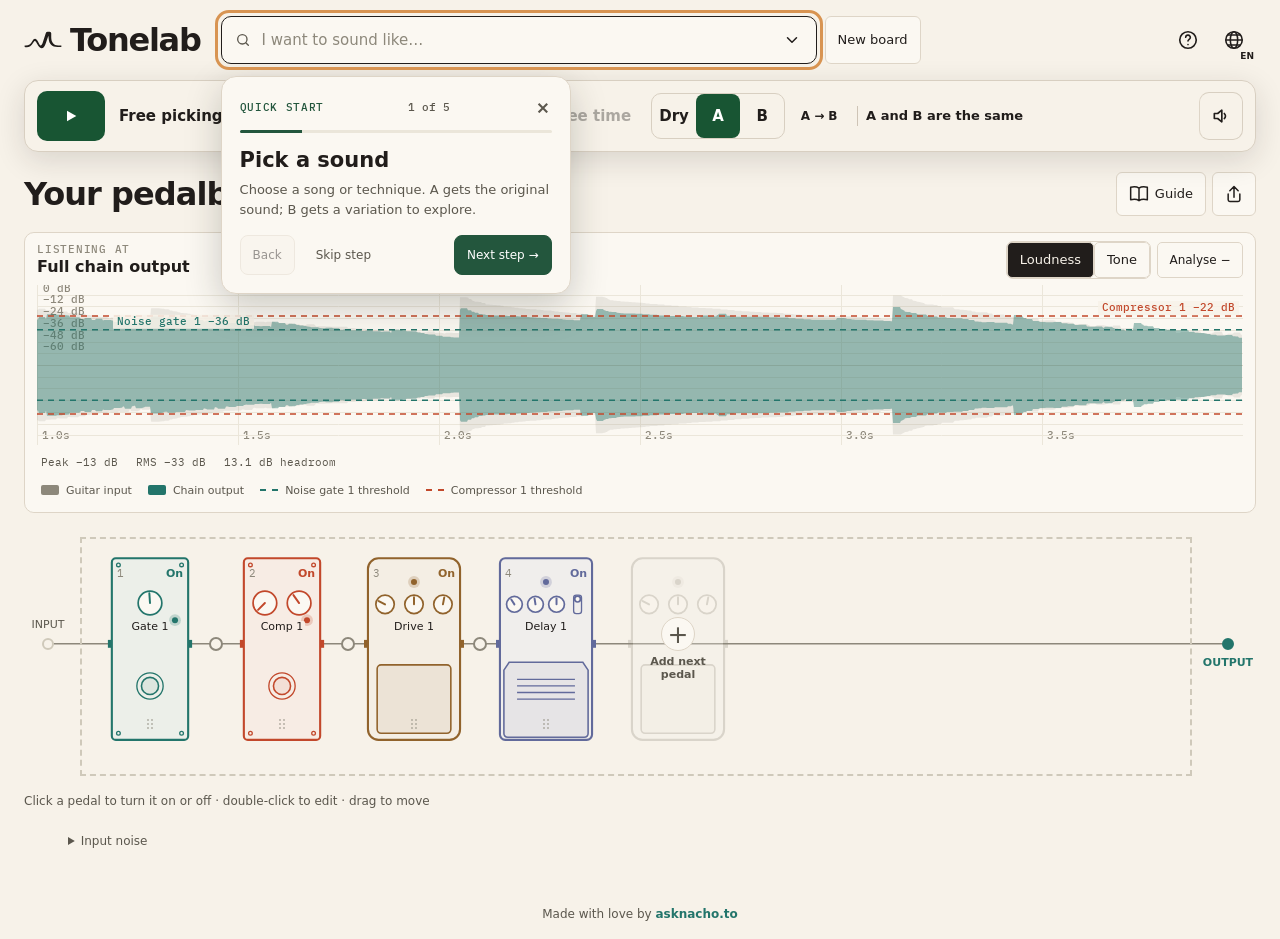
==== commit 5817505d: "Make Undo notifications immediately dismissible" ====
--- a/index.html
+++ b/index.html
@@ -108,7 +108,7 @@
       <div class="workspace-top">
     <section class="chain-editor" aria-labelledby="chain-title">
 
-      <div id="undo-toast" class="undo-toast" role="status" hidden><svg aria-hidden="true" width="14" height="14" viewBox="0 0 24 24" fill="none" stroke="currentColor" stroke-width="3" stroke-linecap="round"><path d="M5 12l5 5L20 7"></path></svg><span id="undo-text"></span><button id="undo-button" class="icon-button" aria-label="Undo last change" title="Undo last change"><svg class="action-icon" aria-hidden="true"><use href="#icon-undo"/></svg></button></div>
+      <div id="undo-toast" class="undo-toast" role="status" hidden><svg aria-hidden="true" width="14" height="14" viewBox="0 0 24 24" fill="none" stroke="currentColor" stroke-width="3" stroke-linecap="round"><path d="M5 12l5 5L20 7"></path></svg><span id="undo-text"></span><button id="undo-button" class="icon-button" aria-label="Undo last change" title="Undo last change"><svg class="action-icon" aria-hidden="true"><use href="#icon-undo"/></svg></button><button type="button" id="dismiss-undo" class="icon-button" aria-label="Dismiss notification" title="Dismiss notification"><svg class="action-icon" aria-hidden="true"><use href="#icon-close"/></svg></button></div>
       <div class="comparison-bar" hidden><span id="board-slot" class="board-slot"></span><span id="save-status" class="visually-hidden" role="status"></span></div>
       
       <div class="board-scroll" role="region" aria-label="Pedalboard: swipe horizontally to see more pedals" tabindex="0">
--- a/css/style.css
+++ b/css/style.css
@@ -1434,3 +1434,9 @@
 @media (max-width: 700px) {
   .empty-board-starts p { flex-basis: 100%; }
 }
+
+/* Keep Undo and dismiss distinct, with full-size touch targets on narrow screens. */
+.undo-toast.floating #undo-text { min-width: 0; }
+.undo-toast.floating #dismiss-undo { border: 0; }
+.undo-toast.floating button .action-icon { color: inherit; }
+.undo-toast.floating button:hover { background: #ffffff1a; }
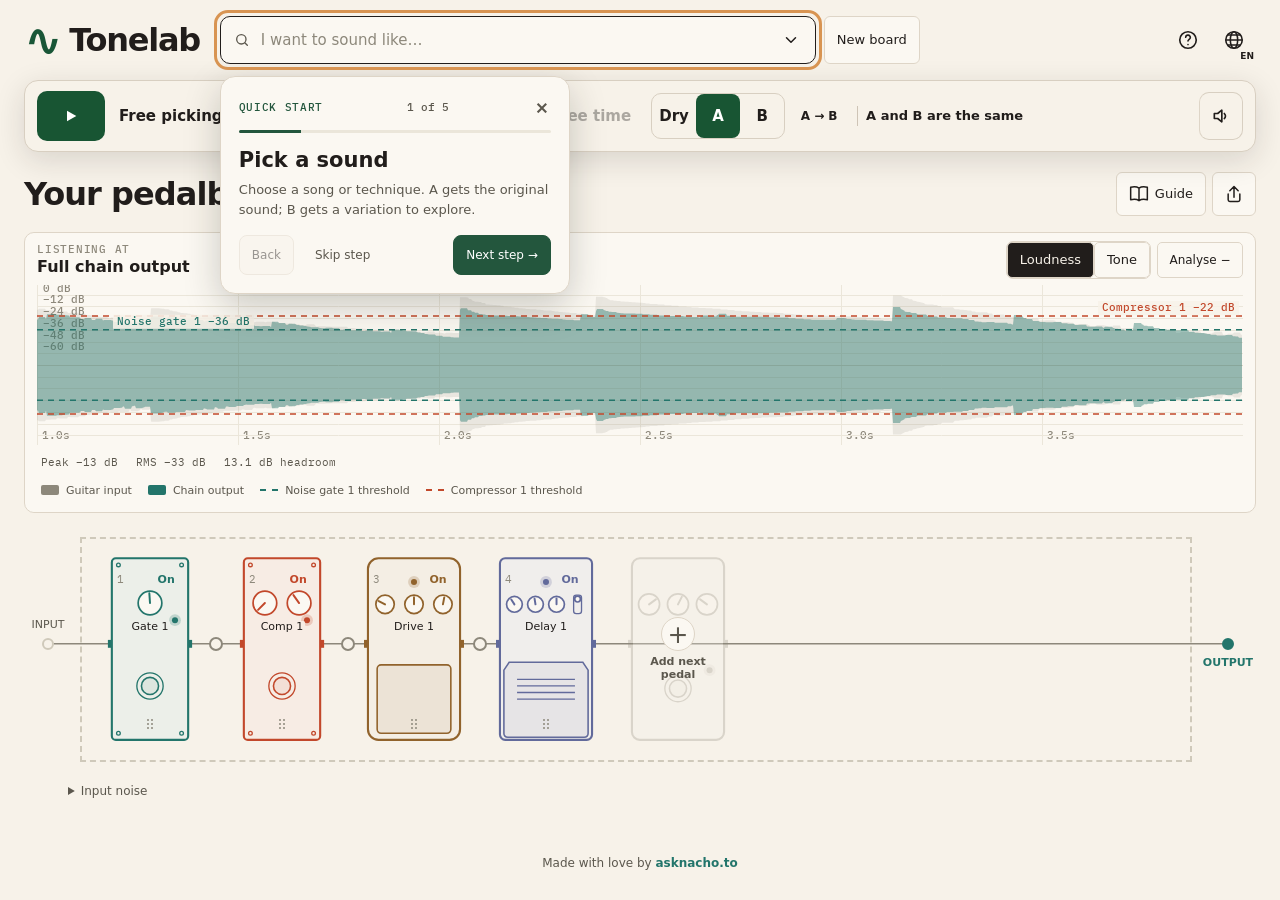
==== commit 5a3c3507: "Add Spanish support and artist tone lessons" ====
--- a/index.html
+++ b/index.html
@@ -10,7 +10,6 @@
   </script>
   <meta name="viewport" content="width=device-width, initial-scale=1" />
   <title>Tonelab</title>
-  <link rel="icon" type="image/svg+xml" href="assets/logo/asymmetric.svg" />
   <meta name="description" content="See how audio effects reshape a waveform, live." />
   <link rel="preconnect" href="https://fonts.googleapis.com" />
   <link rel="preconnect" href="https://fonts.gstatic.com" crossorigin />
@@ -18,9 +17,9 @@
   <link rel="stylesheet" href="css/style.css?v=languages-1" />
 </head>
 <body>
-  <svg class="icon-sprite" aria-hidden="true" xmlns="http://www.w3.org/2000/svg"><defs><symbol id="icon-save" viewBox="0 0 24 24"><path d="M19 21H5a2 2 0 0 1-2-2V5a2 2 0 0 1 2-2h12l4 4v12a2 2 0 0 1-2 2Z"/><path d="M7 3v6h10V3M7 21v-8h10v8"/></symbol><symbol id="icon-share" viewBox="0 0 24 24"><path d="M12 16V3m-5 5 5-5 5 5M5 12v7a2 2 0 0 0 2 2h10a2 2 0 0 0 2-2v-7"/></symbol><symbol id="icon-copy" viewBox="0 0 24 24"><rect x="8" y="8" width="13" height="13" rx="2"/><path d="M16 8V5a2 2 0 0 0-2-2H5a2 2 0 0 0-2 2v9a2 2 0 0 0 2 2h3"/></symbol><symbol id="icon-undo" viewBox="0 0 24 24"><path d="m9 4-5 5 5 5M4 9h9a7 7 0 0 1 0 14"/></symbol><symbol id="icon-book" viewBox="0 0 24 24"><path d="M12 5c-3-2-6-2-10-1v15c4-1 7-1 10 1 3-2 6-2 10-1V4c-4-1-7-1-10 1Zm0 0v15"/></symbol><symbol id="icon-close" viewBox="0 0 24 24"><path d="m6 6 12 12M6 18 18 6"/></symbol><symbol id="icon-left" viewBox="0 0 24 24"><path d="m14 6-6 6 6 6"/></symbol><symbol id="icon-right" viewBox="0 0 24 24"><path d="m10 6 6 6-6 6"/></symbol><symbol id="icon-print" viewBox="0 0 24 24"><path d="M6 9V3h12v6M6 17H4a2 2 0 0 1-2-2v-4a2 2 0 0 1 2-2h16a2 2 0 0 1 2 2v4a2 2 0 0 1-2 2h-2"/><path d="M6 14h12v7H6zM18 12h.01"/></symbol><symbol id="icon-remove" viewBox="0 0 24 24"><path d="M3 6h18M9 6V3h6v3M5 6l1 15h12l1-15M10 10v7m4-7v7"/></symbol><symbol id="icon-play" viewBox="0 0 24 24"><path d="m8 5 11 7-11 7Z"/></symbol><symbol id="icon-stop" viewBox="0 0 24 24"><rect x="6" y="6" width="12" height="12" rx="1"/></symbol><symbol id="icon-audio-file" viewBox="0 0 24 24"><path d="M14 2H6a2 2 0 0 0-2 2v16a2 2 0 0 0 2 2h12a2 2 0 0 0 2-2V8Z"/><path d="M14 2v6h6M12 18v-7l4-1v6"/><ellipse cx="10" cy="18" rx="2" ry="1.5"/><ellipse cx="14" cy="16" rx="2" ry="1.5"/></symbol><symbol id="icon-input-level" viewBox="0 0 24 24"><path d="M4 8h9M17 8h3M4 16h3M11 16h9"/><circle cx="15" cy="8" r="2"/><circle cx="9" cy="16" r="2"/></symbol></defs></svg>
+  <svg class="icon-sprite" aria-hidden="true" xmlns="http://www.w3.org/2000/svg"><defs><symbol id="icon-save" viewBox="0 0 24 24"><path d="M19 21H5a2 2 0 0 1-2-2V5a2 2 0 0 1 2-2h12l4 4v12a2 2 0 0 1-2 2Z"/><path d="M7 3v6h10V3M7 21v-8h10v8"/></symbol><symbol id="icon-share" viewBox="0 0 24 24"><path d="M12 16V3m-5 5 5-5 5 5M5 12v7a2 2 0 0 0 2 2h10a2 2 0 0 0 2-2v-7"/></symbol><symbol id="icon-copy" viewBox="0 0 24 24"><rect x="8" y="8" width="13" height="13" rx="2"/><path d="M16 8V5a2 2 0 0 0-2-2H5a2 2 0 0 0-2 2v9a2 2 0 0 0 2 2h3"/></symbol><symbol id="icon-undo" viewBox="0 0 24 24"><path d="m9 4-5 5 5 5M4 9h9a7 7 0 0 1 0 14"/></symbol><symbol id="icon-book" viewBox="0 0 24 24"><path d="M12 5c-3-2-6-2-10-1v15c4-1 7-1 10 1 3-2 6-2 10-1V4c-4-1-7-1-10 1Zm0 0v15"/></symbol><symbol id="icon-close" viewBox="0 0 24 24"><path d="m6 6 12 12M6 18 18 6"/></symbol><symbol id="icon-left" viewBox="0 0 24 24"><path d="m14 6-6 6 6 6"/></symbol><symbol id="icon-right" viewBox="0 0 24 24"><path d="m10 6 6 6-6 6"/></symbol><symbol id="icon-print" viewBox="0 0 24 24"><path d="M6 9V3h12v6M6 17H4a2 2 0 0 1-2-2v-4a2 2 0 0 1 2-2h16a2 2 0 0 1 2 2v4a2 2 0 0 1-2 2h-2"/><path d="M6 14h12v7H6zM18 12h.01"/></symbol><symbol id="icon-remove" viewBox="0 0 24 24"><path d="M3 6h18M9 6V3h6v3M5 6l1 15h12l1-15M10 10v7m4-7v7"/></symbol><symbol id="icon-play" viewBox="0 0 24 24"><path d="m8 5 11 7-11 7Z"/></symbol><symbol id="icon-stop" viewBox="0 0 24 24"><rect x="6" y="6" width="12" height="12" rx="1"/></symbol><symbol id="icon-audio-file" viewBox="0 0 24 24"><path d="M14 2H6a2 2 0 0 0-2 2v16a2 2 0 0 0 2 2h12a2 2 0 0 0 2-2V8Z"/><path d="M14 2v6h6M12 18v-7l4-1v6"/><ellipse cx="10" cy="18" rx="2" ry="1.5"/><ellipse cx="14" cy="16" rx="2" ry="1.5"/></symbol></defs></svg>
   <header class="masthead">
-    <h1><img class="brand-mark" src="assets/logo/asymmetric.svg" width="38" height="21" alt="" aria-hidden="true" /> Tonelab</h1>
+    <h1><span class="brand-mark" aria-hidden="true">∿</span> Tonelab</h1>
     <div class="tone-hero">
       <label id="tone-pick-label" for="tone-search" class="visually-hidden">I want to sound like</label>
       <div class="combo hero-select" id="tone-combo"><svg class="combo-search" aria-hidden="true" width="16" height="16" viewBox="0 0 24 24" fill="none" stroke="currentColor" stroke-width="2" stroke-linecap="round"><circle cx="11" cy="11" r="7"></circle><path d="M20 20l-3.5-3.5"></path></svg><input id="tone-search" type="text" role="combobox" aria-expanded="false" aria-controls="tone-list" aria-autocomplete="list" autocomplete="off" spellcheck="false" placeholder="I want to sound like…" /><svg aria-hidden="true" width="18" height="18" viewBox="0 0 24 24" fill="none" stroke="currentColor" stroke-width="2" stroke-linecap="round" stroke-linejoin="round"><path d="M6 9l6 6 6-6"></path></svg><ul id="tone-list" class="combo-list" role="listbox" aria-label="Sounds" hidden></ul></div><select id="tone-pick" hidden tabindex="-1" aria-hidden="true"></select>
@@ -40,18 +39,10 @@
       <div class="dock-source" role="group" aria-label="Playing source">
         <label class="dock-pattern"><span class="visually-hidden">Playing pattern</span><select id="pattern"><option value="guitar">Free picking</option></select></label>
 
-        <label id="bring-your-own" class="audio-import" for="recording-file" tabindex="0" aria-label="Drop audio here or click to upload a playing pattern" title="Drop audio here or click to upload" aria-describedby="recording-help"><svg class="action-icon" aria-hidden="true"><use href="#icon-audio-file"/></svg></label>
-        <button type="button" id="record-riff" class="dock-record" aria-pressed="false" aria-label="Record a riff" title="Record a riff to loop through the board"><span class="record-dot" aria-hidden="true"></span><span id="record-time" class="record-time" hidden>0:00</span></button>
-        <button type="button" id="dock-gain" class="dock-gain" aria-expanded="false" aria-controls="inline-gain" aria-label="Input gain" title="Input gain and level for recording"><svg class="action-icon" aria-hidden="true"><use href="#icon-input-level"/></svg></button>
+        <label id="bring-your-own" class="audio-import" for="recording-file" tabindex="0" aria-label="Drop audio here or click to upload a playing pattern" title="Drop audio here or click to upload" aria-describedby="recording-help"><svg class="action-icon" aria-hidden="true"><use href="#icon-audio-file"/></svg><span>Drop audio or <u>upload</u></span></label>
         <span id="recording-help" class="visually-hidden">Open a local audio file. For iOS Voice Memos, share the recording, save it to Files, then choose it here. Audio stays on your device.</span>
       </div>
       <button id="dock-playing" class="dock-tempo" aria-expanded="false" aria-controls="inline-tempo"><span aria-hidden="true">♪</span> <span id="dock-playing-text">126 BPM</span></button>
-      <div id="inline-gain" class="field inline-player-control gain-control" hidden>
-        <label class="field-label" for="input-gain">Input gain <output id="input-gain-out">+0 dB</output></label>
-        <input type="range" id="input-gain" min="-12" max="36" step="0.5" value="0" />
-        <span class="input-meter" aria-hidden="true"><span></span></span>
-        <span class="gain-note">Play your loudest note and keep the meter out of the red. Tonelab levels the take afterwards.</span>
-      </div>
       <label id="inline-tempo" class="field inline-player-control" hidden><span class="field-label">Tempo <output id="speed-out">126 BPM</output></span><input type="range" id="speed" min="40" max="220" step="1" value="126" /></label>
       <span class="dock-compare-label">Compare</span><span class="dock-break" aria-hidden="true"></span>
 
@@ -108,9 +99,9 @@
       <div class="workspace-top">
     <section class="chain-editor" aria-labelledby="chain-title">
 
-      <div id="undo-toast" class="undo-toast" role="status" hidden><svg aria-hidden="true" width="14" height="14" viewBox="0 0 24 24" fill="none" stroke="currentColor" stroke-width="3" stroke-linecap="round"><path d="M5 12l5 5L20 7"></path></svg><span id="undo-text"></span><button id="undo-button" class="icon-button" aria-label="Undo last change" title="Undo last change"><svg class="action-icon" aria-hidden="true"><use href="#icon-undo"/></svg></button><button type="button" id="dismiss-undo" class="icon-button" aria-label="Dismiss notification" title="Dismiss notification"><svg class="action-icon" aria-hidden="true"><use href="#icon-close"/></svg></button></div>
+      <div id="undo-toast" class="undo-toast" role="status" hidden><svg aria-hidden="true" width="14" height="14" viewBox="0 0 24 24" fill="none" stroke="currentColor" stroke-width="3" stroke-linecap="round"><path d="M5 12l5 5L20 7"></path></svg><span id="undo-text"></span><button id="undo-button" class="icon-button" aria-label="Undo last change" title="Undo last change"><svg class="action-icon" aria-hidden="true"><use href="#icon-undo"/></svg></button></div>
       <div class="comparison-bar" hidden><span id="board-slot" class="board-slot"></span><span id="save-status" class="visually-hidden" role="status"></span></div>
-      
+      <p class="chain-hint visually-hidden">Select a pedal to edit · use On/Off to bypass · drag to reorder</p>
       <div class="board-scroll" role="region" aria-label="Pedalboard: swipe horizontally to see more pedals" tabindex="0">
       <div class="signal-path">
         <svg id="cables" class="cables" aria-hidden="true"></svg>
@@ -120,13 +111,6 @@
         <div class="listening-points" role="group" aria-label="Listen between pedals"></div>
       </div>
       </div>
-      <div id="empty-board-starts" class="empty-board-starts" role="group" aria-label="Starting sounds" hidden>
-        <p>Or start with a sound</p>
-        <button type="button" data-starter="cerati-persiana">Clean &amp; spacious</button>
-        <button type="button" data-starter="acdc-back-in-black">Crunch rhythm</button>
-        <button type="button" data-starter="gilmour-lead">Singing lead</button>
-      </div>
-      <p id="chain-hint" class="chain-hint"></p>
       <details class="board-noise"><summary>Input noise</summary><label class="field noise-control"><span class="field-label">Simulated noise <output id="noise-out">−48 dB</output></span><input type="range" id="noise" aria-label="Simulated input noise" min="-80" max="-20" step="1" value="-48" /><span class="noise-hint">Add background hiss to try the noise gate.</span></label></details>
       <p id="order-status" class="order-status visually-hidden" role="status" aria-live="polite"></p>
     </section>
@@ -222,11 +206,6 @@
     <dialog id="share-dialog" class="effect-dialog" aria-labelledby="share-title"><header class="sheet-head"><h2 id="share-title">Share your board</h2><button class="sheet-close icon-button" aria-label="Close share dialog" title="Close share dialog"><svg class="action-icon" aria-hidden="true"><use href="#icon-close"/></svg></button></header><label>Copy this link<input id="share-link" type="text" readonly /></label><div class="share-actions"><button type="button" id="copy-share-link" class="board-button">Copy link</button><span id="share-copy-status" role="status"></span></div><p>Includes both pedalboards. Your audio recording stays on your device.</p></dialog>
     <dialog id="new-board-dialog" class="effect-dialog" aria-labelledby="new-board-title"><header class="sheet-head"><h2 id="new-board-title">Start a new pedalboard?</h2><button type="button" class="sheet-close icon-button" aria-label="Close new board dialog"><svg class="action-icon" aria-hidden="true"><use href="#icon-close"/></svg></button></header><p>This clears A and B. Your saved sounds stay in My sounds, and you can undo this change.</p><div class="dialog-actions"><button type="button" class="board-button" id="cancel-new-board">Keep editing</button><button type="button" class="board-button" id="confirm-new-board">Start new board</button></div></dialog>
   </main>
-  <div id="record-countdown" class="record-countdown" role="status" aria-live="polite" hidden>
-    <span id="countdown-number" class="countdown-number" aria-hidden="true">3</span>
-    <span class="input-meter countdown-meter" aria-hidden="true"><span></span></span>
-    <span class="countdown-hint">Recording starts after 1 · tap, Space or Esc to cancel</span>
-  </div>
   <p id="recording-error" class="recording-error" role="alert" hidden><span></span><button type="button" aria-label="Dismiss upload error">×</button></p>
   <footer class="site-footer"><span class="site-credit">Made with love by <a href="https://asknacho.to" target="_blank" rel="noopener noreferrer">asknacho.to</a></span></footer>
 
--- a/css/style.css
+++ b/css/style.css
@@ -116,29 +116,8 @@
 .art-jack { fill: var(--c); }
 .pedal-top { display: flex; align-items: center; justify-content: space-between; padding-inline: calc(var(--inset, 3) / 76 * 100%); }
 .pedal-position { font: 10px/1 var(--mono); color: var(--ink-3); padding-left: 5px; }
-/* The whole pedal is one control (tap: on/off, double-tap: edit, hold: drag).
- * Its name sits in the artwork's face; On/Off is a label, not a button. */
-.pedal-state { font: 700 11px/1 var(--sans); color: var(--accent); padding-right: 5px; }
-#effect-order li.off .pedal-state, .drag-ghost.off .pedal-state { color: var(--ink-3); }
+.pedal-edit { border: 0; color: var(--accent); background: transparent; height: 100%; min-height: 24px; padding: 0 5px; font-size: 11px; }
 .pedal-toggle { border: 0; background: transparent; color: var(--ink); width: 100%; height: 100%; padding: 0; display: grid; grid-template-rows: minmax(0, 24fr) minmax(0, 32fr) minmax(0, 34fr); }
-#effect-order li > .pedal-toggle { position: absolute; inset: 0; z-index: 2; grid-template-rows: minmax(0, 48fr) minmax(0, 32fr) minmax(0, 60fr); border-radius: 6px; cursor: pointer; touch-action: manipulation; -webkit-tap-highlight-color: transparent; }
-#effect-order li > .pedal-toggle:focus-visible { outline: 2px solid var(--gate); outline-offset: 3px; }
-#effect-order li.drag-ready > .pedal-toggle { cursor: grabbing; }
-/* Edit is separate from the bypass target; its label sits below the artwork. */
-#effect-order li > .pedal-edit { position: absolute; z-index: 3; left: 50%; bottom: -38px; translate: -50% 0; min-width: 52px; height: 44px; padding: 0 8px; border: 0; border-radius: 6px; background: transparent; color: var(--ink-2); font: 600 11px var(--sans); opacity: 0; pointer-events: none; }
-#effect-order li:hover > .pedal-edit, #effect-order li:focus-within > .pedal-edit { opacity: 1; pointer-events: auto; }
-#effect-order li > .pedal-edit:hover { color: var(--gate); background: var(--gate-soft); }
-#effect-order li > .pedal-edit:focus-visible { outline: 2px solid var(--gate); outline-offset: -2px; }
-@media (any-pointer: coarse), (hover: none) {
-  #effect-order li > .pedal-edit { opacity: 1; pointer-events: auto; }
-}
-@media (hover: hover) {
-  #effect-order li:not(.drag-ready):has(> .pedal-toggle:hover) { filter: drop-shadow(0 2px 3px #211d1b18); }
-}
-#effect-order li > .pedal-toggle:active { background: color-mix(in srgb, var(--accent) 10%, transparent); }
-.drag-ghost .pedal-edit { display: none; }
-/* A faint grip: it hints that the pedal can be moved; the whole card does the work. */
-.pedal-grip { position: absolute !important; left: 0; bottom: calc(9.285714% - 22px); display: grid; place-items: center; width: 100%; height: 44px; color: var(--ink-3); opacity: .6; pointer-events: none; }
 .pedal-label { grid-row: 2; display: flex; flex-direction: column; align-items: center; justify-content: center; gap: 3px; }
 .pedal-name { font-size: 11px; font-weight: 500; line-height: 1.1; white-space: nowrap; background: color-mix(in srgb, var(--accent) 7%, var(--card)); padding: 0 2px; border-radius: 2px; }
 .art-led { fill: var(--c); }
@@ -147,6 +126,7 @@
 #effect-order li.off .art-led-glow { display: none; }
 .off .pedal-name { color: var(--ink-3); background: color-mix(in srgb, var(--ghost) 7%, var(--card)); }
 .pedal-status { font: 9px/1 var(--mono); text-transform: uppercase; color: var(--ink-3); }
+#effect-order .drag-handle, .drag-ghost .drag-handle { touch-action: none; cursor: grab; width: 100%; height: 100%; padding: 0; border: 0; background: transparent; color: var(--ink-3); font-size: 16px; line-height: 1; }
 
 /* The cable sits under the board; pedals cover it, so it shows only between them. */
 .signal-path { position: relative; }
@@ -214,7 +194,7 @@
   #effect-order { gap: 6px; }
   #effect-order { --pw: 62px; }
   .pedal-name { font-size: 10px; }
-  .pedal-state { font-size: 10px; }
+  .pedal-edit { font-size: 10px; min-height: 20px; }
   .effect-dialog { margin: auto 0 0; width: 100%; max-width: none; max-height: 88dvh; border-radius: 14px 14px 0 0; padding: 20px 16px calc(20px + env(safe-area-inset-bottom)); }
   .settings-body { grid-template-columns: 1fr; }
   .curve { width: min(240px, 100%); margin-inline: auto; }
@@ -620,7 +600,7 @@
   .chain-editor { display: flex; flex-direction: column; }
   .chain-heading { order: 0; }
   .signal-path { order: 1; margin-top: 12px; }
-  .chain-hint { order: 0; margin: 4px 0 8px; }
+  .chain-hint { order: 2; margin: 8px 0; }
   .comparison-bar { order: 3; }
   .order-status { order: 4; }
 }
@@ -630,7 +610,7 @@
 body { font-family: var(--sans); }
 .masthead { max-width: 1448px; padding: 16px 24px; gap: 20px; }
 .masthead h1 { display: flex; align-items: center; gap: 8px; font: 700 32px/1 var(--sans); letter-spacing: -.04em; }
-.brand-mark { display: block; flex: none; width: 38px; height: auto; }
+.brand-mark { color: #195637; font: 700 46px/.7 var(--sans); }
 .masthead .tone-hero { max-width: 620px; }
 .header-actions { display: flex; align-items: center; gap: 8px; margin-left: auto; }
 .header-actions > button, .header-menu > summary { width: 44px; height: 44px; display: grid; place-items: center; border: 0; border-radius: 8px; background: transparent; color: var(--ink); font-size: 25px; cursor: pointer; list-style: none; }
@@ -647,6 +627,8 @@
 .scope-card { border: 0; margin: 0; padding: 0 16px 12px; }
 .scope { height: 160px; }
 .chain-strip-wrap { display: none; }
+.pedal-edit { min-width: 32px; font-weight: 700; }
+.pedal-toggle { cursor: pointer; }
 @media (min-width: 1024px) {
   .workspace { grid-template-columns: minmax(0, 1fr) minmax(320px, 380px); gap: 0 24px; }
   .scope-disclosure { grid-row: 2; }
@@ -655,7 +637,7 @@
 @media (max-width: 700px) {
   .masthead { padding: 12px 16px; gap: 8px; }
   .masthead h1 { font-size: 22px; }
-  .brand-mark { width: 30px; }
+  .brand-mark { font-size: 32px; }
   .header-actions { gap: 0; }
   .header-actions > button, .header-menu > summary { width: 36px; font-size: 21px; }
   .header-actions > #header-undo, .header-actions > #header-settings { display: none; }
@@ -1011,6 +993,7 @@
   .masthead .combo > input { min-width: 0; max-width: 100%; }
   .masthead .combo-list { left: 0; right: auto; width: calc(100vw - 32px); max-width: calc(100vw - 32px); }
   .masthead .combo-list [role="option"] { overflow-wrap: anywhere; }
+  #effect-order .drag-handle { touch-action: pan-x pan-y; }
   .journey.workspace > .scope-disclosure .scope-wrap { height: 35px; }
   .journey.workspace > .scope-disclosure.scope-expanded .scope-wrap { height: 180px; }
   .scope-card .legend, .editing .scope-card .legend, .scope-card .journey-meta { display: none; }
@@ -1090,7 +1073,7 @@
   .dock-secondary .dock-whatif { display: block; flex: 1; min-width: 0; margin-left: 0; padding-left: 4px; font-size: 11px; }
   .dock-secondary #dock-volume { order: 0; flex: none; width: 40px; margin-left: auto; }
   .dock-secondary:has(#inline-volume:not([hidden])) { flex-wrap: wrap; }
-  .dock-bar #inline-tempo, .dock-bar #inline-gain { grid-column: 1 / -1; grid-row: 3; margin: 0; }
+  .dock-bar #inline-tempo { grid-column: 1 / -1; grid-row: 3; margin: 0; }
 }
 @media (max-width: 700px) {
   .dock-secondary #copy-bank { order: 0; }
@@ -1194,7 +1177,7 @@
   .dock-secondary #dock-volume { margin-left: auto; }
   .dock-secondary:has(#inline-volume:not([hidden])) { flex-wrap: wrap; }
   .dock-secondary #inline-volume { flex: 1 0 100%; margin: 0; }
-  .dock-bar #inline-tempo, .dock-bar #inline-gain { grid-column: 1 / -1; grid-row: 3; margin: 0; }
+  .dock-bar #inline-tempo { grid-column: 1 / -1; grid-row: 3; margin: 0; }
 }
 @media screen and (min-width: 701px) and (max-width: 1023px) and (max-height: 500px) {
   .board-scroll { width: 100%; overflow-x: auto; overflow-y: hidden; }
@@ -1211,9 +1194,9 @@
 /* Importing audio chooses the playing source, so it stays beside the pattern. */
 .dock-source { display: flex; align-items: center; gap: 4px; min-width: 0; }
 .dock-source .dock-pattern { flex: 1 1 0; min-width: 0; }
-/* Import is just its icon inside a dashed, semi-transparent rounded outline: a drop target. */
-.dock-source #bring-your-own { flex: none; display: inline-flex; align-items: center; justify-content: center; width: 44px; min-width: 44px; height: 44px; min-height: 44px; margin: 0; padding: 0; border: 1.5px dashed color-mix(in srgb, currentColor 40%, transparent); border-radius: 10px; background: transparent; box-shadow: none; cursor: pointer; color: var(--ink-2); }
-.dock-source #bring-your-own:hover, .dock-source #bring-your-own.drag-over { color: var(--gate); border-color: color-mix(in srgb, var(--gate) 70%, transparent); background: var(--gate-soft); }
+.dock-source #bring-your-own { display: inline-flex; flex-direction: row; align-items: center; justify-content: center; gap: 6px; min-width: 44px; min-height: 44px; margin: 0; padding: 6px 8px; border: 0; border-radius: 0; background: transparent; box-shadow: none; cursor: pointer; color: var(--ink-2); font: 500 12px/1.4 var(--sans); white-space: nowrap; }
+.dock-source #bring-your-own:hover, .dock-source #bring-your-own.drag-over { color: var(--gate); background: var(--gate-soft); }
+.dock-source #bring-your-own.drag-over { outline: 1px dashed var(--gate); outline-offset: -2px; }
 .dock-source #bring-your-own:focus-visible { outline: 2px solid var(--gate); outline-offset: 2px; }
 .dock-source #bring-your-own[aria-disabled=true] { opacity: .5; cursor: progress; }
 .dock-source #bring-your-own .action-icon { flex: none; }
@@ -1221,8 +1204,8 @@
   .dock-bar { grid-template-columns: 48px minmax(0, 1fr) 60px 36px; }
   .dock-source { grid-column: 2; grid-row: 1; }
   .dock-source .dock-pattern { padding: 0; }
-  .dock-source #bring-your-own, .dock-source .dock-record, .dock-source .dock-gain { min-width: 36px; width: 36px; height: 40px; min-height: 40px; padding: 0; }
-  .dock-source .dock-record.recording, .dock-source .dock-record.counting { width: auto; padding-inline: 8px; }
+  .dock-source #bring-your-own { min-width: 40px; width: 40px; padding: 0; }
+  .dock-source #bring-your-own span { display: none; }
   .player-dock #open-quick-start { width: 36px; min-width: 36px; }
   #dock-playing { font-size: 11px; padding-inline: 2px; }
 }
@@ -1293,8 +1276,11 @@
 .param-switch .switch-options { flex-wrap: nowrap; overflow-x: auto; }
 .param-switch .switch-options button { flex: 1 0 auto; min-height: 44px; padding-inline: 8px; font-size: 12px; }
 .advanced-controls-hint { color: var(--ink-2); font-size: 12px; }
+#effect-order .pedal-edit { min-width: 44px; height: 44px; min-height: 44px; padding: 0 4px; font-size: 11px; }
+#effect-order .pedal-top { min-height: 44px; }
 #effect-order .pedal-position, #effect-order .pedal-name { font-size: 11px; }
 #effect-order .pedal-status { display: none; }
+#effect-order .drag-handle { min-height: 44px; font-size: 20px; }
 .board-scroll .signal-path { grid-template-columns: 48px minmax(max-content, 1fr) 56px; gap: 8px; }
 button.endpoint { min-width: 44px; font: 11px/1.3 var(--sans); }
 #effect-choices { display: block; }
@@ -1375,10 +1361,38 @@
 #board-guide-tone { margin: 4px 0 0; color: var(--ink-2); font-size: 13px; }
 .board-guide-dialog #print-guide { margin: 0 0 12px; }
 
+/* Center the grip in the artwork's bottom row without shrinking its hit area. */
+#effect-order li > .drag-handle, .drag-ghost > .drag-handle {
+  position: absolute; left: 0; bottom: calc(9.285714% - 22px);
+  display: grid; place-items: center; width: 100%; height: 44px; min-height: 44px;
+}
 #effect-order li { transition: rotate 120ms ease-out; }
 #effect-order li.drag-ready { rotate: -3deg; }
 @media (prefers-reduced-motion: reduce) {
   #effect-order li { transition: none; }
+}
+#effect-order li.drag-ready > .drag-handle { outline: none; }
+
+/* Desktop and landscape tablet pedal editor prototype: overlay the board area
+   without changing the workspace width or document flow. */
+@media screen and (min-width: 1024px), screen and (min-width: 701px) and (orientation: landscape) and (min-height: 501px) {
+  body.editing.pedal-drawer-open .journey.workspace {
+    display: grid; grid-template-columns: minmax(0, 1fr); grid-template-rows: auto auto auto; gap: 16px 24px;
+  }
+  body.editing.pedal-drawer-open .journey.workspace > .chain-heading { grid-column: 1; grid-row: 1; }
+  body.editing.pedal-drawer-open .journey.workspace > .scope-disclosure { grid-column: 1; grid-row: 2; }
+  body.editing.pedal-drawer-open .journey.workspace > .workspace-top { grid-column: 1; grid-row: 3; }
+  body.pedal-drawer-open .journey.workspace > .workspace-side {
+    position: fixed; z-index: 45; top: var(--pedal-drawer-top, 180px);
+    right: max(16px, calc((100vw - 1448px) / 2 + 24px)); bottom: calc(var(--player-height, 96px) + 16px);
+    width: 420px; max-width: calc(100vw - 32px); max-height: none; overflow: auto; overscroll-behavior: contain;
+    padding: 0; background: transparent;
+  }
+  body.pedal-drawer-open .workspace-side > #effect-settings {
+    max-width: none; max-height: none; overflow: visible; margin: 0;
+    border-top-width: 4px; box-shadow: 0 18px 56px #211d1b38;
+  }
+  body.pedal-drawer-open #effect-settings .sheet-head { position: sticky; top: 0; }
 }
 
 /* Header help and language stay together on every screen size. */
@@ -1387,56 +1401,3 @@
 .language-switch { position: relative; display: grid; place-items: center; width: 44px; height: 44px; padding: 0; border: 0; background: transparent; color: var(--ink); }
 .language-switch:hover { color: var(--gate); }
 #language-code { position: absolute; right: 0; bottom: 0; padding: 1px 2px; border-radius: 3px; background: var(--paper); font: 600 9px/1 var(--sans); }
-
-/* Record a riff: a red dot beside Import. While recording it shows a stop
-   square and the elapsed time. */
-.dock-source .dock-record { flex: none; display: inline-flex; align-items: center; justify-content: center; gap: 6px; min-width: 44px; height: 44px; padding: 0 10px; border: 0; border-radius: 10px; background: transparent; color: var(--ink); font: 600 13px var(--mono, monospace); }
-.dock-record:hover { background: var(--grid, #ece5da); }
-.dock-record:focus-visible { outline: 2px solid var(--gate); outline-offset: 2px; }
-.dock-record:disabled { opacity: .5; cursor: progress; }
-.record-dot { flex: none; width: 14px; height: 14px; border-radius: 50%; background: #b3261e; }
-.dock-record.recording { background: #b3261e14; color: #b3261e; }
-.dock-record.recording .record-dot { border-radius: 3px; width: 12px; height: 12px; animation: record-pulse 1s ease-in-out infinite; }
-.record-time[hidden] { display: none; }
-@keyframes record-pulse { 50% { opacity: .45; } }
-@media (prefers-reduced-motion: reduce) { .dock-record.recording .record-dot { animation: none; } }
-
-/* Input gain: a small button after Record opens a panel with the gain slider
-   and a live level meter (the microphone is only open while it is shown). */
-.dock-source .dock-gain { flex: none; display: inline-flex; align-items: center; justify-content: center; width: 44px; height: 44px; padding: 0; border: 0; border-radius: 10px; background: transparent; color: var(--ink-2); cursor: pointer; }
-.dock-gain:hover, .dock-gain[aria-expanded=true] { background: var(--grid, #ece5da); color: var(--ink); }
-.dock-gain:focus-visible { outline: 2px solid var(--gate); outline-offset: 2px; }
-.dock-bar .gain-control { display: grid; grid-template-columns: minmax(0, 1fr); gap: 4px; max-width: 280px; }
-.dock-bar .gain-control[hidden] { display: none; }
-.gain-note { font: 500 12px var(--sans); color: var(--ink-2); }
-.input-meter { position: relative; display: block; height: 6px; border-radius: 3px; background: var(--grid, #e8e1d6); overflow: hidden; }
-.input-meter span { position: absolute; inset: 0 auto 0 0; width: 0; background: #185533; transition: width 60ms linear; }
-.input-meter span.hot { background: #b07a12; }
-.input-meter span.clip { background: #b3261e; }
-.dock-record.counting { background: #b07a1226; color: #7a5200; }
-.dock-record.counting .record-dot { display: none; }
-
-/* A big 3… 2… 1… in the middle of the screen before recording starts. */
-.record-countdown { position: fixed; inset: 0; z-index: 90; display: flex; flex-direction: column; align-items: center; justify-content: center; gap: 18px; background: color-mix(in srgb, var(--paper, #f6f1e8) 82%, transparent); backdrop-filter: blur(3px); cursor: pointer; -webkit-tap-highlight-color: transparent; }
-.record-countdown[hidden] { display: none; }
-.countdown-number { font: 700 clamp(140px, 34vmin, 320px)/1 var(--sans); color: #b3261e; font-variant-numeric: tabular-nums; animation: countdown-tick 1s cubic-bezier(.2, .8, .3, 1) both; }
-.countdown-meter { width: min(320px, 70vw); height: 8px; }
-.countdown-hint { font: 500 15px var(--sans); color: var(--ink-2); text-align: center; padding-inline: 24px; }
-@keyframes countdown-tick { from { transform: scale(1.35); opacity: 0; } 25% { opacity: 1; } to { transform: scale(1); opacity: 1; } }
-@media (prefers-reduced-motion: reduce) { .countdown-number { animation: none; } .input-meter span { transition: none; } }
-
-
-/* Starter sounds belong only to an empty board, outside its scroll region. */
-.empty-board-starts { margin: 8px 0 16px; display: flex; align-items: center; flex-wrap: wrap; gap: 8px; }
-.empty-board-starts p { margin: 0 4px 0 0; color: var(--ink-2); font-size: 13px; }
-.empty-board-starts button { min-height: 44px; padding: 8px 12px; border: 1px solid var(--rule); border-radius: 8px; background: var(--card); color: var(--ink); font-size: 13px; }
-.empty-board-starts button:hover { border-color: var(--gate); background: var(--gate-soft); }
-@media (max-width: 700px) {
-  .empty-board-starts p { flex-basis: 100%; }
-}
-
-/* Keep Undo and dismiss distinct, with full-size touch targets on narrow screens. */
-.undo-toast.floating #undo-text { min-width: 0; }
-.undo-toast.floating #dismiss-undo { border: 0; }
-.undo-toast.floating button .action-icon { color: inherit; }
-.undo-toast.floating button:hover { background: #ffffff1a; }
